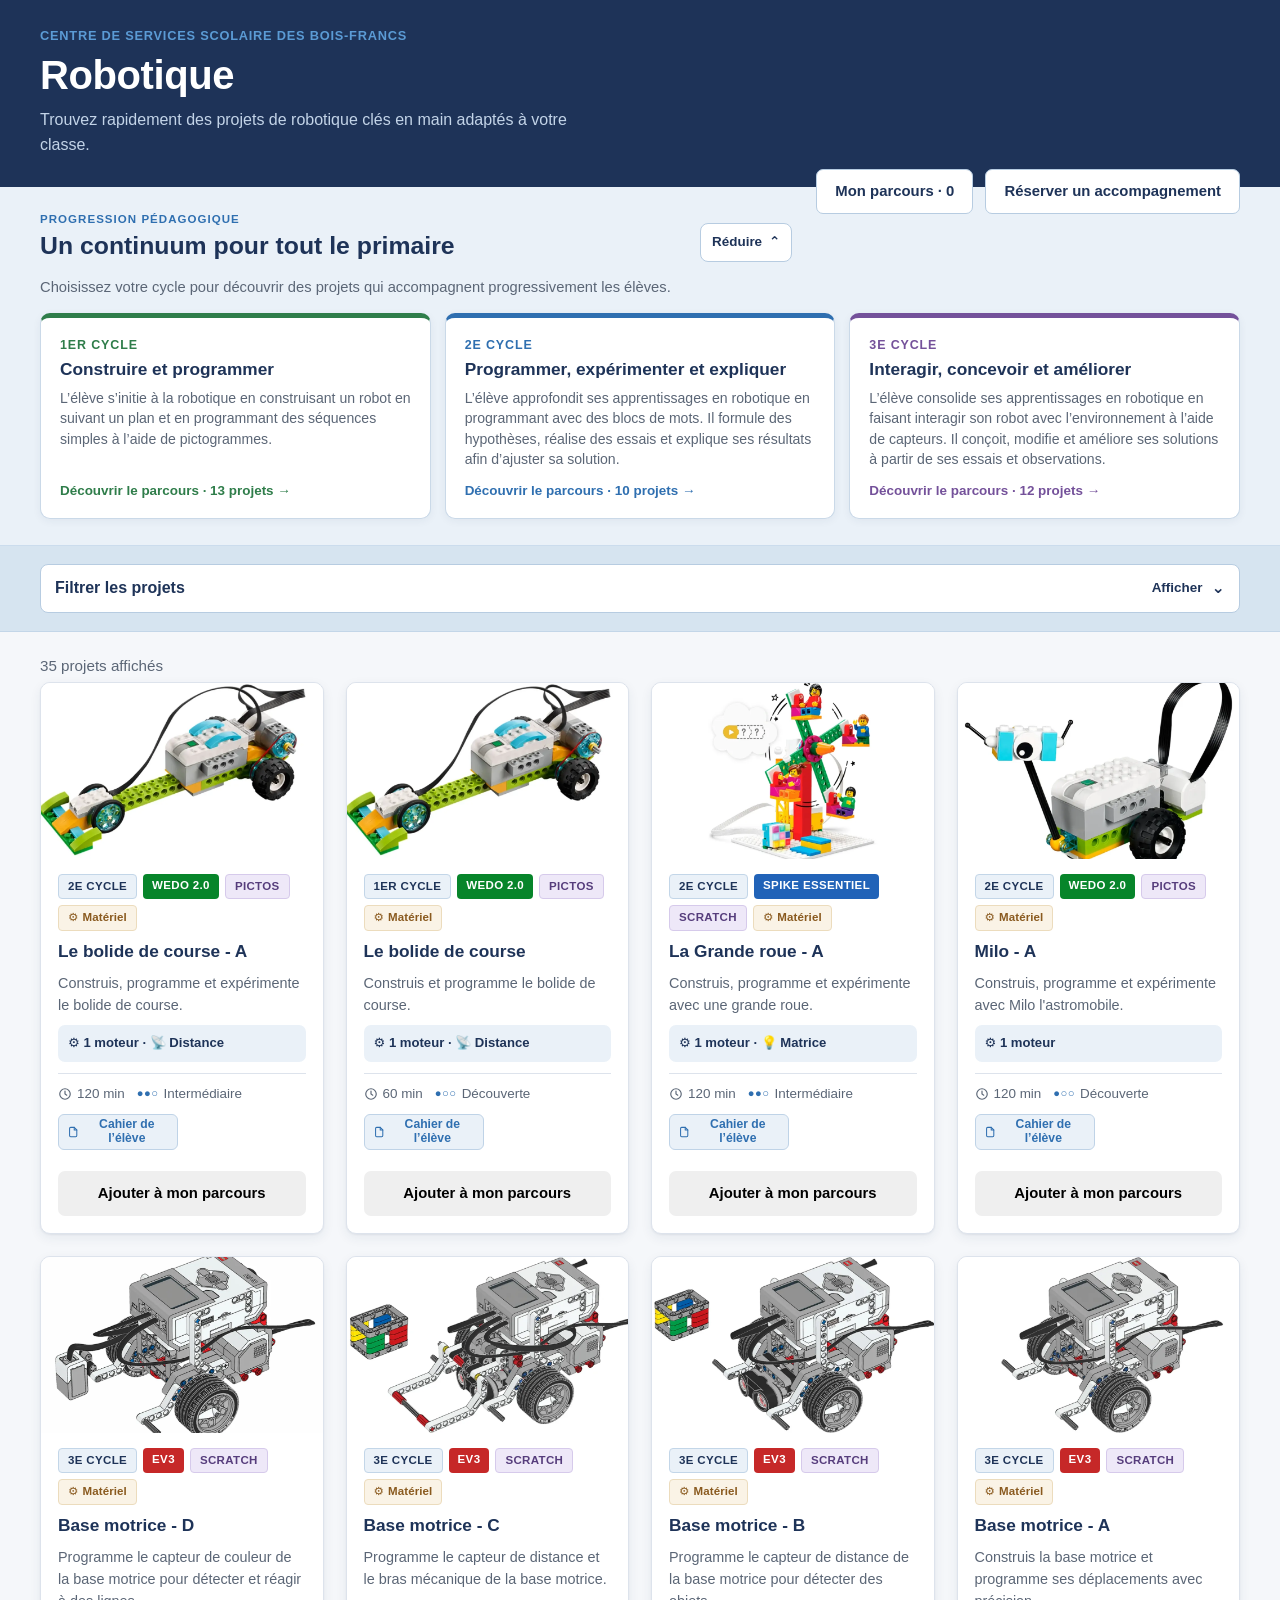
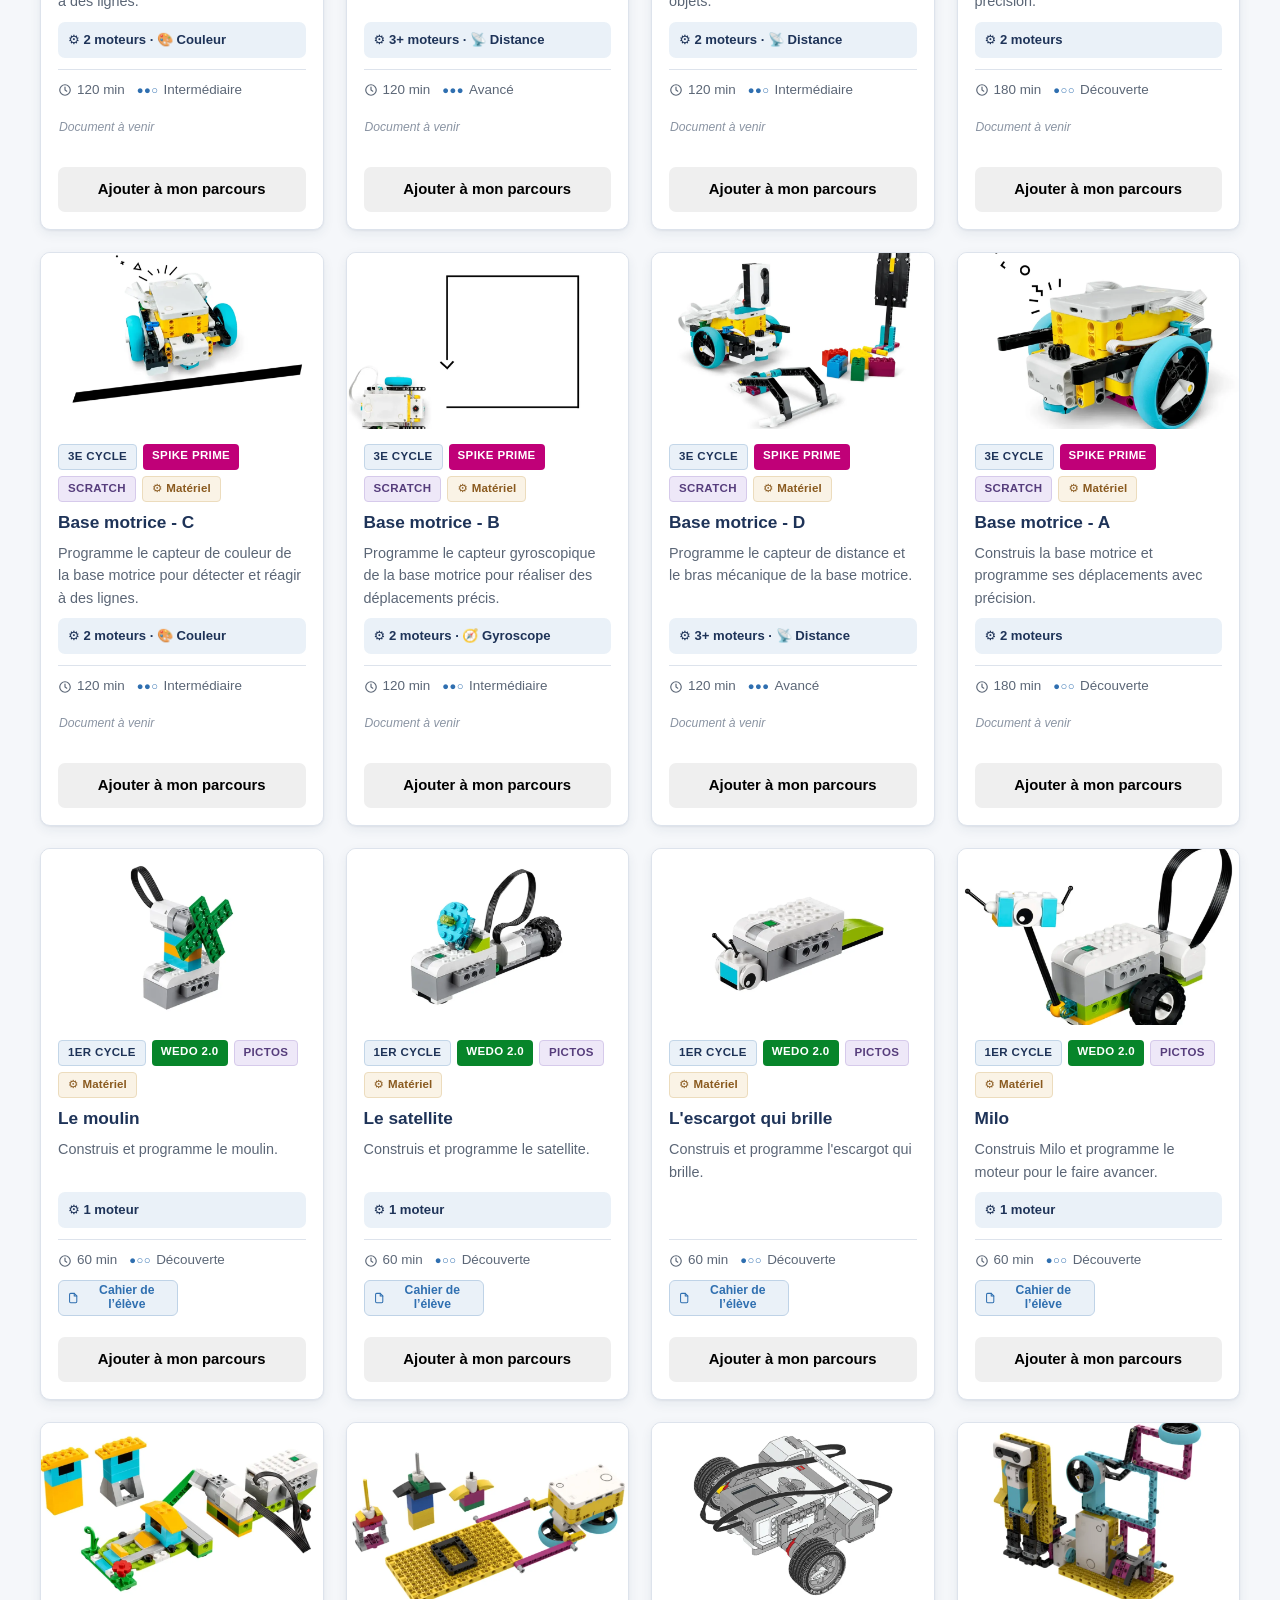
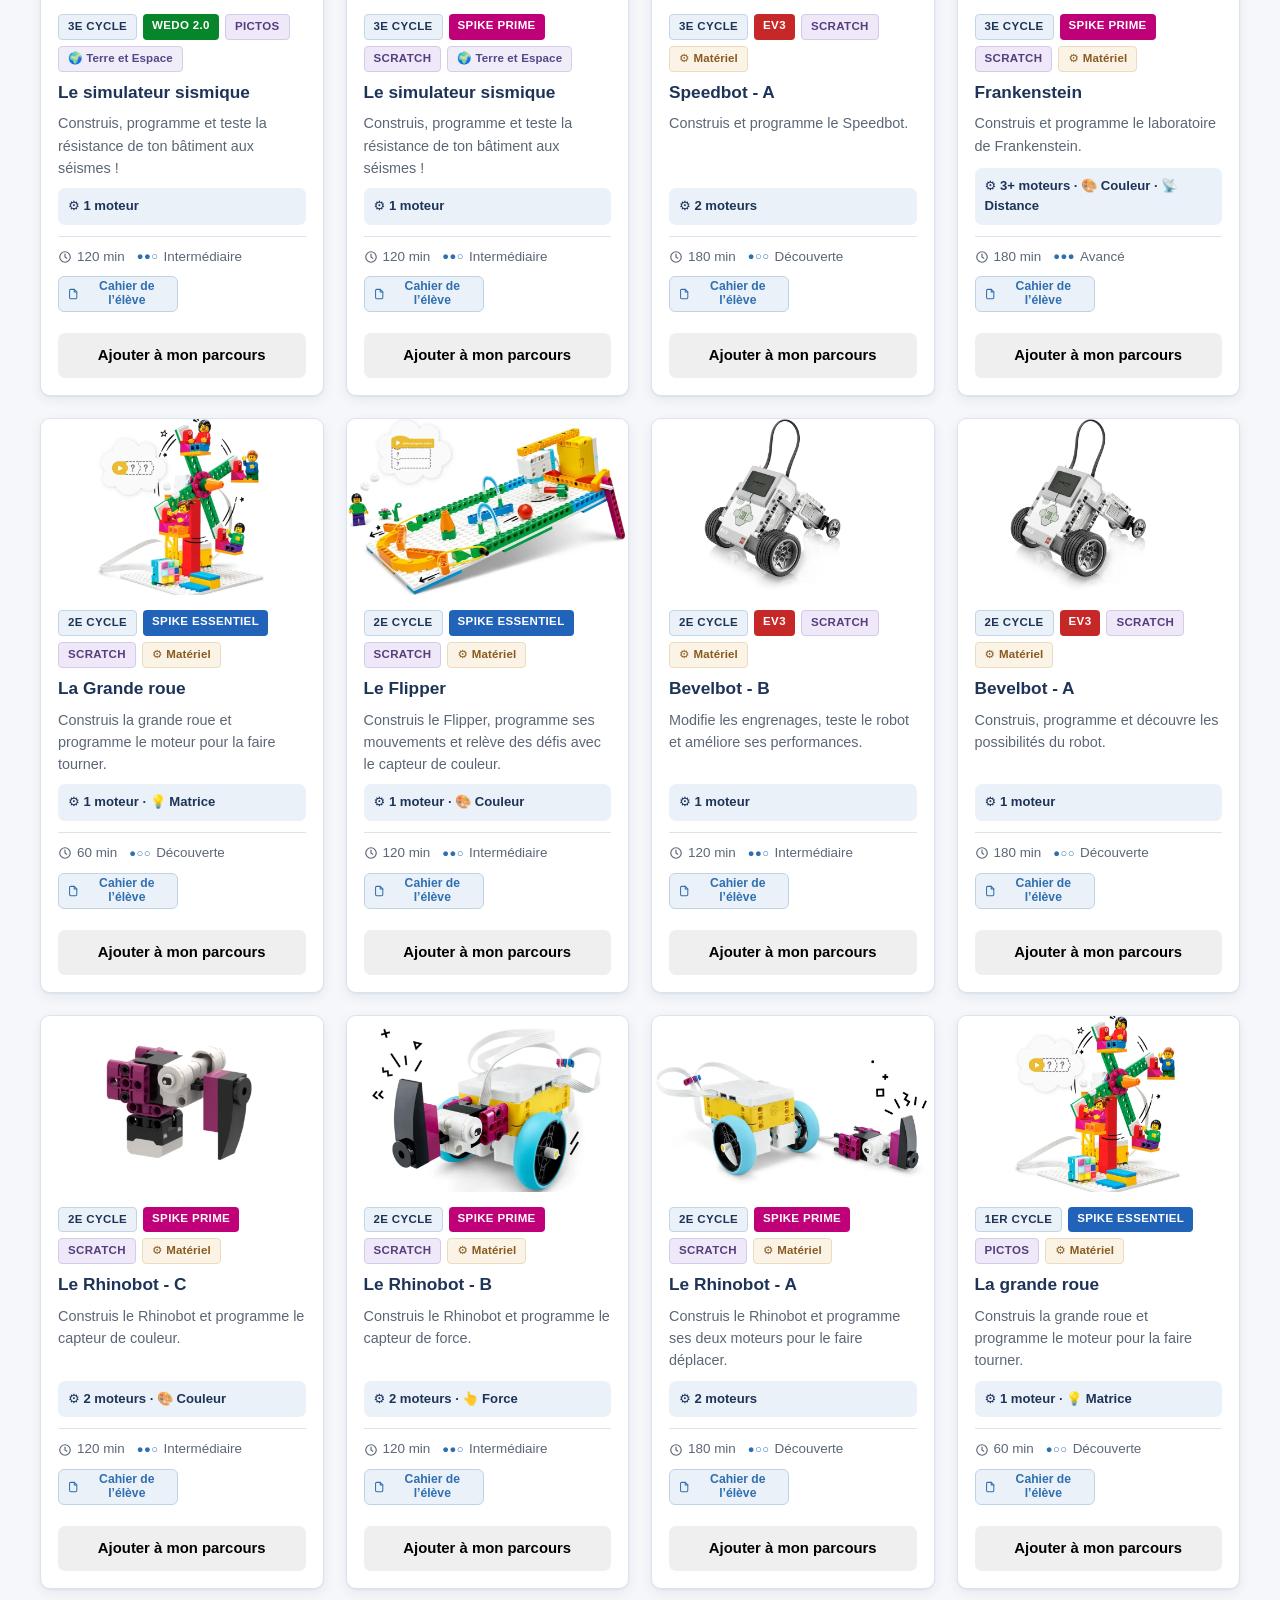
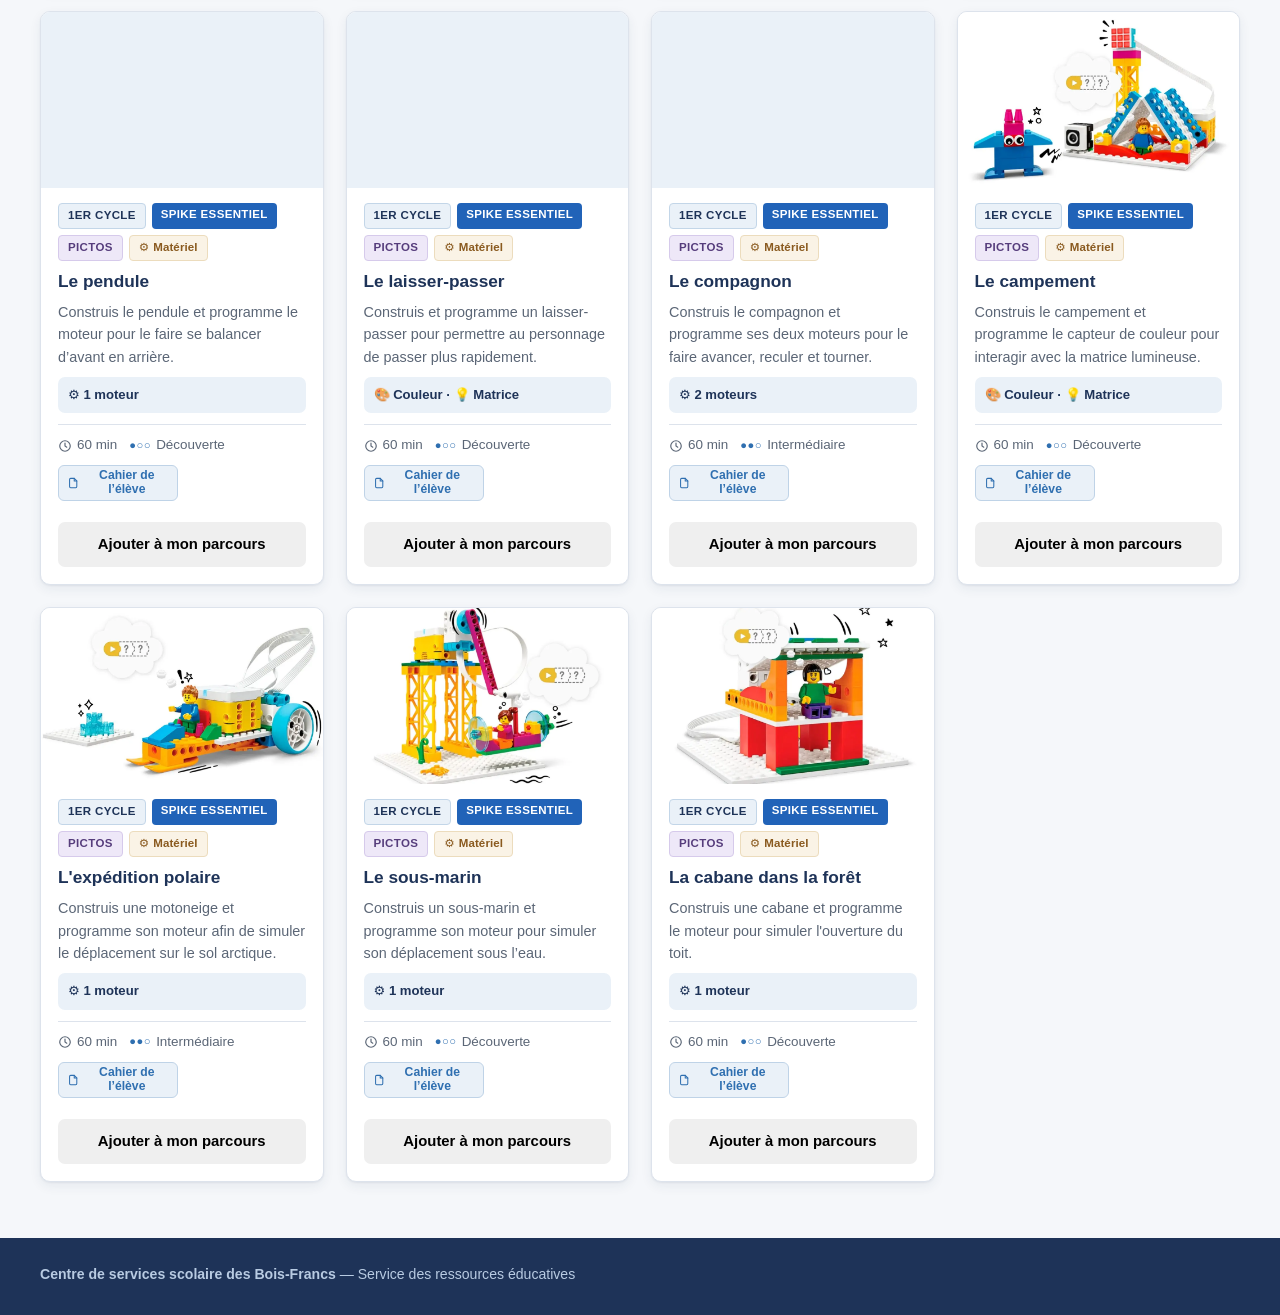
==== index.html @ cd8b4316 "Alléger les fiches et clarifier les actions des parcours proposés" ====
<!DOCTYPE html>
<html lang="fr-CA">
<head>
<meta charset="utf-8">
<meta name="viewport" content="width=device-width, initial-scale=1">
<title>Robotique — CSS des Bois-Francs</title>
<meta name="description" content="Répertoire de projets de robotique pour le primaire : EV3, Spike Prime, Spike Essentiel et WeDo 2.0, classés par cycle, univers et difficulté.">
<link rel="stylesheet" href="assets/style.css?v=20261013b">
<script>
  (() => {
    const versionLocale = "20261013b";
    fetch(`assets/version.json?t=${Date.now()}`, { cache: "no-store" })
      .then((reponse) => reponse.ok ? reponse.json() : null)
      .then((info) => {
        if (!info?.version || info.version === versionLocale) return;
        const adresse = new URL(window.location.href);
        if (adresse.searchParams.get("_v") === info.version) return;
        adresse.searchParams.set("_v", info.version);
        window.location.replace(adresse.href);
      })
      .catch(() => {});
  })();
</script>
<link rel="icon" href="data:image/svg+xml,<svg xmlns='http://www.w3.org/2000/svg' viewBox='0 0 100 100'><text y='.9em' font-size='90'>🤖</text></svg>">
<!-- PostHog : statistiques d'utilisation anonymes, sans enregistrement de sessions -->
<script>
!function(t,e){var o,n,p,r;e.__SV||(window.posthog&&window.posthog.__loaded)||(window.posthog=e,e._i=[],e.init=function(i,s,a){function g(t,e){var o=e.split(".");2==o.length&&(t=t[o[0]],e=o[1]),t[e]=function(){t.push([e].concat(Array.prototype.slice.call(arguments,0)))}}p||((p=t.createElement("script")).type="text/javascript",p.crossOrigin="anonymous",p.async=!0,p.src=s.api_host.replace(".i.posthog.com","-assets.i.posthog.com")+"/static/array.js",p.onerror=function(){p=null},(r=t.getElementsByTagName("script")[0]).parentNode.insertBefore(p,r));var u=e;for(void 0!==a?u=e[a]=[]:a="posthog",u.people=u.people||[],Object.defineProperty(u,"toString",{configurable:!0,enumerable:!0,writable:!0,value:function(t){var e="posthog";return"posthog"!==a&&(e+="."+a),t||(e+=" (stub)"),e}}),Object.defineProperty(u.people,"toString",{configurable:!0,enumerable:!0,writable:!0,value:function(){return u.toString(1)+".people (stub)"}}),o="init capture register register_once for_session unregister unregister_for_session getFeatureFlag getFeatureFlagResult isFeatureEnabled reloadFeatureFlags updateEarlyAccessFeatureEnrollment getEarlyAccessFeatures on onFeatureFlags onSessionId getSurveys getActiveMatchingSurveys renderSurvey canRenderSurvey getNextSurveyStep identify setPersonProperties group resetGroups setPersonPropertiesForFlags resetPersonPropertiesForFlags setGroupPropertiesForFlags reset get_distinct_id getGroups get_session_id get_session_replay_url alias set_config startSessionRecording stopSessionRecording sessionRecordingStarted captureException loadToolbar get_property getSessionProperty createPersonProfile opt_in_capturing opt_out_capturing has_opted_in_capturing has_opted_out_capturing clear_opt_in_out_capturing debug".split(" "),n=0;n<o.length;n++)g(u,o[n]);e._i.push([i,s,a])},e.__SV=1)}(document,window.posthog||[]);
posthog.init("phc_uAGEECfde4E5EoHMVWRrLFvAFDUbyccgM3nds8Ttdtcc", {
  api_host: "https://us.i.posthog.com",
  defaults: "2026-05-30",
  person_profiles: "identified_only",
  autocapture: false,
  disable_session_recording: true,
  capture_pageview: true
});
</script>
<!-- Fin PostHog -->

<style>
.entete .contenant { position: relative; }
.reservation-ouvrir { float: right; margin: 12px 0 12px 24px; background: var(--blanc); color: var(--marine); border-color: #b7cce1; }
.reservation-ouvrir:hover { background: var(--bleu-pale); }
.reservation-dialogue { width: min(460px, calc(100% - 32px)); max-height: calc(100dvh - 40px); overflow: auto; padding: 28px; border: 1px solid var(--bordure); border-radius: 14px; color: var(--texte); background: var(--blanc); box-shadow: var(--ombre-forte); }
.reservation-dialogue::backdrop { background: rgba(22,39,74,.55); }
.reservation-dialogue h2 { margin: 0 36px 10px 0; color: var(--marine); font-size: 1.35rem; line-height: 1.3; }
.reservation-dialogue p { color: var(--gris); font-size: .92rem; }
.reservation-fermer { position: absolute; top: 12px; right: 12px; padding: 6px 12px; font-size: 1.4rem; }
.reservation-choix { display: grid; gap: 10px; margin: 20px 0; }
.reservation-personne { display: flex; gap: 12px; align-items: center; padding: 12px 14px; border: 1px solid var(--bordure); border-radius: 8px; cursor: pointer; }
.reservation-personne:has(:checked) { border-color: var(--accent); background: var(--bleu-pale-2); }
.reservation-personne input { accent-color: var(--accent); width: 18px; height: 18px; }
.reservation-personne strong { color: var(--marine); }
.reservation-suite { width: 100%; justify-content: center; text-decoration: none; }
@media(max-width: 760px) { .reservation-ouvrir { float: none; margin: 0 0 18px; } }
</style>
<link rel="stylesheet" href="assets/parcours.css?v=20261013b">
<style>.mon-parcours-dialogue{width:min(800px,calc(100% - 32px))}#mon-parcours-liste{list-style:none;padding:0}.mon-parcours-ligne{display:grid;grid-template-columns:32px 1fr auto;gap:12px;align-items:center;border:1px solid var(--bordure);border-radius:8px;padding:12px;margin:10px 0}.mon-parcours-ligne p{margin:5px 0 0}.mon-parcours-poignee{touch-action:none;cursor:grab;border:0;background:transparent;font-size:24px;color:var(--gris);min-height:40px}.mon-parcours-actions{display:flex;gap:6px}.mon-parcours-actions button{padding:6px 10px}.mon-parcours-glisse{opacity:.5}.mon-parcours-cible{outline:2px solid var(--accent)}.mon-parcours-ajouter{margin-top:12px;width:100%;justify-content:center}@media(max-width:600px){.mon-parcours-ligne{grid-template-columns:28px 1fr}.mon-parcours-actions{grid-column:2}}</style><link rel="stylesheet" href="assets/mobile.css?v=20261013b">
</head>
<body>

<a class="saut-contenu" href="#resultats">Aller aux projets</a>

<header class="entete">
  <div class="contenant">

    <p class="entete__organisme">Centre de services scolaire des Bois-Francs</p>
    <h1 class="entete__titre">Robotique</h1>
    <p class="entete__sous-titre">
      Trouvez rapidement des projets de robotique clés en main adaptés à votre classe.
    </p>
<div class="entete-actions">    <button type="button" class="bouton reservation-ouvrir" id="mon-parcours-ouvrir" aria-haspopup="dialog" aria-controls="mon-parcours-dialogue">Mon parcours · 0</button>
    <button type="button" class="bouton reservation-ouvrir" id="reservation-ouvrir" aria-haspopup="dialog" aria-controls="reservation-dialogue">Réserver un accompagnement</button></div>
  </div>
</header>

<section class="continuum" aria-label="Continuum pédagogique">
  <div class="contenant">
    <details class="continuum__details" open>
      <summary class="continuum__resume">
        <div>
          <p class="continuum__sur-titre">Progression pédagogique</p>
          <h2 class="continuum__titre">Un continuum pour tout le primaire</h2>
        </div>
        <span class="continuum__etat" aria-hidden="true">
          <span class="continuum__etat--ouvert">Réduire</span>
          <span class="continuum__etat--ferme">Afficher</span>
          <span class="continuum__resume-chevron">⌃</span>
        </span>
      </summary>

      <div class="continuum__contenu">
        <p class="continuum__introduction">Choisissez votre cycle pour découvrir des projets qui accompagnent progressivement les élèves.</p>

        <div class="continuum__grille">
      <button type="button" class="continuum__carte continuum__carte--1" data-cycle="1" aria-pressed="false" aria-expanded="false" aria-controls="parcours">
        <span class="continuum__cycle">1er cycle</span>
        <strong class="continuum__intention">Construire et programmer</strong>
        <span class="continuum__description">L’élève s’initie à la robotique en construisant un robot en suivant un plan et en programmant des séquences simples à l’aide de pictogrammes.</span>
        <span class="continuum__action" data-compte-cycle="1">Voir les projets <span aria-hidden="true">→</span></span>
      </button>

      <button type="button" class="continuum__carte continuum__carte--2" data-cycle="2" aria-pressed="false" aria-expanded="false" aria-controls="parcours">
        <span class="continuum__cycle">2e cycle</span>
        <strong class="continuum__intention">Programmer, expérimenter et expliquer</strong>
        <span class="continuum__description">L’élève approfondit ses apprentissages en robotique en programmant avec des blocs de mots. Il formule des hypothèses, réalise des essais et explique ses résultats afin d’ajuster sa solution.</span>
        <span class="continuum__action" data-compte-cycle="2">Voir les projets <span aria-hidden="true">→</span></span>
      </button>

      <button type="button" class="continuum__carte continuum__carte--3" data-cycle="3" aria-pressed="false" aria-expanded="false" aria-controls="parcours">
        <span class="continuum__cycle">3e cycle</span>
        <strong class="continuum__intention">Interagir, concevoir et améliorer</strong>
        <span class="continuum__description">L’élève consolide ses apprentissages en robotique en faisant interagir son robot avec l’environnement à l’aide de capteurs. Il conçoit, modifie et améliore ses solutions à partir de ses essais et observations.</span>
        <span class="continuum__action" data-compte-cycle="3">Voir les projets <span aria-hidden="true">→</span></span>
      </button>
    </div>
<section id="parcours" class="parcours" hidden aria-labelledby="parcours-titre"></section>
      </div>
    </details>
  </div>
</section>

<nav class="filtres" id="zone-filtres" aria-label="Filtrer les projets">
  <div class="contenant">
    <button type="button" class="filtres__bascule" id="bascule-filtres"
            aria-expanded="false" aria-controls="filtres-grille">
      <span id="libelle-filtres">Filtrer les projets</span>
      <span class="filtres__droite">
        <span class="filtres__nombre" id="nombre-filtres" hidden></span>
        <span class="filtres__etat" aria-hidden="true">
          <span class="filtres__etat--ferme">Afficher</span>
          <span class="filtres__etat--ouvert">Réduire</span>
        </span>
        <span class="filtres__chevron" aria-hidden="true">⌄</span>
      </span>
    </button>
  </div>
  <div class="contenant filtres__grille" id="filtres-grille">

    <div class="groupe-filtre champ-recherche">
      <label class="groupe-filtre__titre" for="recherche">Rechercher</label>
      <div class="champ-recherche__boite">
        <svg class="champ-recherche__icone" width="17" height="17" viewBox="0 0 24 24" fill="none"
             stroke="currentColor" stroke-width="2" stroke-linecap="round" aria-hidden="true">
          <circle cx="11" cy="11" r="7"/><path d="m20 20-3.5-3.5"/>
        </svg>
        <input type="search" id="recherche" autocomplete="off"
               placeholder="Ex. : capteur de couleur, labyrinthe…">
      </div>
    </div>

    <p class="filtres__aide">Vous pouvez sélectionner plusieurs choix dans une même catégorie.</p>

    <div class="groupe-filtre">
      <span class="groupe-filtre__titre" id="titre-cycle">Cycle</span>
      <div class="jetons" id="filtres-cycle" role="group" aria-labelledby="titre-cycle"></div>
    </div>

    <div class="groupe-filtre">
      <span class="groupe-filtre__titre" id="titre-ensemble">Ensemble de robotique</span>
      <div class="jetons" id="filtres-ensemble" role="group" aria-labelledby="titre-ensemble"></div>
    </div>

    <div class="groupe-filtre">
      <span class="groupe-filtre__titre" id="titre-programmation">Programmation</span>
      <div class="jetons" id="filtres-programmation" role="group" aria-labelledby="titre-programmation"></div>
    </div>

    <div class="groupe-filtre">
      <span class="groupe-filtre__titre" id="titre-univers">Univers</span>
      <div class="jetons" id="filtres-univers" role="group" aria-labelledby="titre-univers"></div>
    </div>

    <div class="groupe-filtre">
      <span class="groupe-filtre__titre" id="titre-difficulte">Difficulté</span>
      <div class="jetons" id="filtres-difficulte" role="group" aria-labelledby="titre-difficulte"></div>
    </div>

    <div class="groupe-filtre">
      <span class="groupe-filtre__titre" id="titre-duree">Durée</span>
      <div class="jetons" id="filtres-duree" role="group" aria-labelledby="titre-duree"></div>
    </div>

    <div class="groupe-filtre">
      <span class="groupe-filtre__titre" id="titre-materiel">Matériel utilisé</span>
      <div class="jetons" id="filtres-materiel" role="group" aria-labelledby="titre-materiel"></div>
    </div>

  </div>
</nav>

<main class="contenant" id="resultats">
  <div class="resultats">
    <p class="resultats__compte" id="compte" role="status" aria-live="polite"></p>
    <button type="button" class="lien-bouton" id="reinitialiser" hidden>Réinitialiser les filtres</button>
  </div>

  <ul class="grille" id="grille"></ul>

  <div class="etat-vide" id="etat-vide" hidden>
    <div class="etat-vide__icone" aria-hidden="true">🔍</div>
    <h2 id="etat-vide-titre">Aucun projet ne correspond</h2>
    <p id="etat-vide-texte">Essayez d’élargir votre recherche ou de retirer un filtre.</p>
    <button type="button" class="lien-bouton" id="reinitialiser-2">Réinitialiser les filtres</button>
  </div>
</main>

<footer class="pied">
  <div class="contenant">
    <p><strong>Centre de services scolaire des Bois-Francs</strong> — Service des ressources éducatives</p>
  </div>
</footer>

<dialog class="reservation-dialogue" id="reservation-dialogue" aria-labelledby="reservation-titre" aria-describedby="reservation-description">
  <button type="button" class="bouton bouton--secondaire reservation-fermer" id="reservation-fermer" aria-label="Fermer la fenêtre">×</button>
  <h2 id="reservation-titre">Réserver un accompagnement</h2>
  <p id="reservation-description">Choisissez un animateur pour un accompagnement en classe.</p>
  <div class="reservation-choix" id="reservation-choix" role="group" aria-label="Animateur"></div>
  <a class="bouton bouton--primaire reservation-suite" id="reservation-suite" target="_blank" rel="noopener noreferrer" hidden>Réserver</a>
  <p>Les disponibilités s’affichent dans Microsoft Bookings, dans un nouvel onglet.</p>
  <p id="reservation-erreur" role="status" hidden>Les réservations sont temporairement indisponibles. Réessayez plus tard.</p>
</dialog>
<script>
(() => {
  const dialogue = document.getElementById("reservation-dialogue");
  const ouvrir = document.getElementById("reservation-ouvrir");
  const suite = document.getElementById("reservation-suite");
  const choix = document.getElementById("reservation-choix");
  ouvrir.addEventListener("click", () => dialogue.showModal());
  document.getElementById("reservation-fermer").addEventListener("click", () => dialogue.close());
  dialogue.addEventListener("click", (event) => {
    const rect = dialogue.getBoundingClientRect();
    if (event.target === dialogue && (event.clientX < rect.left || event.clientX > rect.right || event.clientY < rect.top || event.clientY > rect.bottom)) dialogue.close();
  });
  dialogue.addEventListener("close", () => ouvrir.focus());
  fetch("data/animateurs.json?t=" + Date.now(), {cache:"no-store"})
    .then(r => { if (!r.ok) throw new Error(); return r.json(); })
    .then(liste => {
      if (!Array.isArray(liste) || !liste.length) throw new Error();
      liste.forEach((personne, index) => {
        const url = new URL(personne.url);
        if (url.protocol !== "https:" || url.hostname !== "bookings.cloud.microsoft" || !personne.nom) throw new Error();
        const label = document.createElement("label");
        label.className = "reservation-personne";
        const input = document.createElement("input");
        input.type = "radio"; input.name = "animateur"; input.value = String(index);
        const nom = document.createElement("strong"); nom.textContent = personne.nom;
        label.append(input, nom); choix.append(label);
        input.addEventListener("change", () => { suite.href = url.href; suite.hidden = false; suite.textContent = "Réserver avec " + personne.nom; });
      });
    }).catch(() => { choix.replaceChildren(); suite.hidden = true; document.getElementById("reservation-erreur").hidden = false; });
})();
</script>
<dialog class="reservation-dialogue" id="parcours-dialogue" aria-labelledby="parcours-dialogue-titre" aria-describedby="parcours-dialogue-description">
  <button type="button" class="bouton bouton--secondaire reservation-fermer" id="parcours-dialogue-fermer" aria-label="Fermer la fenêtre">×</button>
  <p class="continuum__sur-titre" id="parcours-dialogue-cycle"></p>
  <h2 id="parcours-dialogue-titre">Choisir votre ensemble de robotique</h2>
  <p id="parcours-dialogue-description">Quel ensemble utilisez-vous en classe ? Votre parcours sera adapté à ce matériel.</p>
  <div class="reservation-choix" id="parcours-choix" role="group" aria-label="Ensemble de robotique"></div>
  <button type="button" class="bouton bouton--primaire reservation-suite" id="parcours-confirmer" disabled>Afficher mon parcours</button>
</dialog>
<dialog class="reservation-dialogue mon-parcours-dialogue" id="mon-parcours-dialogue" aria-labelledby="mon-parcours-titre">
<button type="button" class="bouton reservation-fermer" id="mon-parcours-fermer" aria-label="Fermer la fenêtre">×</button>
<h2 id="mon-parcours-titre">Mon parcours</h2><p>Glissez les projets dans l’ordre souhaité. Votre sélection est conservée dans ce navigateur, sans compte.</p>
<p id="mon-parcours-vide">Ajoutez des projets depuis le catalogue ou un parcours proposé.</p>
<ol id="mon-parcours-liste"></ol><button type="button" class="bouton bouton--primaire" id="mon-parcours-pdf" disabled>Télécharger mon parcours</button><button type="button" class="bouton" id="mon-parcours-vider" disabled>Vider mon parcours</button><p id="mon-parcours-etat" role="status"></p>
</dialog>
<script src="assets/commun.js?v=20261013b"></script>
<script src="assets/parcours-pdf.js?v=20261013b"></script>
<script src="assets/mon-parcours.js?v=20261013b"></script>
<script src="assets/app.js?v=20261013b"></script>
<!-- Cloudflare Web Analytics -->
<script defer src="https://static.cloudflareinsights.com/beacon.min.js" data-cf-beacon='{"token":"cddf0e13b4ca4887b4f29ca86d311882"}'></script>
<!-- End Cloudflare Web Analytics -->

</body>
</html>
---- assets/style.css ----
/* ==========================================================================
   Robotique — CSS des Bois-Francs
   Palette reprise du site institutionnel : marine, bleu pâle, bleu accent.
   ========================================================================== */

:root {
  --marine:        #1e3358;
  --marine-clair:  #2c4675;
  --marine-fonce:  #16274a;
  --bleu-pale:     #d6e4f0;
  --bleu-pale-2:   #eaf1f8;
  --accent:        #2f6fb0;
  --accent-clair:  #5b9bd5;

  --blanc:  #ffffff;
  --fond:   #f5f7fa;
  --texte:  #1f2937;
  --gris:   #5b6676;
  --gris-clair: #8a94a3;
  --bordure: #dde3ec;

  --ev3:        #c62828;
  --prime:      #c00078;
  --essentiel:  #2163b8;
  --wedo:       #07852a;

  --rayon: 10px;
  --ombre: 0 1px 2px rgba(30, 51, 88, .06), 0 4px 12px rgba(30, 51, 88, .07);
  --ombre-forte: 0 4px 10px rgba(30, 51, 88, .10), 0 12px 28px rgba(30, 51, 88, .14);
  --police: "Segoe UI", Roboto, "Helvetica Neue", Arial, system-ui, sans-serif;
}

* { box-sizing: border-box; }

/* Doit venir avant les règles display des composants, sinon un bouton
   porteur de l'attribut hidden reste affiché. */
[hidden] { display: none !important; }

html { -webkit-text-size-adjust: 100%; }

body {
  margin: 0;
  font-family: var(--police);
  font-size: 16px;
  line-height: 1.55;
  color: var(--texte);
  background: var(--fond);
}

a { color: var(--accent); }

.saut-contenu {
  position: absolute;
  left: -9999px;
  top: 0;
  background: var(--blanc);
  color: var(--marine);
  padding: 12px 18px;
  z-index: 100;
  border-radius: 0 0 var(--rayon) 0;
  font-weight: 600;
}
.saut-contenu:focus { left: 0; }

.contenant {
  width: 100%;
  max-width: 1240px;
  margin: 0 auto;
  padding-inline: 20px;
}

/* ---------- En-tête ---------- */

.entete {
  background: var(--marine);
  color: var(--blanc);
  padding-block: 26px 30px;
}

.entete__organisme {
  font-size: .8rem;
  letter-spacing: .06em;
  text-transform: uppercase;
  color: var(--accent-clair);
  font-weight: 600;
  margin: 0 0 6px;
}

.entete__titre {
  margin: 0;
  font-size: clamp(1.7rem, 4.5vw, 2.5rem);
  line-height: 1.15;
  font-weight: 700;
  letter-spacing: -.01em;
}

.entete__sous-titre {
  margin: 10px 0 0;
  color: #c3d4e8;
  font-size: 1rem;
  max-width: 62ch;
}

.entete__lien-admin {
  display: inline-block;
  color: #c3d4e8;
  font-size: .85rem;
  text-decoration: none;
  border-bottom: 1px solid rgba(195, 212, 232, .4);
}
.entete__lien-admin:hover { color: var(--blanc); border-bottom-color: var(--blanc); }

/* ---------- Continuum pédagogique ---------- */

.continuum {
  padding-block: 24px 26px;
  background: var(--bleu-pale-2);
  border-bottom: 1px solid #cbdced;
}

.continuum__entete {
  display: flex;
  justify-content: space-between;
  align-items: end;
  gap: 24px;
  margin-bottom: 16px;
}

.continuum__sur-titre {
  margin: 0 0 2px;
  color: var(--accent);
  font-size: .72rem;
  font-weight: 800;
  letter-spacing: .09em;
  text-transform: uppercase;
}

.continuum__titre {
  margin: 0;
  color: var(--marine);
  font-size: clamp(1.2rem, 2.5vw, 1.55rem);
  line-height: 1.25;
}

.continuum__introduction {
  max-width: 53ch;
  margin: 0;
  color: var(--gris);
  font-size: .92rem;
}

.continuum__grille {
  display: grid;
  grid-template-columns: repeat(3, minmax(0, 1fr));
  gap: 14px;
}

.continuum__carte {
  --continuum-accent: var(--accent);
  display: flex;
  min-width: 0;
  min-height: 174px;
  flex-direction: column;
  align-items: flex-start;
  padding: 18px 19px 16px;
  overflow: hidden;
  border: 1px solid #cad9e8;
  border-top: 5px solid var(--continuum-accent);
  border-radius: var(--rayon);
  background: var(--blanc);
  color: var(--texte);
  font: inherit;
  text-align: left;
  cursor: pointer;
  box-shadow: 0 2px 8px rgba(30, 51, 88, .06);
  transition: transform .15s ease, box-shadow .15s ease, border-color .15s ease;
}

.continuum__carte--1 { --continuum-accent: #2f7d4a; }
.continuum__carte--2 { --continuum-accent: #2f6fb0; }
.continuum__carte--3 { --continuum-accent: #74519a; }

.continuum__carte:hover:not(:disabled) {
  transform: translateY(-2px);
  border-color: var(--continuum-accent);
  box-shadow: 0 6px 18px rgba(30, 51, 88, .13);
}

.continuum__carte:focus-visible {
  outline: 3px solid var(--accent-clair);
  outline-offset: 3px;
}

.continuum__carte[aria-pressed="true"] {
  border-color: var(--continuum-accent);
  box-shadow: 0 0 0 2px var(--continuum-accent), 0 6px 18px rgba(30, 51, 88, .13);
}

.continuum__carte:disabled { opacity: .55; cursor: not-allowed; }

.continuum__cycle {
  color: var(--continuum-accent);
  font-size: .78rem;
  font-weight: 800;
  letter-spacing: .07em;
  text-transform: uppercase;
}

.continuum__intention {
  margin-top: 3px;
  color: var(--marine);
  font-size: 1.08rem;
  line-height: 1.3;
}

.continuum__description {
  margin-top: 7px;
  color: var(--gris);
  font-size: .88rem;
  line-height: 1.45;
}

.continuum__action {
  margin-top: auto;
  padding-top: 12px;
  color: var(--continuum-accent);
  font-size: .84rem;
  font-weight: 750;
}


.continuum__droite {
  display: flex;
  align-items: center;
  justify-content: flex-end;
  gap: 14px;
  min-width: 0;
}

.continuum__bascule {
  display: inline-flex;
  flex: 0 0 auto;
  align-items: center;
  gap: 7px;
  padding: 8px 11px;
  border: 1px solid #b7cce1;
  border-radius: 8px;
  background: var(--blanc);
  color: var(--marine);
  font: inherit;
  font-size: .84rem;
  font-weight: 700;
  cursor: pointer;
}

.continuum__bascule:hover {
  border-color: var(--accent);
}

.continuum__bascule:focus-visible {
  outline: 3px solid var(--accent-clair);
  outline-offset: 2px;
}

.continuum__chevron {
  display: inline-block;
  transition: transform .15s ease;
}

.continuum--reduit {
  padding-block: 11px;
}

.continuum--reduit .continuum__entete {
  align-items: center;
  margin-bottom: 0;
}

.continuum--reduit .continuum__sur-titre,
.continuum--reduit .continuum__introduction,
.continuum--reduit .continuum__grille {
  display: none;
}

.continuum--reduit .continuum__titre {
  font-size: 1rem;
}

.continuum--reduit .continuum__chevron {
  transform: rotate(180deg);
}

@media (max-width: 760px) {
  .continuum__entete {
    align-items: flex-start;
  }

  .continuum__droite {
    align-items: flex-end;
    flex-direction: column;
    gap: 8px;
  }

  .continuum--reduit .continuum__entete {
    flex-direction: row;
    align-items: center;
  }
}

/* ---------- Barre de filtres ---------- */

.filtres {
  background: var(--bleu-pale);
  border-bottom: 1px solid #c3d6e8;
  padding-block: 18px;
  position: sticky;
  top: 0;
  z-index: 20;
}

.filtres__bascule {
  display: flex;
  width: 100%;
  align-items: center;
  justify-content: space-between;
  gap: 10px;
  padding: 11px 14px;
  border: 1px solid #b7cce1;
  border-radius: 8px;
  background: var(--blanc);
  color: var(--marine);
  font: inherit;
  font-weight: 700;
  cursor: pointer;
}
.filtres__droite {
  display: inline-flex;
  margin-left: auto;
  align-items: center;
  justify-content: flex-end;
  gap: 9px;
  white-space: nowrap;
}

.filtres__nombre {
  min-width: 1.55rem;
  padding: 1px 7px;
  border-radius: 999px;
  background: var(--marine);
  color: var(--blanc);
  font-size: .78rem;
  text-align: center;
}

.filtres__etat {
  min-width: 3.65rem;
  color: var(--marine);
  font-size: .84rem;
  font-weight: 700;
  text-align: right;
}

.filtres__etat--ouvert { display: none; }
.filtres--ouvert .filtres__etat--ferme { display: none; }
.filtres--ouvert .filtres__etat--ouvert { display: inline; }

.filtres__chevron {
  display: inline-block;
  width: .85rem;
  text-align: center;
  transition: transform .15s ease;
}
.filtres--ouvert .filtres__chevron { transform: rotate(180deg); }

.filtres__grille {
  display: none;
  padding-top: 16px;
  flex-wrap: wrap;
  gap: 18px 28px;
  align-items: flex-start;
}
.filtres--ouvert .filtres__grille { display: flex; }

.filtres__aide {
  flex: 1 1 100%;
  margin: -8px 0 -4px;
  color: var(--gris);
  font-size: .82rem;
}

.groupe-filtre { min-width: 0; }

.groupe-filtre__titre {
  display: block;
  font-size: .72rem;
  text-transform: uppercase;
  letter-spacing: .07em;
  font-weight: 700;
  color: var(--marine);
  margin-bottom: 7px;
}

.jetons {
  display: flex;
  flex-wrap: wrap;
  gap: 7px;
}

.jeton {
  font: inherit;
  font-size: .9rem;
  font-weight: 500;
  padding: 7px 14px;
  border-radius: 999px;
  border: 1px solid #b7cce1;
  background: var(--blanc);
  color: var(--marine);
  cursor: pointer;
  transition: background .12s, color .12s, border-color .12s;
}
.jeton:hover:not(:disabled) { border-color: var(--accent); }
.jeton:disabled {
  cursor: not-allowed;
  opacity: .48;
  background: #f4f6f9;
}
.jeton__compte {
  margin-left: 5px;
  font-size: .78em;
  font-variant-numeric: tabular-nums;
  opacity: .75;
}
.jeton .pastilles, .choix .pastilles { color: var(--accent); }
.jeton[aria-pressed="true"] .pastilles { color: var(--accent-clair); }

.jeton[aria-pressed="true"] {
  background: var(--marine);
  border-color: var(--marine);
  color: var(--blanc);
}
.jeton:focus-visible,
.champ-recherche input:focus-visible,
.bouton:focus-visible {
  outline: 3px solid var(--accent-clair);
  outline-offset: 2px;
}

.champ-recherche { flex: 1 1 100%; max-width: 440px; min-width: 220px; }

.champ-recherche__boite { position: relative; }

.champ-recherche input {
  font: inherit;
  width: 100%;
  padding: 9px 14px 9px 38px;
  border-radius: 999px;
  border: 1px solid #b7cce1;
  background: var(--blanc);
  color: var(--texte);
}
.champ-recherche input::placeholder { color: var(--gris-clair); }

.champ-recherche__icone {
  position: absolute;
  left: 13px;
  top: 50%;
  transform: translateY(-50%);
  color: var(--gris);
  pointer-events: none;
}

/* ---------- Barre de résultats ---------- */

.resultats {
  display: flex;
  flex-wrap: wrap;
  align-items: baseline;
  justify-content: space-between;
  gap: 10px;
  padding-block: 22px 4px;
}

#resultats { scroll-margin-top: 92px; }

.resultats__compte {
  margin: 0;
  font-size: .95rem;
  color: var(--gris);
}
.resultats__compte strong { color: var(--marine); font-size: 1.05rem; }

.lien-bouton {
  font: inherit;
  font-size: .9rem;
  background: none;
  border: none;
  padding: 4px 2px;
  color: var(--accent);
  cursor: pointer;
  text-decoration: underline;
}
.lien-bouton[hidden] { display: none !important; }

/* ---------- Grille de tuiles ---------- */

.grille {
  list-style: none;
  margin: 0;
  padding: 0 0 56px;
  display: grid;
  grid-template-columns: repeat(auto-fill, minmax(268px, 1fr));
  gap: 22px;
}

.tuile {
  display: flex;
  flex-direction: column;
  background: var(--blanc);
  border: 1px solid var(--bordure);
  border-radius: var(--rayon);
  box-shadow: var(--ombre);
  overflow: hidden;
  height: 100%;
  text-decoration: none;
  color: inherit;
  transition: transform .14s ease, box-shadow .14s ease, border-color .14s ease;
}

a.tuile:hover,
a.tuile:focus-visible {
  transform: translateY(-3px);
  box-shadow: var(--ombre-forte);
  border-color: var(--accent-clair);
}
a.tuile:focus-visible { outline: 3px solid var(--accent); outline-offset: 2px; }

.tuile__visuel {
  aspect-ratio: 16 / 10;
  max-width: 100%;
  background: var(--bleu-pale-2);
  display: block;
  position: relative;
  overflow: hidden;
}
.tuile__visuel img {
  width: 100%;
  height: 100%;
  object-fit: cover;
  display: block;
}
.tuile__visuel--vide {
  display: flex;
  align-items: center;
  justify-content: center;
  font-size: 2.6rem;
  color: #a9c2da;
  background: linear-gradient(150deg, var(--bleu-pale-2), var(--bleu-pale));
}

.tuile__corps {
  padding: 15px 17px 17px;
  display: flex;
  flex-direction: column;
  flex: 1;
  gap: 9px;
}

.tuile__etiquettes {
  display: flex;
  flex-wrap: wrap;
  gap: 6px;
}

.etiquette {
  font-size: .72rem;
  font-weight: 700;
  letter-spacing: .03em;
  text-transform: uppercase;
  padding: 3px 9px;
  border-radius: 4px;
  white-space: nowrap;
}

.etiquette--cycle {
  background: var(--bleu-pale-2);
  color: var(--marine);
  border: 1px solid #c3d6e8;
}

.etiquette--ensemble { color: var(--blanc); }
.etiquette--ev3       { background: var(--ev3); }
.etiquette--prime     { background: var(--prime); }
.etiquette--essentiel { background: var(--essentiel); }
.etiquette--wedo      { background: var(--wedo); }
.etiquette--programmation { background: #eee8f8; color: #563d7c; border: 1px solid #d6caeb; }

.tuile__titre {
  margin: 0;
  font-size: 1.08rem;
  line-height: 1.3;
  font-weight: 700;
  color: var(--marine);
}

.tuile__description {
  margin: 0;
  font-size: .9rem;
  color: var(--gris);
  flex: 1;
}

.tuile__materiel {
  margin: 0;
  padding: 8px 10px;
  border-radius: 7px;
  background: var(--bleu-pale-2);
  color: var(--marine);
  font-size: .82rem;
  font-weight: 600;
}

.tuile__pied {
  display: flex;
  flex-direction: column;
  align-items: stretch;
  gap: 9px;
  padding-top: 10px;
  border-top: 1px solid var(--bordure);
  margin-top: 2px;
}

.tuile__meta {
  display: flex;
  flex-wrap: wrap;
  gap: 4px 12px;
}

.tuile__duree,
.tuile__niveau {
  display: inline-flex;
  align-items: center;
  gap: 5px;
  font-size: .84rem;
  color: var(--gris);
  white-space: nowrap;
}

.pastilles {
  letter-spacing: .5px;
  font-size: .7rem;
  color: var(--accent);
}

.tuile__documents {
  display: grid;
  grid-template-columns: repeat(2, minmax(0, 1fr));
  gap: 7px;
  height: 36px;
}

.tuile__action,
.tuile__action-reserve {
  min-width: 0;
  height: 36px;
  border-radius: 6px;
}

.tuile__action {
  display: inline-flex;
  align-items: center;
  justify-content: center;
  gap: 5px;
  padding: 0 8px;
  border: 1px solid #bfd3e7;
  background: var(--bleu-pale-2);
  color: var(--accent);
  font-size: .76rem;
  font-weight: 700;
  line-height: 1.15;
  text-align: center;
  text-decoration: none;
}

a.tuile__action:hover,
a.tuile__action:focus-visible {
  background: #dcebf7;
  border-color: var(--accent-clair);
  text-decoration: underline;
}

a.tuile__action:focus-visible {
  outline: 3px solid var(--accent);
  outline-offset: 2px;
}

.tuile__action--guide {
  background: var(--blanc);
}

.tuile__action--absent {
  justify-content: flex-start;
  padding: 0;
  border-color: transparent;
  background: transparent;
  color: var(--gris-clair);
  font-weight: 500;
  font-style: italic;
}

.etiquette--univers {
  display: inline-flex;
  align-items: center;
  gap: 4px;
  text-transform: none;
  letter-spacing: .01em;
  font-weight: 600;
  border: 1px solid;
}
.etiquette--u-materiel { background: #faf3e6; color: #8a5a1f; border-color: #ecdcbd; }
.etiquette--u-vivant   { background: #edf6ef; color: #2c5c3c; border-color: #c9e0ce; }
.etiquette--u-terre    { background: #f0edf8; color: #55458a; border-color: #d6cdea; }

/* ---------- États ---------- */

.etat-vide {
  text-align: center;
  padding: 56px 20px 72px;
  color: var(--gris);
}
.etat-vide__icone { font-size: 2.6rem; }
.etat-vide h2 {
  margin: 14px 0 8px;
  color: var(--marine);
  font-size: 1.25rem;
}
.etat-vide p { margin: 0 auto; max-width: 46ch; }
.etat-vide .lien-bouton { margin-top: 14px; font-size: 1rem; }

/* ---------- Pied de page ---------- */

.pied {
  background: var(--marine);
  color: #b8cbe2;
  padding-block: 26px;
  font-size: .88rem;
  margin-top: auto;
}
.pied a { color: var(--blanc); }
.pied p { margin: 0 0 4px; }

/* ==========================================================================
   Interface d'administration
   ========================================================================== */

.admin-corps { background: var(--fond); }

.panneau {
  background: var(--blanc);
  border: 1px solid var(--bordure);
  border-radius: var(--rayon);
  box-shadow: var(--ombre);
  padding: 22px;
  margin-bottom: 22px;
}

/* Panneau repliable (connexion au dépôt) */

.panneau--repliable { padding: 0; }

.panneau__resume {
  display: flex;
  flex-wrap: wrap;
  align-items: center;
  gap: 6px 11px;
  padding: 17px 22px;
  cursor: pointer;
  list-style: none;
  border-radius: var(--rayon);
}
.panneau__resume::-webkit-details-marker { display: none; }

.panneau__resume::before {
  content: "▸";
  color: var(--accent);
  font-size: .9em;
  flex: none;
}
.panneau--repliable[open] > .panneau__resume::before { content: "▾"; }

.panneau__resume:hover { background: var(--bleu-pale-2); }
.panneau__resume:focus-visible { outline: 3px solid var(--accent-clair); outline-offset: -3px; }

.panneau__resume-titre {
  font-size: 1.15rem;
  font-weight: 700;
  color: var(--marine);
}

.panneau__resume-detail {
  font-size: .85rem;
  color: var(--gris);
}

.panneau__resume-actions {
  margin-left: auto;
  display: flex;
  gap: 8px;
}
/* Le bouton vit dans le résumé : son clic ne doit pas replier le panneau
   (arrêté côté JavaScript) et il doit rester cliquable au survol. */
.panneau__resume-actions .bouton { cursor: pointer; }

@media (max-width: 560px) {
  .panneau__resume-actions { margin-left: 0; width: 100%; }
  .panneau__resume-actions .bouton { width: 100%; justify-content: center; }
}

.panneau__contenu { padding: 0 22px 22px; }

.panneau > h2 {
  margin: 0 0 4px;
  font-size: 1.15rem;
  color: var(--marine);
}
.panneau__aide {
  margin: 0 0 18px;
  font-size: .88rem;
  color: var(--gris);
}

.disposition-admin { padding-block: 26px 60px; }

/* Le formulaire garde une largeur de lecture ; l'aperçu suit le défilement. */
.formulaire-grille {
  display: grid;
  grid-template-columns: minmax(0, 1.25fr) minmax(0, 1fr);
  gap: 4px 30px;
  align-items: start;
}
@media (max-width: 820px) {
  .formulaire-grille { grid-template-columns: 1fr; }
  .formulaire-apercu { position: static !important; }
}

.formulaire-apercu { position: sticky; top: 20px; }

.grille-champs {
  display: grid;
  grid-template-columns: repeat(auto-fit, minmax(190px, 1fr));
  gap: 0 16px;
}

.champ { margin-bottom: 16px; }

.champ > label,
.champ__legende {
  display: block;
  font-size: .82rem;
  font-weight: 700;
  color: var(--marine);
  margin-bottom: 6px;
}
.champ__note {
  font-weight: 400;
  color: var(--gris-clair);
  text-transform: none;
  letter-spacing: 0;
}

.champ input[type="text"],
.champ input[type="url"],
.champ input[type="password"],
.champ textarea,
.champ select {
  font: inherit;
  width: 100%;
  padding: 9px 12px;
  border: 1px solid #c6d2e0;
  border-radius: 7px;
  background: var(--blanc);
  color: var(--texte);
}
.champ textarea { resize: vertical; min-height: 76px; }
.champ input:focus, .champ textarea:focus, .champ select:focus {
  outline: none;
  border-color: var(--accent);
  box-shadow: 0 0 0 3px rgba(91, 155, 213, .28);
}

fieldset.champ {
  border: none;
  padding: 0;
  margin-inline: 0;
}

.choix { display: flex; flex-wrap: wrap; gap: 8px; }

.choix label {
  display: inline-flex;
  align-items: center;
  gap: 7px;
  font-size: .9rem;
  padding: 8px 13px;
  border: 1px solid #c6d2e0;
  border-radius: 999px;
  background: var(--blanc);
  cursor: pointer;
}
.choix input { accent-color: var(--accent); margin: 0; }
.choix label:has(input:checked) {
  border-color: var(--marine);
  background: var(--bleu-pale-2);
  font-weight: 600;
  color: var(--marine);
}
.choix label:focus-within { outline: 2px solid var(--accent-clair); outline-offset: 2px; }

.compteur-car {
  display: block;
  text-align: right;
  font-size: .78rem;
  color: var(--gris-clair);
  margin-top: 3px;
}
.compteur-car--limite { color: var(--ev3); font-weight: 600; }
.compteur-car--gauche { text-align: left; }

.bouton {
  font: inherit;
  font-size: .93rem;
  font-weight: 600;
  padding: 10px 18px;
  border-radius: 7px;
  border: 1px solid transparent;
  cursor: pointer;
  display: inline-flex;
  align-items: center;
  gap: 7px;
}
.bouton:disabled { opacity: .5; cursor: not-allowed; }

.bouton--primaire { background: var(--marine); color: var(--blanc); }
.bouton--primaire:hover:not(:disabled) { background: var(--marine-clair); }

.bouton--publier { background: var(--accent); color: var(--blanc); }
.bouton--publier:hover:not(:disabled) { background: #265d96; }

.bouton--secondaire {
  background: var(--blanc);
  color: var(--marine);
  border-color: #c6d2e0;
}
.bouton--secondaire:hover:not(:disabled) { border-color: var(--marine); }

.bouton--danger { background: var(--blanc); color: var(--ev3); border-color: #e0c3b7; }
.bouton--danger:hover:not(:disabled) { background: #fcf3f0; border-color: var(--ev3); }

.bouton--petit { padding: 6px 11px; font-size: .84rem; }

.barre-boutons {
  display: flex;
  flex-wrap: wrap;
  gap: 10px;
  align-items: center;
  margin-top: 20px;
}

/* Bandeau d'état de connexion / publication */

.bandeau {
  border-radius: 7px;
  padding: 11px 14px;
  font-size: .89rem;
  margin-bottom: 16px;
  border: 1px solid;
  display: flex;
  gap: 9px;
  align-items: flex-start;
}
.bandeau[hidden] { display: none !important; }
.bandeau--info    { background: var(--bleu-pale-2); border-color: #c3d6e8; color: var(--marine); }
.bandeau--succes  { background: #eef7f1; border-color: #bcdcc7; color: #2c5c3c; }
.bandeau--erreur  { background: #fcf1ee; border-color: #e8c5b8; color: #8c3c1c; }
.bandeau--attente { background: #fdf6e8; border-color: #e8d8ae; color: #7a5c1a; }
.bandeau p { margin: 0; }
.bandeau strong { display: block; }

/* Liste des projets dans l'admin */

.outils-projets {
  display: flex;
  flex-wrap: wrap;
  align-items: end;
  justify-content: space-between;
  gap: 12px 18px;
  margin-bottom: 16px;
}
.champ-recherche--admin { flex: 1 1 340px; max-width: 560px; }
.barre-boutons--outils { margin: 0; }

.liste-projets { list-style: none; margin: 0; padding: 0; }

.ligne-projet {
  display: flex;
  gap: 12px;
  align-items: center;
  padding: 11px 0;
  border-bottom: 1px solid var(--bordure);
}
.ligne-projet:last-child { border-bottom: none; }

.ligne-projet__vignette {
  width: 62px;
  height: 42px;
  flex: none;
  border-radius: 5px;
  object-fit: cover;
  background: var(--bleu-pale-2);
  display: flex;
  align-items: center;
  justify-content: center;
  font-size: 1.2rem;
  color: #a9c2da;
  overflow: hidden;
}
.ligne-projet__vignette img { width: 100%; height: 100%; object-fit: cover; }

.ligne-projet__infos { flex: 1; min-width: 0; }
.ligne-projet__titre {
  font-weight: 600;
  color: var(--marine);
  font-size: .95rem;
  overflow: hidden;
  text-overflow: ellipsis;
  white-space: nowrap;
}
.ligne-projet__meta { font-size: .8rem; color: var(--gris); }
.ligne-projet__actions { display: flex; flex-wrap: wrap; gap: 6px; flex: none; }

.ligne-projet--edition { background: var(--bleu-pale-2); border-radius: 7px; padding-inline: 10px; }

.apercu-tuile {
  max-width: 300px;
  margin-top: 6px;
}

.journal {
  font-family: ui-monospace, "SF Mono", Menlo, Consolas, monospace;
  font-size: .78rem;
  background: var(--marine-fonce);
  color: #cfe0f2;
  border-radius: 7px;
  padding: 12px 14px;
  max-height: 200px;
  overflow: auto;
  white-space: pre-wrap;
  word-break: break-word;
}
.journal[hidden] { display: none !important; }

.etiquette-etat {
  font-size: .75rem;
  font-weight: 700;
  padding: 3px 9px;
  border-radius: 999px;
  background: #fdf6e8;
  color: #7a5c1a;
  border: 1px solid #e8d8ae;
}
.etiquette-etat--publie { background: #eef7f1; color: #2c5c3c; border-color: #bcdcc7; }

.table-tableau { overflow-x: auto; }

@media (max-width: 520px) {
  .ligne-projet { flex-wrap: wrap; }
  .ligne-projet__actions { width: 100%; justify-content: flex-end; }
}

/* Sur téléphone, une barre de filtres collante occuperait le tiers de l'écran :
   on la laisse défiler avec la page. */
@media (max-width: 760px) {
  .filtres { position: static; padding-block: 12px; }
  #resultats { scroll-margin-top: 12px; }
}

@media (max-width: 780px) {
  .continuum__entete { display: block; }
  .continuum__introduction { margin-top: 7px; }
  .continuum__grille { grid-template-columns: 1fr; }
  .continuum__carte { min-height: 0; }
}

/* ---------- Vérification du lien SharePoint ---------- */
.barre-boutons--compacte { margin-top: 8px; }
.verification-lien { margin: 8px 0 0; padding: 9px 11px; border-radius: 7px; font-size: .84rem; border: 1px solid; }
.verification-lien--succes { color: #2c5c3c; background: #eef7f1; border-color: #bcdcc7; }
.verification-lien--erreur { color: #8c3c1c; background: #fcf1ee; border-color: #e8c5b8; }


/* Les deux emplacements documentaires ont une hauteur fixe : la présence
   facultative d’un guide ne modifie jamais les dimensions de la tuile. */
.groupe-documents {
  display: grid;
  grid-template-columns: repeat(2, minmax(0, 1fr));
  gap: 18px;
}
.groupe-documents > .champ { margin: 0; }
.groupe-documents > legend { grid-column: 1 / -1; }
@media (max-width: 700px) {
  .groupe-documents { grid-template-columns: 1fr; }
}


.option-memoire {
  display: inline-flex;
  align-items: center;
  gap: 8px;
  margin-top: 10px;
  color: var(--marine);
  font-size: .9rem;
  font-weight: 600;
  cursor: pointer;
}
.option-memoire input {
  width: 18px;
  height: 18px;
  margin: 0;
  accent-color: var(--accent);
}


/* ---------- Continuum repliable natif ---------- */

.continuum__details {
  display: block;
}

.continuum__resume {
  display: flex;
  align-items: flex-end;
  justify-content: space-between;
  gap: 20px;
  cursor: pointer;
  list-style: none;
  user-select: none;
}

.continuum__resume::-webkit-details-marker {
  display: none;
}

.continuum__resume::marker {
  content: "";
}

.continuum__etat {
  display: inline-flex;
  flex: 0 0 auto;
  align-items: center;
  gap: 7px;
  padding: 8px 11px;
  border: 1px solid #b7cce1;
  border-radius: 8px;
  background: var(--blanc);
  color: var(--marine);
  font-size: .84rem;
  font-weight: 700;
}

.continuum__etat--ferme {
  display: none;
}

.continuum__resume-chevron {
  display: inline-block;
  transition: transform .15s ease;
}

.continuum__contenu {
  padding-top: 14px;
}

.continuum__contenu .continuum__introduction {
  max-width: none;
  margin: 0 0 14px;
}

.continuum__details:not([open]) .continuum__etat--ouvert {
  display: none;
}

.continuum__details:not([open]) .continuum__etat--ferme {
  display: inline;
}

.continuum__details:not([open]) .continuum__resume-chevron {
  transform: rotate(180deg);
}

.continuum:has(.continuum__details:not([open])) {
  padding-block: 11px;
}

.continuum__details:not([open]) .continuum__sur-titre {
  display: none;
}

.continuum__details:not([open]) .continuum__titre {
  font-size: 1rem;
}

@media (max-width: 760px) {
  .continuum__resume {
    align-items: center;
  }

  .continuum__etat {
    padding: 7px 9px;
  }
}
---- assets/parcours.css ----
[hidden]{display:none!important}.parcours{margin-top:24px;padding:28px;border:1px solid var(--bordure);border-radius:14px;background:var(--blanc)}.parcours-entete,.parcours-bas{display:flex;justify-content:space-between;align-items:flex-start;gap:20px}.parcours h3{font-size:1.6rem;color:var(--marine);margin:8px 0}.parcours p{line-height:1.6}.parcours-etapes{list-style:none;padding:0;display:grid;gap:16px;margin:24px 0}.parcours-etapes li{display:grid;grid-template-columns:36px 150px 1fr;align-items:center;gap:20px;border:1px solid var(--bordure);padding:20px;border-radius:12px}.parcours-numero{display:grid;place-items:center;width:36px;height:36px;border-radius:50%;background:#e4f3ee;color:#17664e;font-weight:700}.parcours-etapes img{width:150px;height:115px;object-fit:contain}.parcours-repere{color:#17664e;font-weight:600;margin:0}.parcours h4{font-size:1.2rem;margin:5px 0;color:var(--marine)}.parcours-docs{display:flex;flex-wrap:wrap;gap:10px;margin-top:14px}.parcours-docs a{text-decoration:none;font-size:.9rem}.parcours-bas{border-top:1px solid var(--bordure);padding-top:20px;align-items:center}@media(max-width:650px){.parcours{padding:18px}.parcours-entete,.parcours-bas{flex-direction:column}.parcours-etapes li{grid-template-columns:32px 1fr;gap:12px}.parcours-etapes img{width:100%;height:130px}.parcours-etapes li>div{grid-column:1/-1}}
.parcours-ensembles{border:0;padding:0;margin:22px 0}.parcours-ensembles legend{font-weight:700;color:var(--marine)}.parcours-ensembles [aria-pressed="true"]{background:var(--marine);color:white;border-color:var(--marine)}

.parcours-commandes{display:flex;gap:12px;align-items:center;flex-wrap:wrap}
@media print {
  @page {size:A4;margin:15mm}
  body.impression-parcours{background:white;color:#000}
  body.impression-parcours > :not(.continuum){display:none!important}
  body.impression-parcours .continuum{padding:0;background:white}
  body.impression-parcours .continuum__resume,body.impression-parcours .continuum__introduction,body.impression-parcours .continuum__grille{display:none!important}
  body.impression-parcours .continuum__details:not([open]) > .continuum__contenu{display:block!important}
  body.impression-parcours #parcours{display:block!important;border:0;margin:0;padding:0;box-shadow:none}
  body.impression-parcours #parcours-contenu[hidden]{display:block!important}
  body.impression-parcours .parcours-commandes,body.impression-parcours #parcours-changer-ensemble,body.impression-parcours #explorer-cycle{display:none!important}
  body.impression-parcours .contenant{max-width:none;width:100%;padding:0}
  body.impression-parcours .parcours-etapes li{break-inside:avoid;padding:10px;grid-template-columns:28px 85px 1fr;gap:12px}
  body.impression-parcours .parcours-etapes img{width:85px;height:75px}
  body.impression-parcours .parcours-docs a{color:#000;border:0;padding:0;display:block;overflow-wrap:anywhere}
  body.impression-parcours .parcours-docs a:after{content:" — " attr(href);font-size:8pt;font-weight:normal}
  body.impression-parcours .parcours-docs{display:block}
}

/* Fiches de parcours : une seule ligne d’actions, une seule numérotation. */
.parcours-etapes li{padding:18px;gap:18px}
.parcours-etapes h4{margin:0 0 8px}
.parcours-repere{font-size:.85rem;font-weight:500;color:var(--gris);margin:0 0 5px}
.parcours-docs{align-items:center;gap:8px;margin-top:12px}
.parcours-docs .bouton{padding:8px 12px;font-size:.85rem;min-height:40px}
.parcours .mon-parcours-ajouter{width:auto;margin:0;justify-content:center;white-space:normal}
.parcours-docs a{background:transparent;color:var(--accent);border-color:var(--bordure)}
.parcours .mon-parcours-ajouter{background:var(--bleu-pale-2);color:var(--marine);border:1px solid var(--bordure)}
.parcours .mon-parcours-ajouter:disabled{opacity:.7}
.parcours-etapes img{height:100px}
.parcours-etapes li>div>p:not(.parcours-repere){margin:8px 0}
---- assets/mobile.css ----
/* Téléphones et tablettes : lecture et commandes tactiles. */
@media screen and (max-width:760px){
  .contenant{width:100%;padding-inline:16px}
  .entete{padding-block:24px}
  .entete__titre{font-size:2.2rem}
  .entete__sous-titre{font-size:1rem}
  .entete-actions{display:grid;grid-template-columns:minmax(0,1fr);gap:10px;margin-top:18px}
  .entete-actions .reservation-ouvrir{float:none;margin:0;width:100%;justify-content:center;min-height:48px}
  .bouton,.lien-bouton,.jeton{min-height:44px}
  input,select,textarea{font-size:16px!important}
  .continuum__resume{gap:12px;align-items:flex-start}
  .continuum__titre{font-size:1.3rem}
  .continuum__etat{flex-shrink:0}
  .continuum__carte{padding:18px}
  .grille{grid-template-columns:repeat(auto-fit,minmax(min(100%,268px),1fr));gap:16px}
  .tuile__corps,.tuile__pied,.parcours-entete>div,.mon-parcours-ligne>div{min-width:0}
  .tuile__titre,.parcours h4,.mon-parcours-ligne strong{overflow-wrap:anywhere}
  .reservation-dialogue,.reservation-dialogue.mon-parcours-dialogue{width:calc(100% - 20px);max-width:none;max-height:calc(100dvh - 24px);padding:20px 16px;margin:auto;border-radius:14px}
  .reservation-dialogue h2{font-size:1.2rem;margin-right:48px}
  .reservation-fermer{min-width:44px;min-height:44px;top:8px;right:8px;padding:4px}
  .reservation-personne{min-height:56px;padding:14px 12px}
  .reservation-suite,#mon-parcours-pdf{width:100%;min-height:48px;justify-content:center;white-space:normal}
  .mon-parcours-ligne{grid-template-columns:44px minmax(0,1fr);gap:10px;padding:12px}
  .mon-parcours-poignee{min-width:44px;min-height:48px}
  .mon-parcours-actions{grid-column:2;display:flex;gap:8px}
  .mon-parcours-actions button{min-width:44px;min-height:44px}
  #mon-parcours-liste{margin:16px 0}
  .parcours{padding:16px;margin-top:18px}
  .parcours-entete,.parcours-bas{flex-direction:column;gap:12px;align-items:stretch}
  .parcours h3{font-size:1.35rem}
  .parcours-commandes{display:grid;grid-template-columns:1fr;gap:8px}
  .parcours-commandes button{width:100%;justify-content:center;white-space:normal}
  #parcours-changer-ensemble,#parcours-ajouter-personnel,#explorer-cycle{width:100%;justify-content:center;margin-top:10px;white-space:normal}
  .parcours-etapes li{grid-template-columns:32px minmax(0,1fr);gap:12px;padding:14px}
  .parcours-etapes img{width:100%;height:100px;object-fit:contain}
  .parcours-etapes li>div{grid-column:1/-1;min-width:0}
  .parcours-docs{display:grid;grid-template-columns:1fr}
  .parcours-docs a{justify-content:center;min-height:44px;white-space:normal}
  .panneau__contenu{padding:0 14px 18px}
  .panneau__resume{padding:16px;flex-wrap:wrap}
  .grille-champs{grid-template-columns:minmax(0,1fr)}
  .parcours-admin-ligne{grid-template-columns:44px minmax(0,1fr);gap:10px}
  .parcours-admin-ligne label,.parcours-admin-ligne .barre-boutons{grid-column:2;min-width:0}
  .parcours-admin-ligne .barre-boutons{flex-wrap:wrap;gap:8px}
  .parcours-admin-ligne .bouton,.parcours-poignee{min-width:44px;min-height:44px}
}
@media screen and (min-width:761px){
 .entete-actions{float:right;display:flex;gap:12px;margin-left:24px}
 .entete-actions .reservation-ouvrir{float:none;margin:12px 0}
}
@media screen and (max-width:380px){.contenant{padding-inline:12px}.reservation-dialogue,.reservation-dialogue.mon-parcours-dialogue{padding-inline:12px}.filtres__bascule{padding-inline:10px;font-size:.9rem}.filtres__droite{gap:5px}}

@media screen and (max-width:760px){
 .parcours-docs{display:flex;flex-wrap:wrap;gap:8px}
 .parcours-docs .bouton{min-height:44px;flex:0 1 auto}
 .parcours .mon-parcours-ajouter{width:auto;margin:0}
 .parcours-etapes li{padding:14px;gap:12px}
}
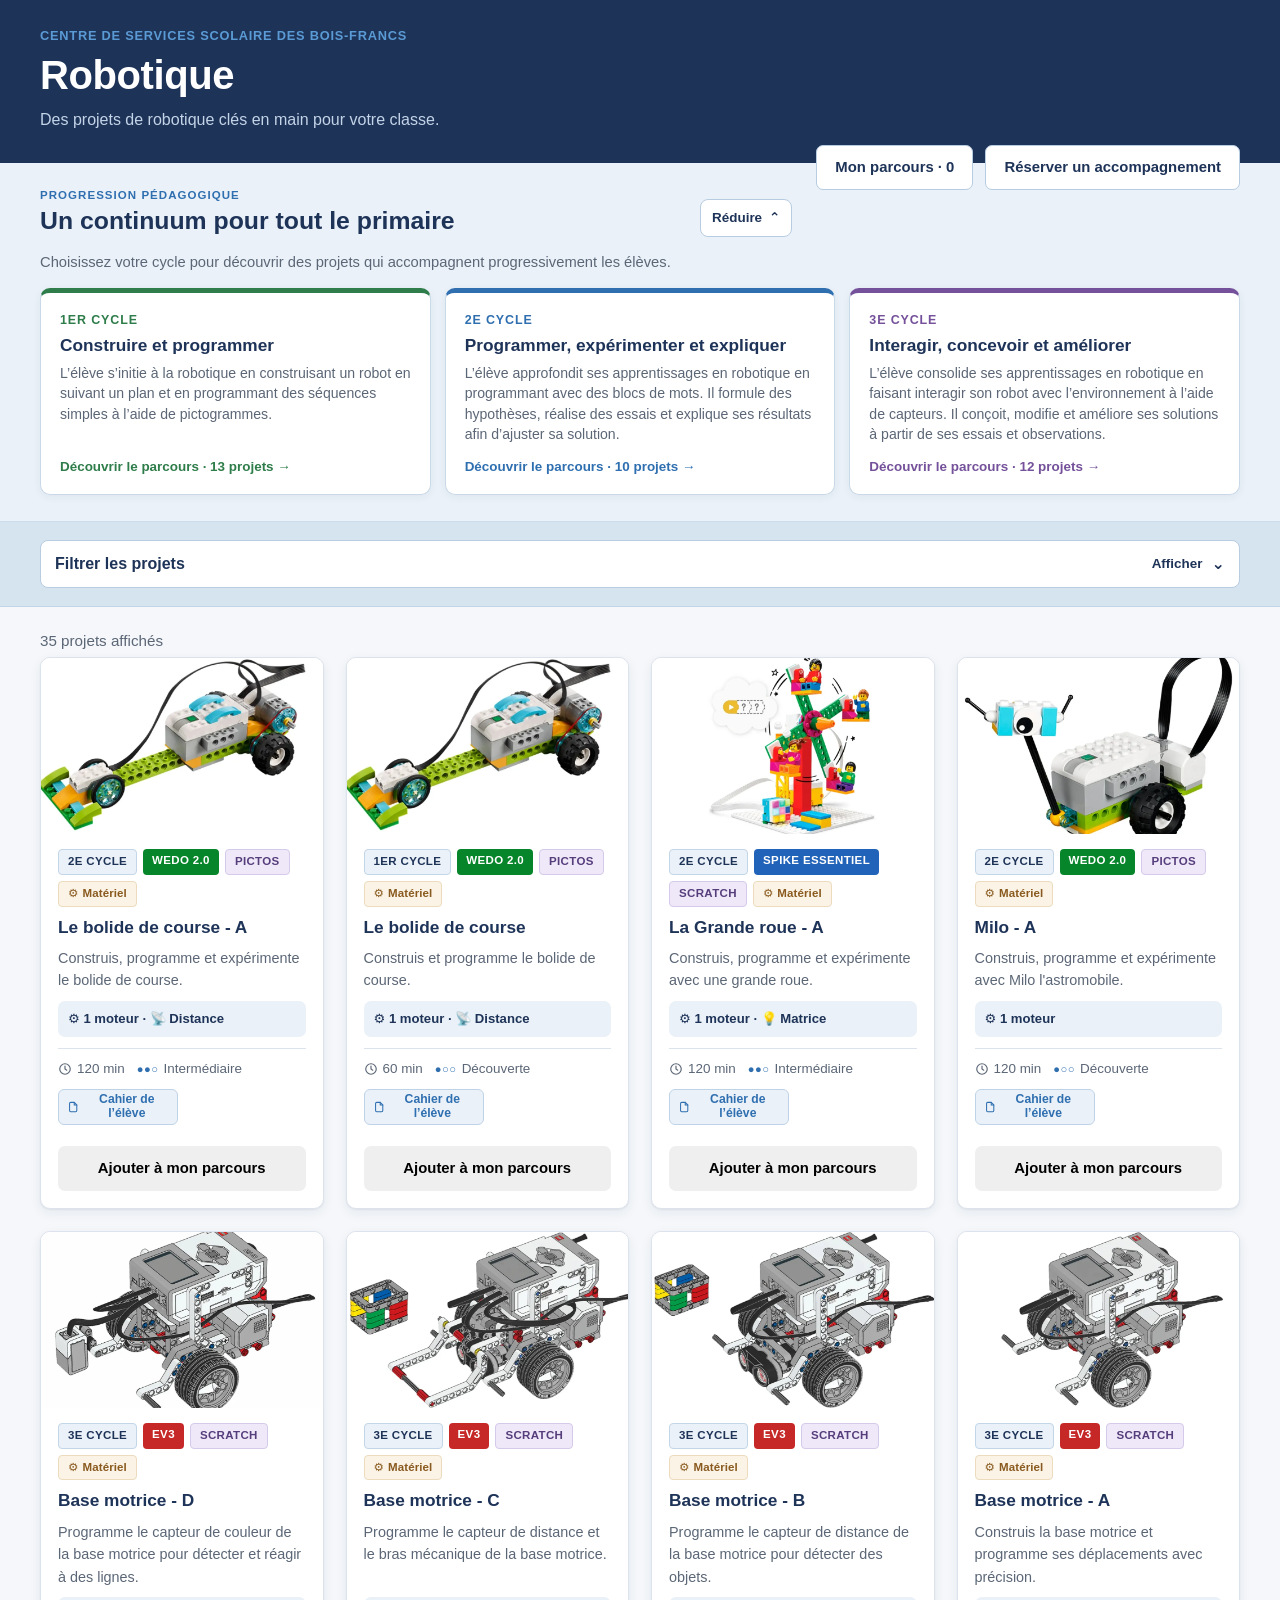
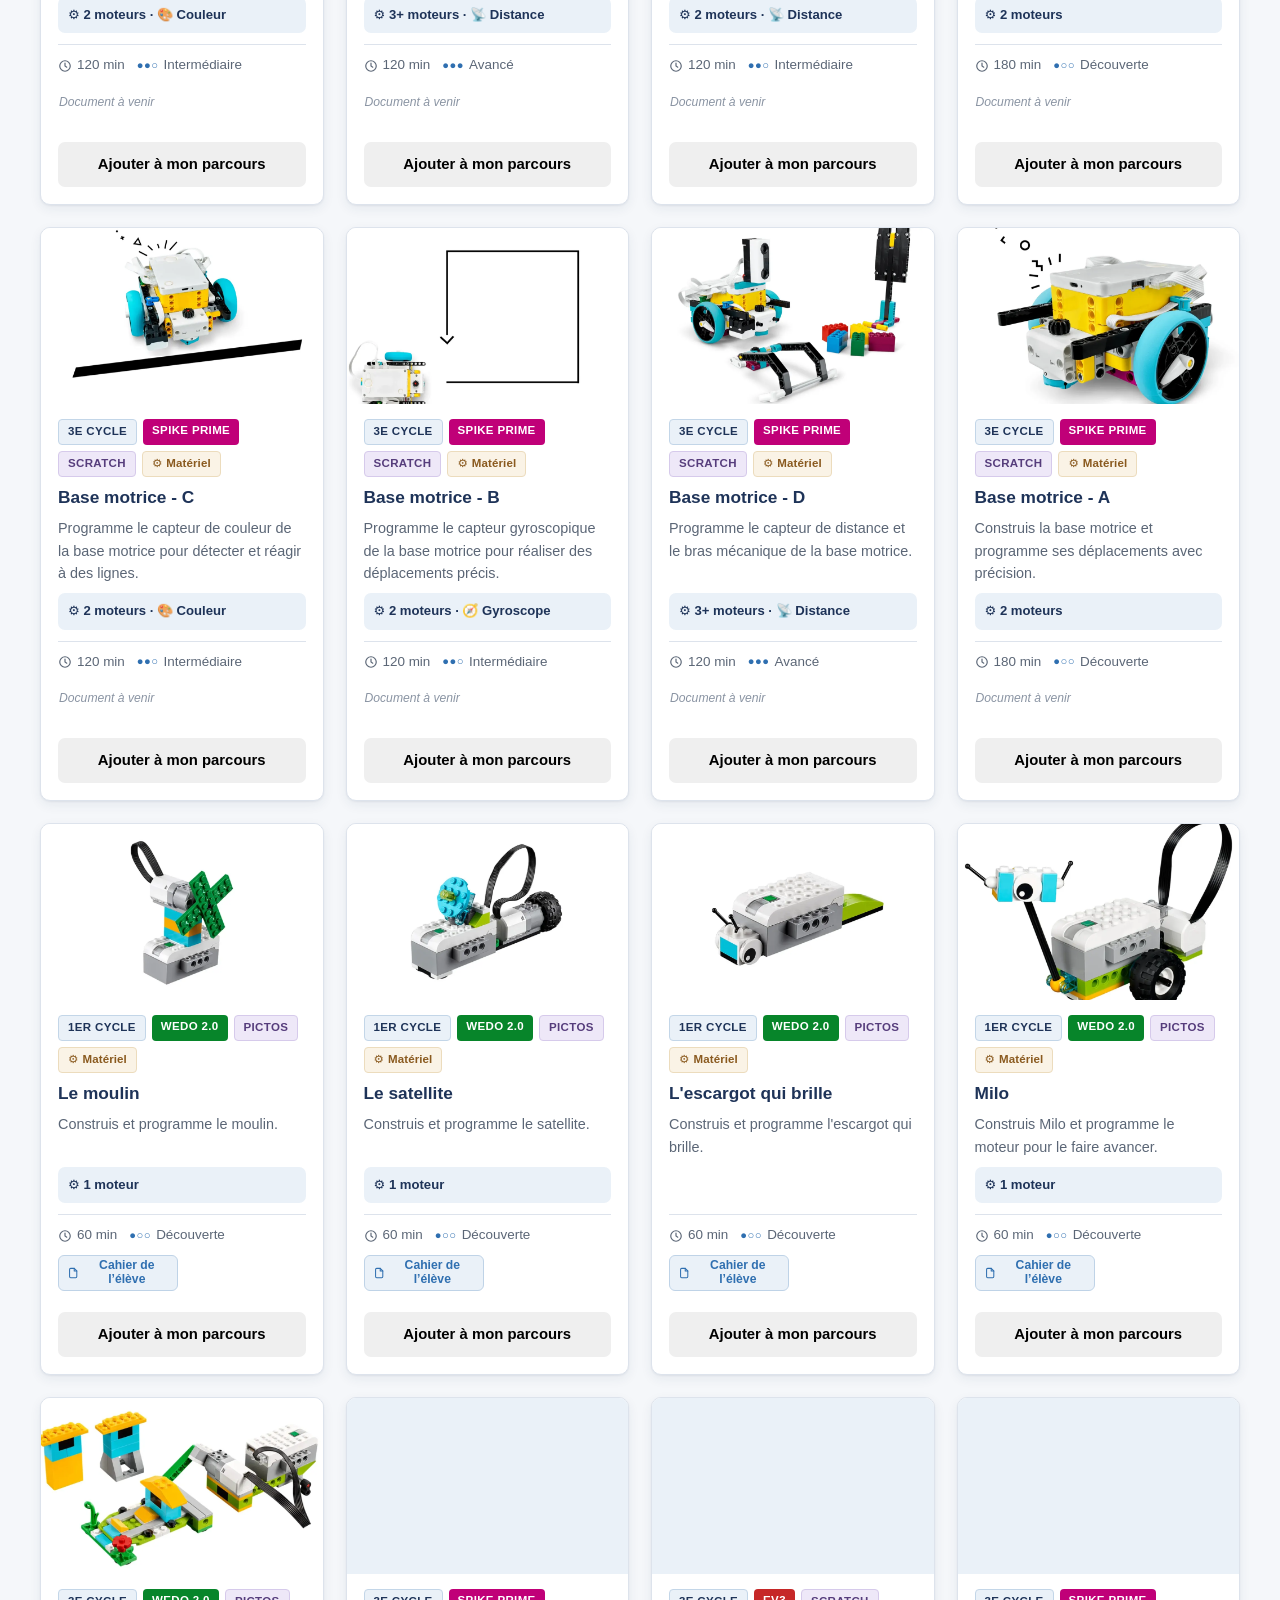
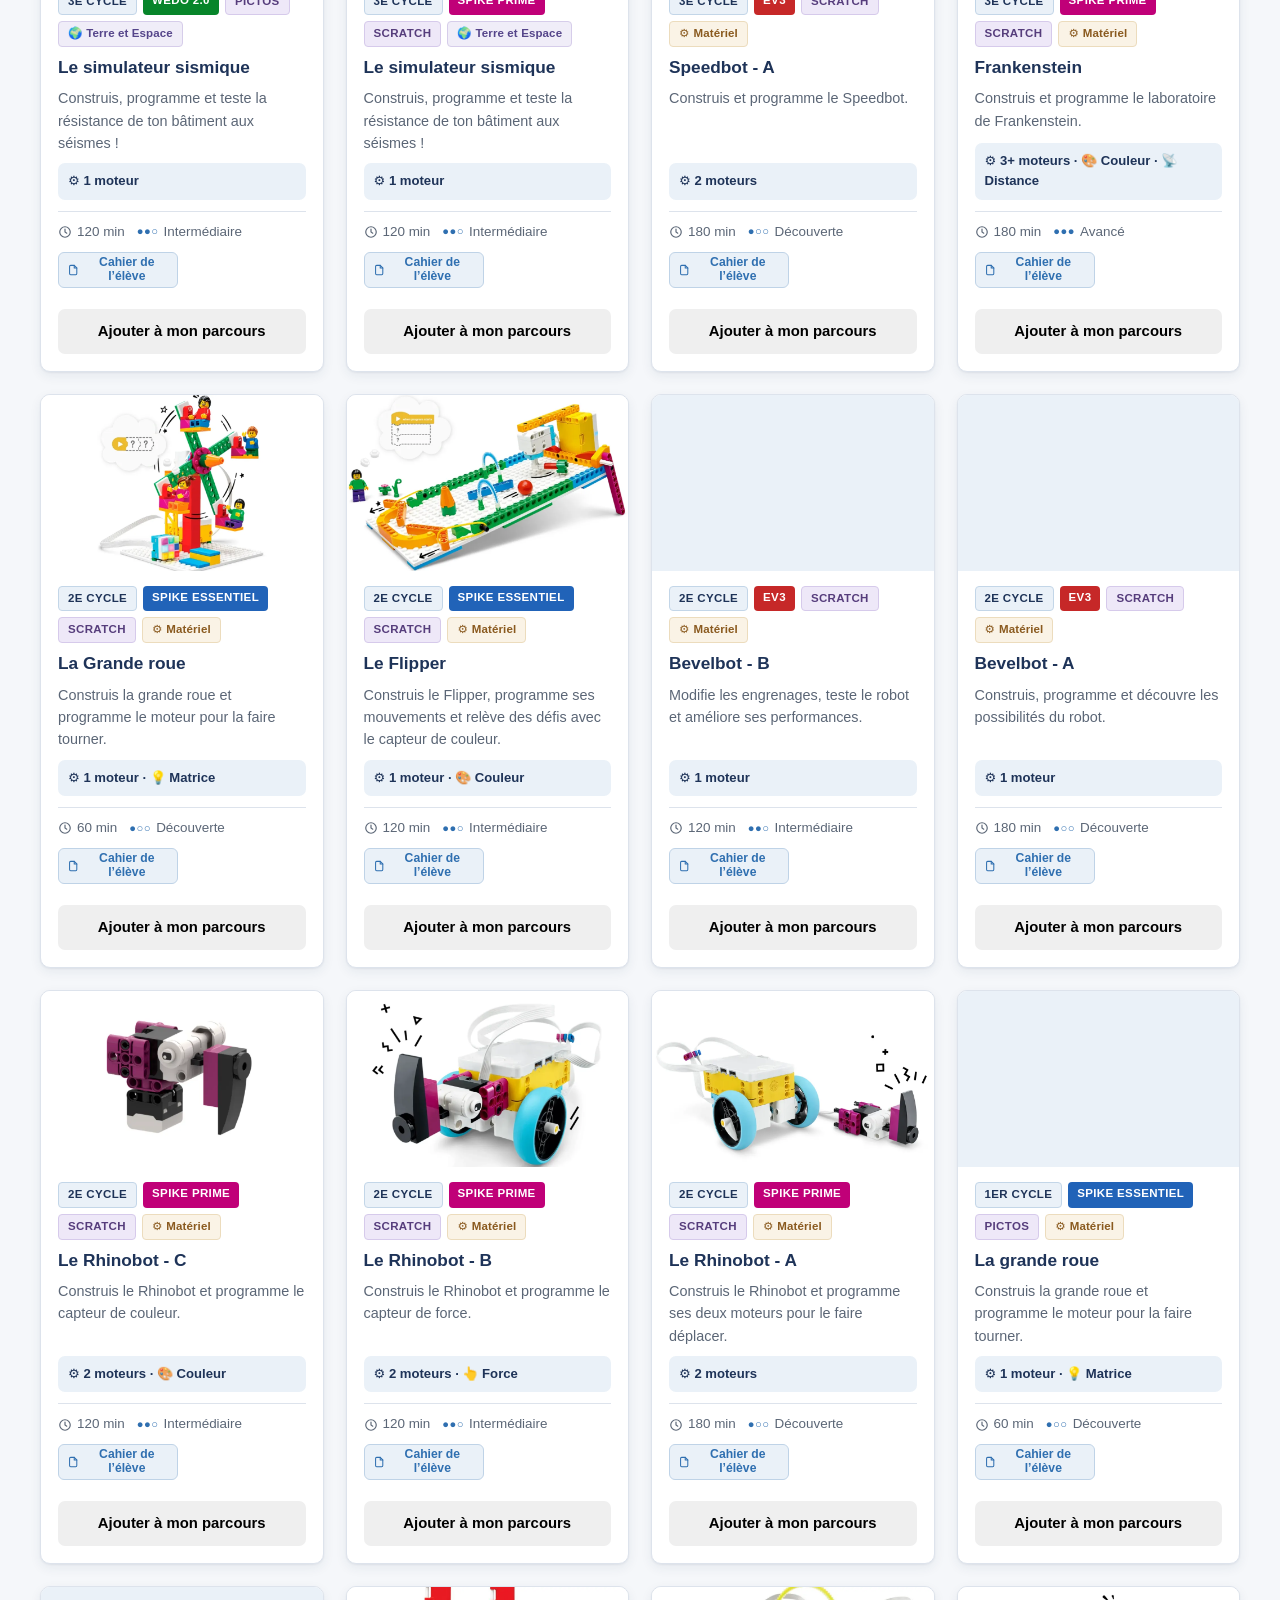
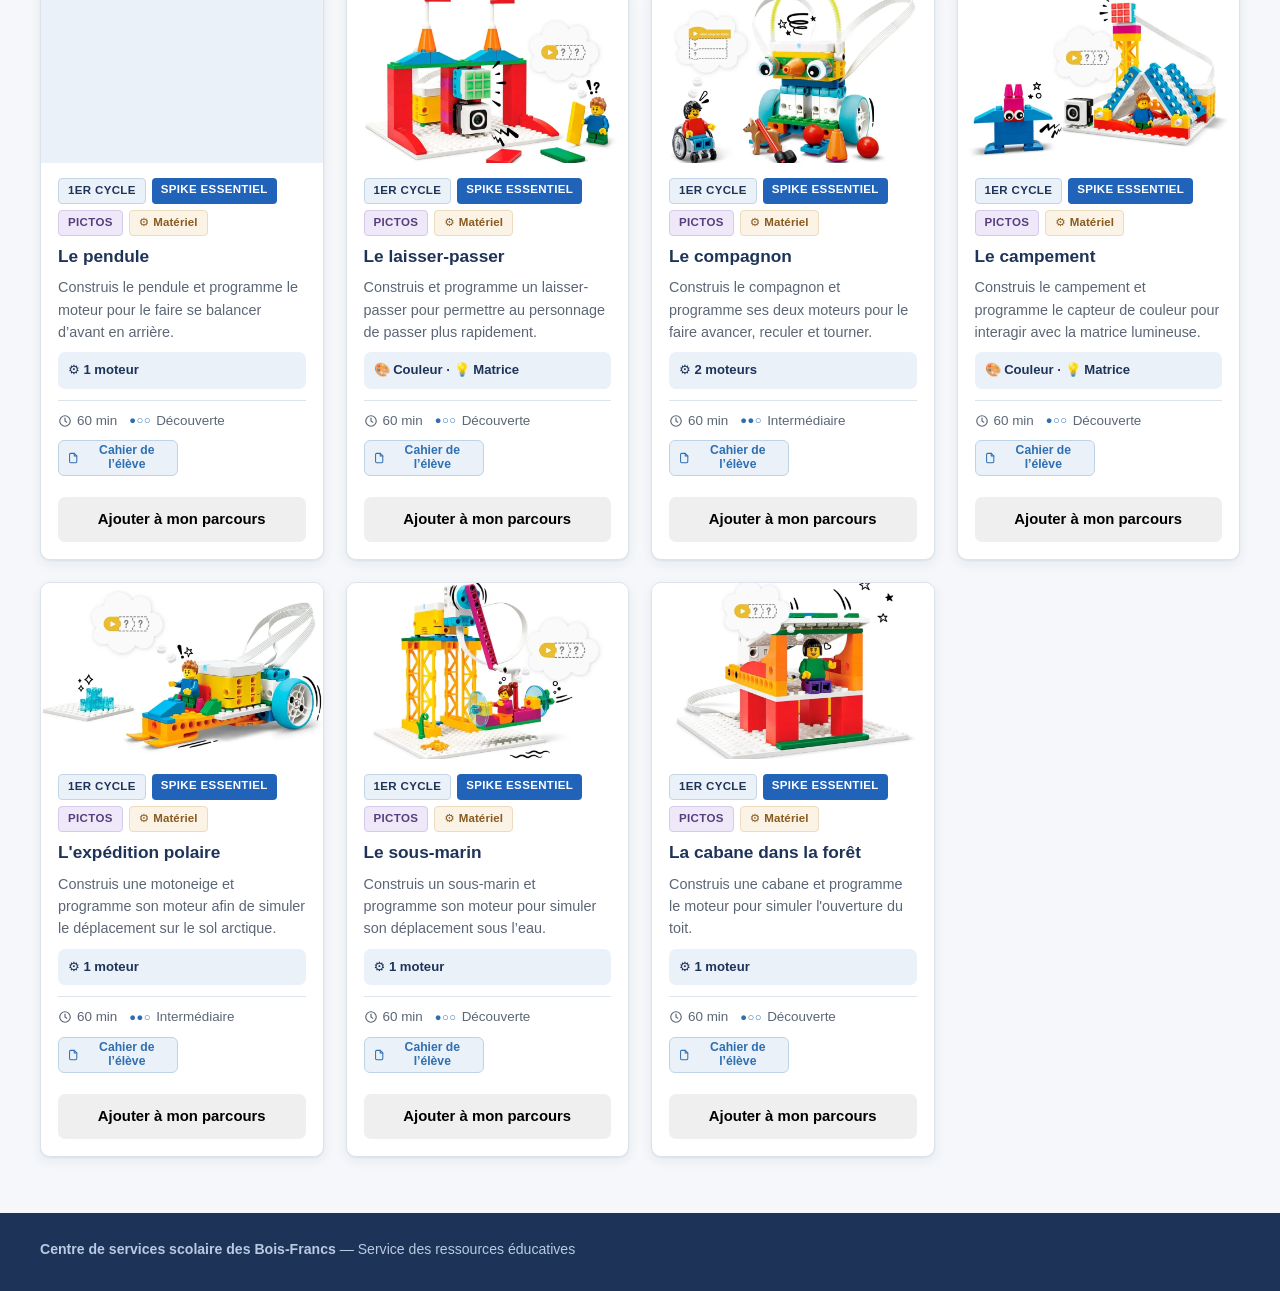
==== commit 86d2410d: "Raccourcir le sous-titre du bandeau Robotique" ====
--- a/index.html
+++ b/index.html
@@ -5,10 +5,10 @@
 <meta name="viewport" content="width=device-width, initial-scale=1">
 <title>Robotique — CSS des Bois-Francs</title>
 <meta name="description" content="Répertoire de projets de robotique pour le primaire : EV3, Spike Prime, Spike Essentiel et WeDo 2.0, classés par cycle, univers et difficulté.">
-<link rel="stylesheet" href="assets/style.css?v=20261013b">
+<link rel="stylesheet" href="assets/style.css?v=20261013c">
 <script>
   (() => {
-    const versionLocale = "20261013b";
+    const versionLocale = "20261013c";
     fetch(`assets/version.json?t=${Date.now()}`, { cache: "no-store" })
       .then((reponse) => reponse.ok ? reponse.json() : null)
       .then((info) => {
@@ -53,8 +53,8 @@
 .reservation-suite { width: 100%; justify-content: center; text-decoration: none; }
 @media(max-width: 760px) { .reservation-ouvrir { float: none; margin: 0 0 18px; } }
 </style>
-<link rel="stylesheet" href="assets/parcours.css?v=20261013b">
-<style>.mon-parcours-dialogue{width:min(800px,calc(100% - 32px))}#mon-parcours-liste{list-style:none;padding:0}.mon-parcours-ligne{display:grid;grid-template-columns:32px 1fr auto;gap:12px;align-items:center;border:1px solid var(--bordure);border-radius:8px;padding:12px;margin:10px 0}.mon-parcours-ligne p{margin:5px 0 0}.mon-parcours-poignee{touch-action:none;cursor:grab;border:0;background:transparent;font-size:24px;color:var(--gris);min-height:40px}.mon-parcours-actions{display:flex;gap:6px}.mon-parcours-actions button{padding:6px 10px}.mon-parcours-glisse{opacity:.5}.mon-parcours-cible{outline:2px solid var(--accent)}.mon-parcours-ajouter{margin-top:12px;width:100%;justify-content:center}@media(max-width:600px){.mon-parcours-ligne{grid-template-columns:28px 1fr}.mon-parcours-actions{grid-column:2}}</style><link rel="stylesheet" href="assets/mobile.css?v=20261013b">
+<link rel="stylesheet" href="assets/parcours.css?v=20261013c">
+<style>.mon-parcours-dialogue{width:min(800px,calc(100% - 32px))}#mon-parcours-liste{list-style:none;padding:0}.mon-parcours-ligne{display:grid;grid-template-columns:32px 1fr auto;gap:12px;align-items:center;border:1px solid var(--bordure);border-radius:8px;padding:12px;margin:10px 0}.mon-parcours-ligne p{margin:5px 0 0}.mon-parcours-poignee{touch-action:none;cursor:grab;border:0;background:transparent;font-size:24px;color:var(--gris);min-height:40px}.mon-parcours-actions{display:flex;gap:6px}.mon-parcours-actions button{padding:6px 10px}.mon-parcours-glisse{opacity:.5}.mon-parcours-cible{outline:2px solid var(--accent)}.mon-parcours-ajouter{margin-top:12px;width:100%;justify-content:center}@media(max-width:600px){.mon-parcours-ligne{grid-template-columns:28px 1fr}.mon-parcours-actions{grid-column:2}}</style><link rel="stylesheet" href="assets/mobile.css?v=20261013c">
 </head>
 <body>
 
@@ -66,7 +66,7 @@
     <p class="entete__organisme">Centre de services scolaire des Bois-Francs</p>
     <h1 class="entete__titre">Robotique</h1>
     <p class="entete__sous-titre">
-      Trouvez rapidement des projets de robotique clés en main adaptés à votre classe.
+      Des projets de robotique clés en main pour votre classe.
     </p>
 <div class="entete-actions">    <button type="button" class="bouton reservation-ouvrir" id="mon-parcours-ouvrir" aria-haspopup="dialog" aria-controls="mon-parcours-dialogue">Mon parcours · 0</button>
     <button type="button" class="bouton reservation-ouvrir" id="reservation-ouvrir" aria-haspopup="dialog" aria-controls="reservation-dialogue">Réserver un accompagnement</button></div>
@@ -264,10 +264,10 @@
 <p id="mon-parcours-vide">Ajoutez des projets depuis le catalogue ou un parcours proposé.</p>
 <ol id="mon-parcours-liste"></ol><button type="button" class="bouton bouton--primaire" id="mon-parcours-pdf" disabled>Télécharger mon parcours</button><button type="button" class="bouton" id="mon-parcours-vider" disabled>Vider mon parcours</button><p id="mon-parcours-etat" role="status"></p>
 </dialog>
-<script src="assets/commun.js?v=20261013b"></script>
-<script src="assets/parcours-pdf.js?v=20261013b"></script>
-<script src="assets/mon-parcours.js?v=20261013b"></script>
-<script src="assets/app.js?v=20261013b"></script>
+<script src="assets/commun.js?v=20261013c"></script>
+<script src="assets/parcours-pdf.js?v=20261013c"></script>
+<script src="assets/mon-parcours.js?v=20261013c"></script>
+<script src="assets/app.js?v=20261013c"></script>
 <!-- Cloudflare Web Analytics -->
 <script defer src="https://static.cloudflareinsights.com/beacon.min.js" data-cf-beacon='{"token":"cddf0e13b4ca4887b4f29ca86d311882"}'></script>
 <!-- End Cloudflare Web Analytics -->
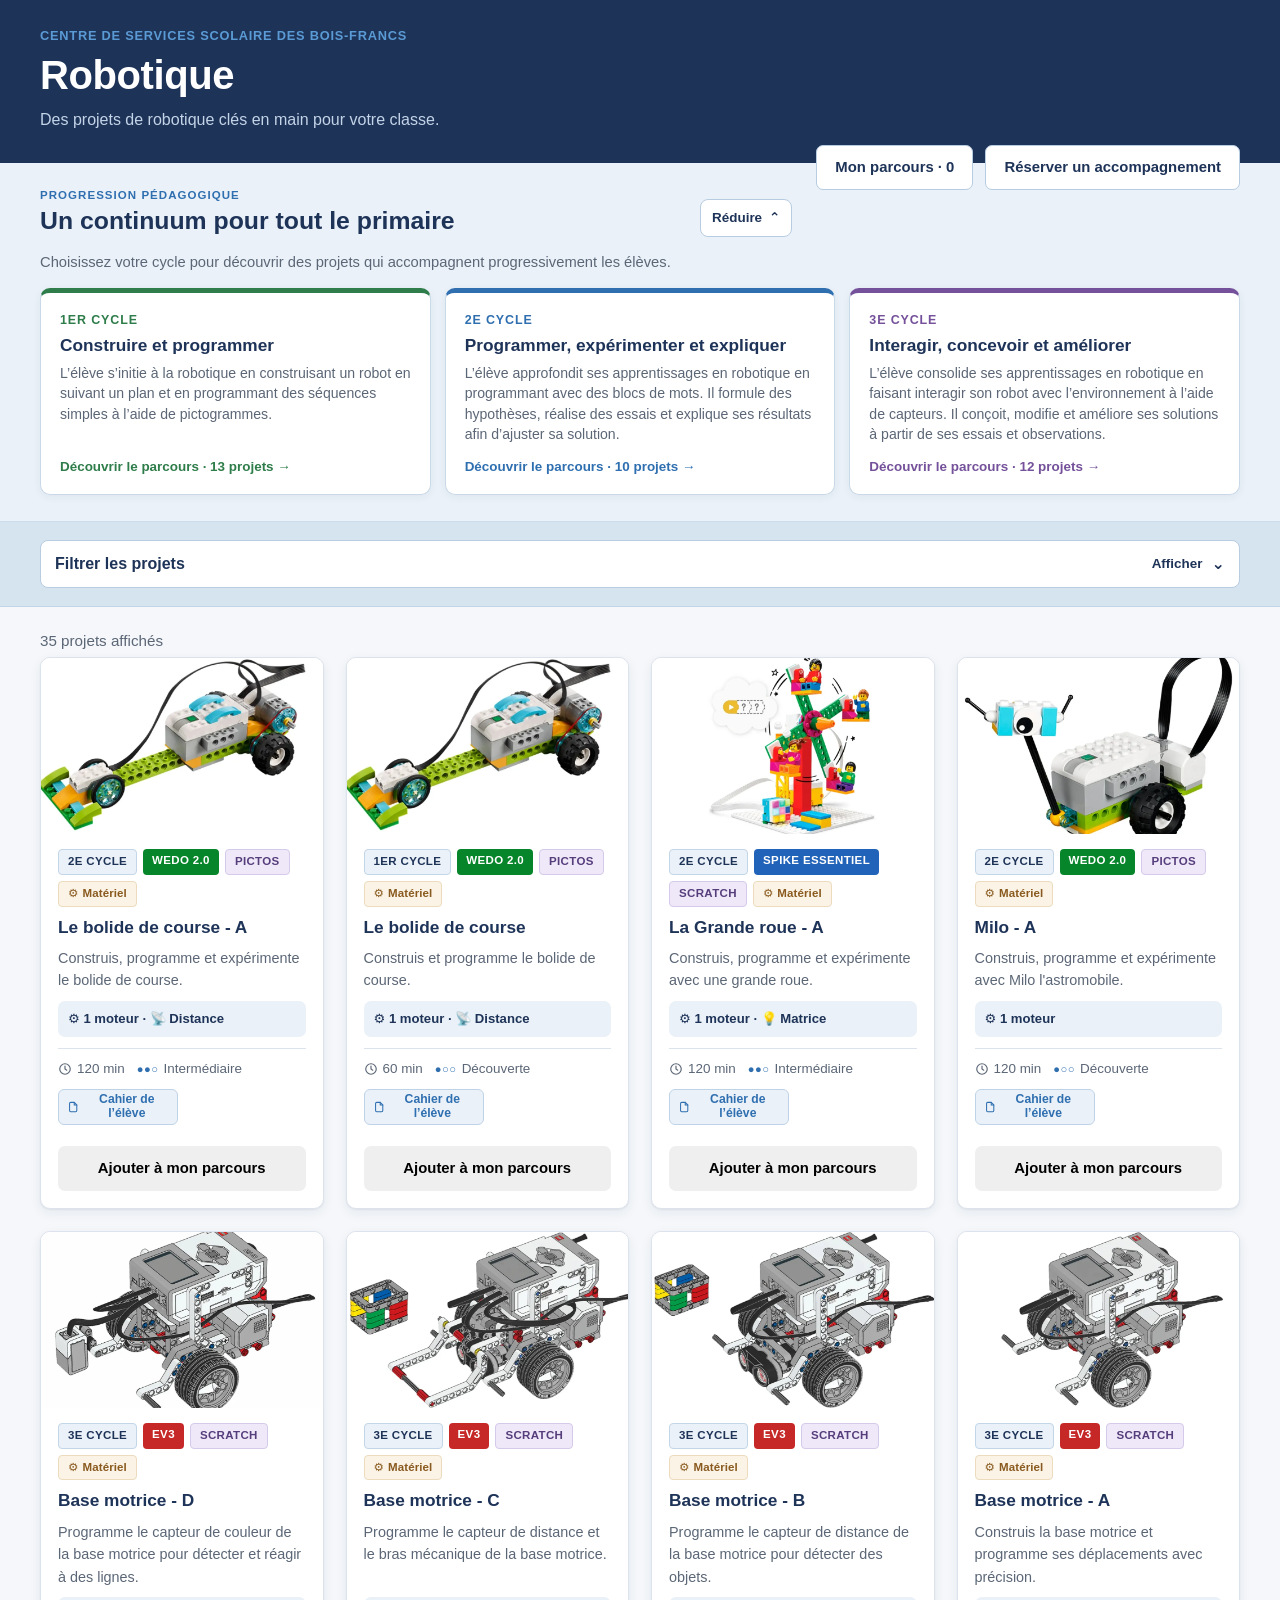
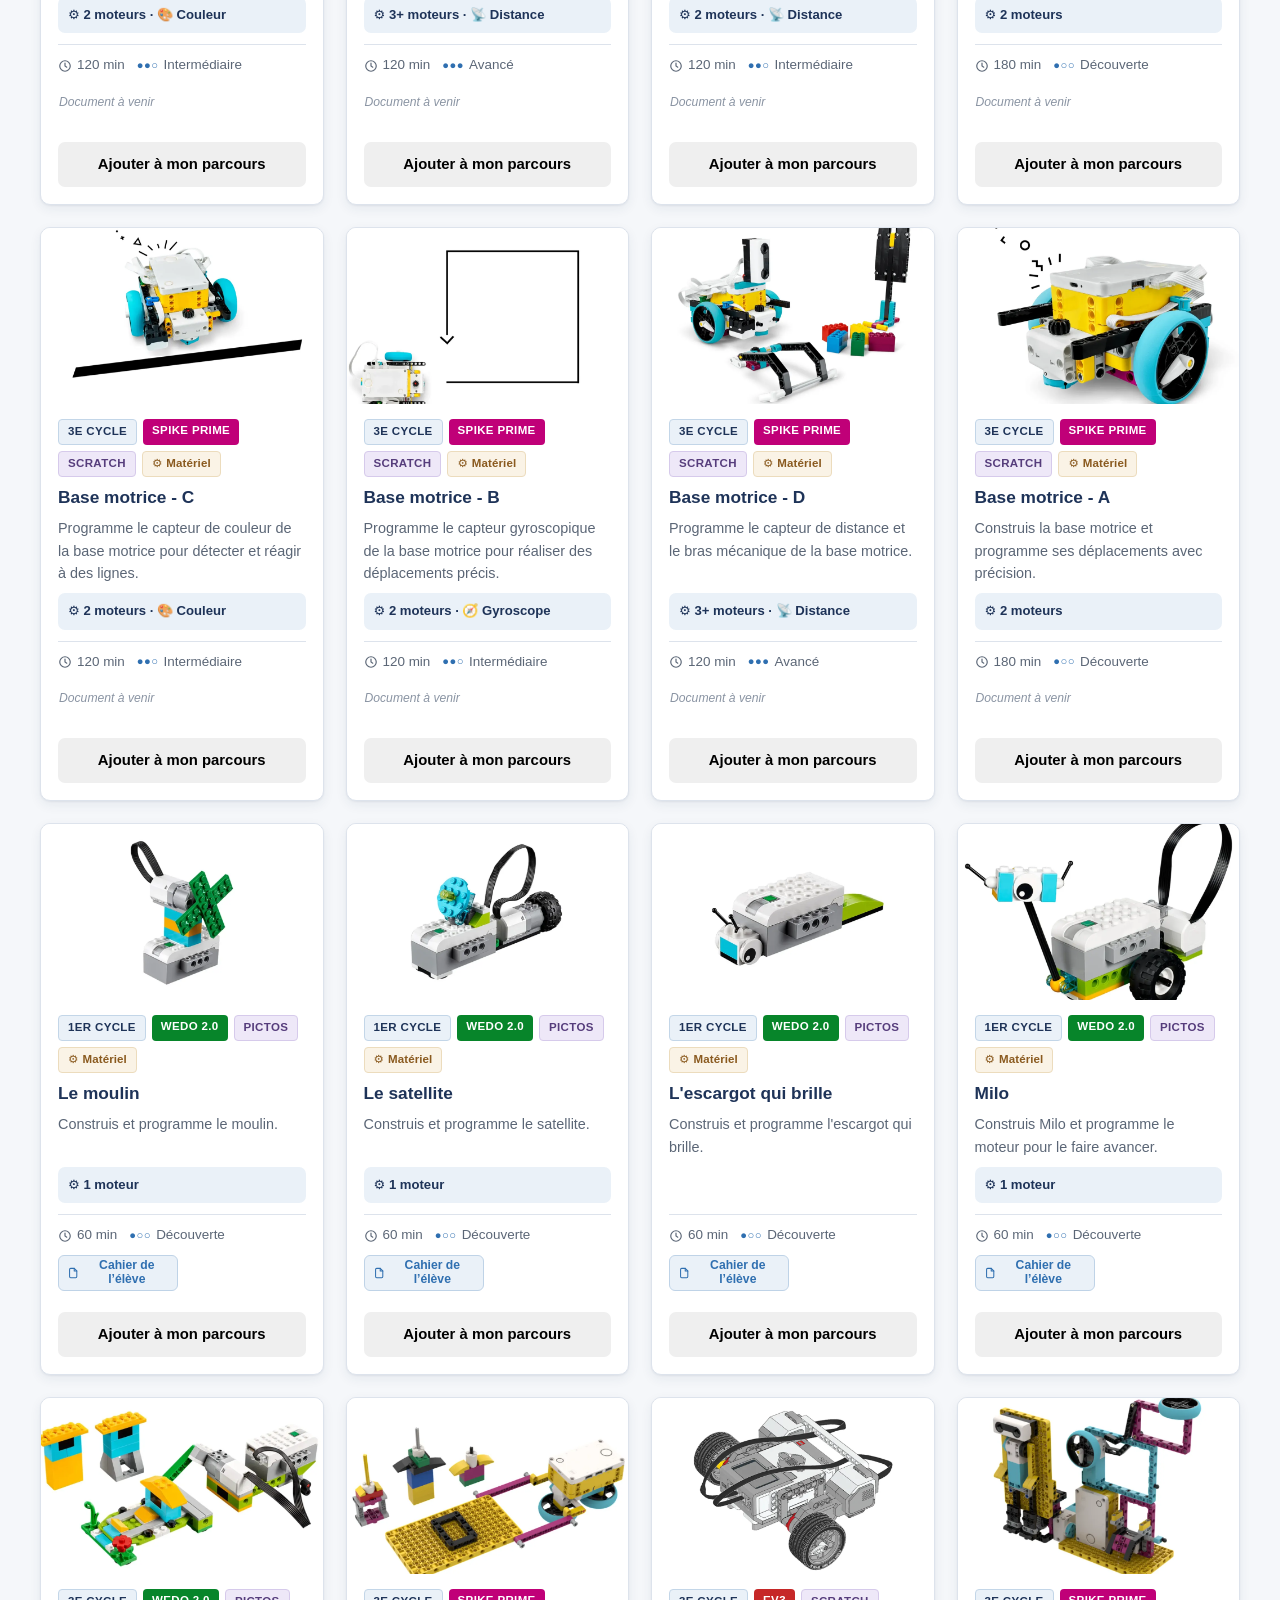
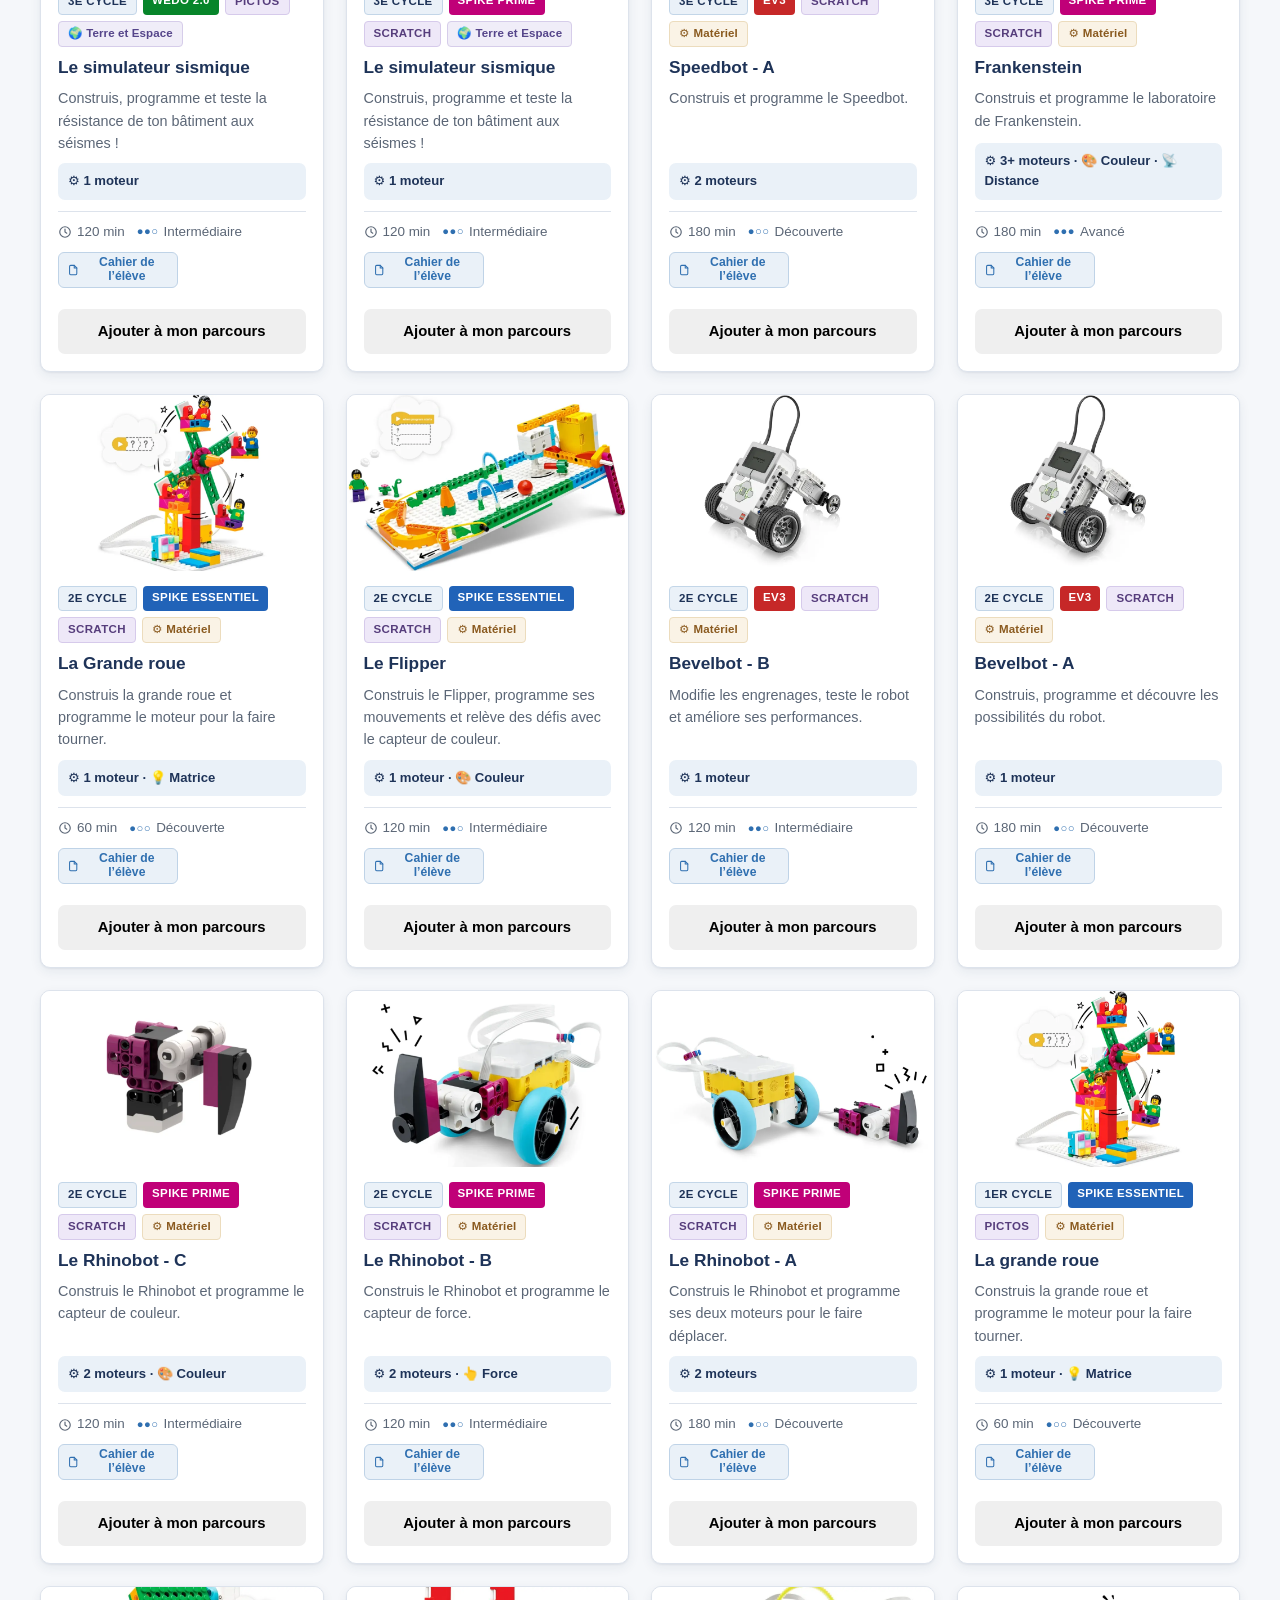
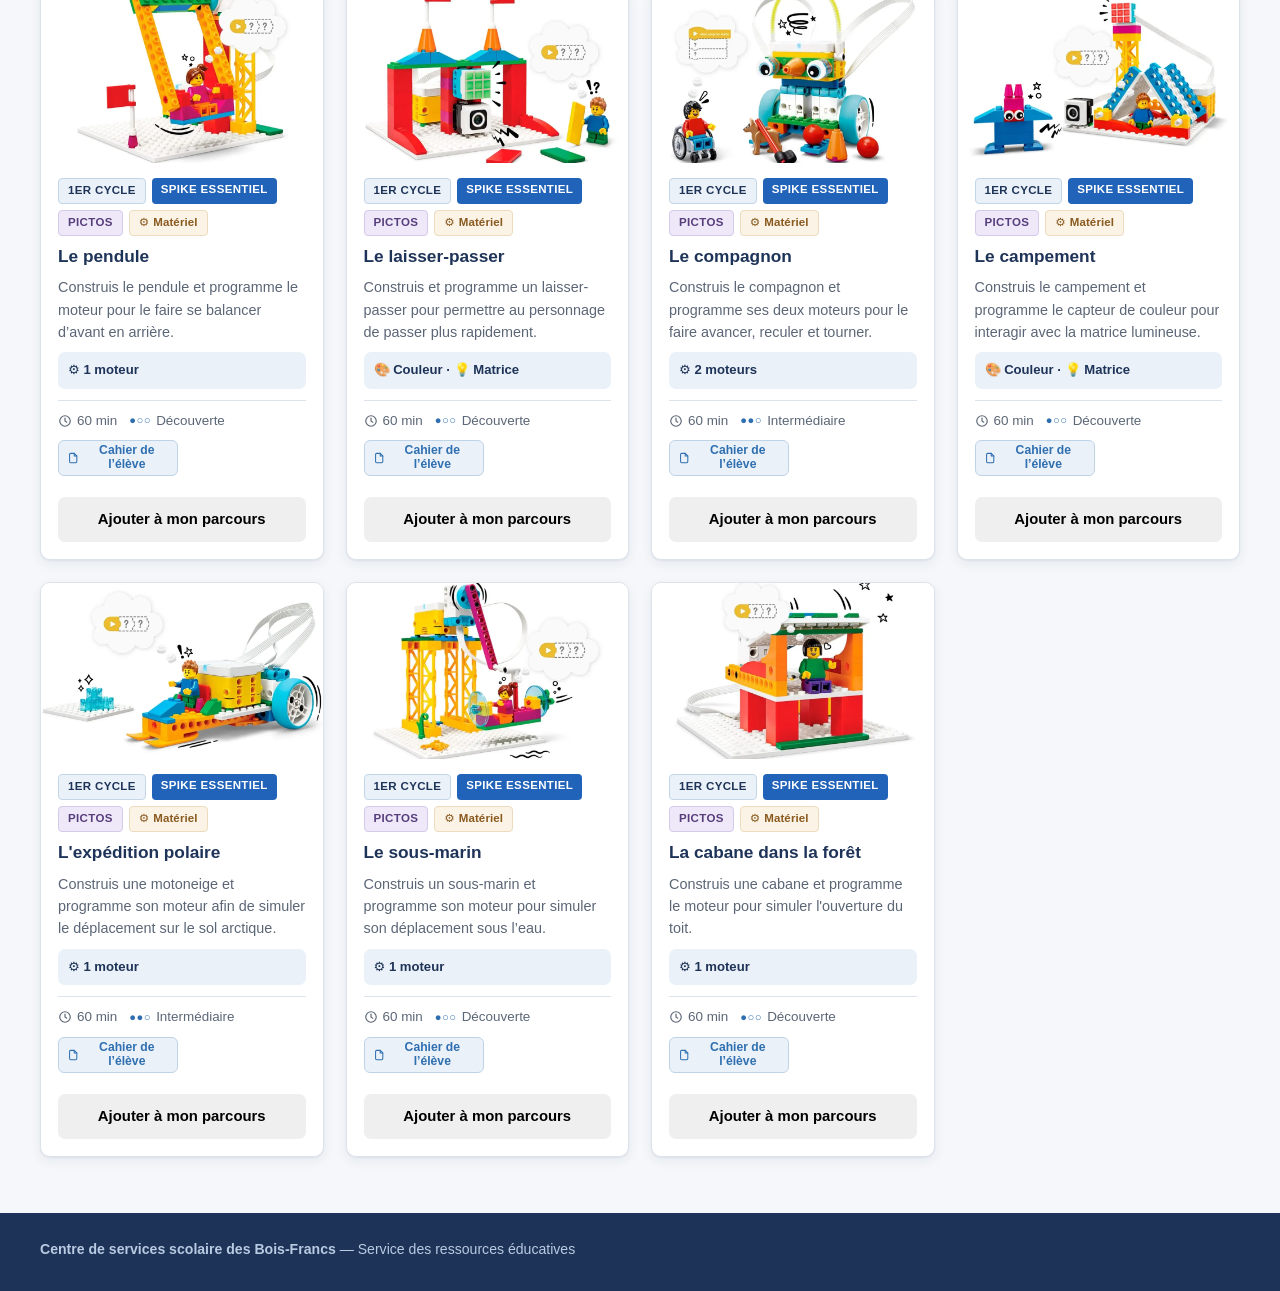
==== commit effc6cd7: "Afficher la durée totale de Mon parcours et des PDF" ====
--- a/index.html
+++ b/index.html
@@ -5,10 +5,10 @@
 <meta name="viewport" content="width=device-width, initial-scale=1">
 <title>Robotique — CSS des Bois-Francs</title>
 <meta name="description" content="Répertoire de projets de robotique pour le primaire : EV3, Spike Prime, Spike Essentiel et WeDo 2.0, classés par cycle, univers et difficulté.">
-<link rel="stylesheet" href="assets/style.css?v=20261013c">
+<link rel="stylesheet" href="assets/style.css?v=20261013d">
 <script>
   (() => {
-    const versionLocale = "20261013c";
+    const versionLocale = "20261013d";
     fetch(`assets/version.json?t=${Date.now()}`, { cache: "no-store" })
       .then((reponse) => reponse.ok ? reponse.json() : null)
       .then((info) => {
@@ -53,8 +53,8 @@
 .reservation-suite { width: 100%; justify-content: center; text-decoration: none; }
 @media(max-width: 760px) { .reservation-ouvrir { float: none; margin: 0 0 18px; } }
 </style>
-<link rel="stylesheet" href="assets/parcours.css?v=20261013c">
-<style>.mon-parcours-dialogue{width:min(800px,calc(100% - 32px))}#mon-parcours-liste{list-style:none;padding:0}.mon-parcours-ligne{display:grid;grid-template-columns:32px 1fr auto;gap:12px;align-items:center;border:1px solid var(--bordure);border-radius:8px;padding:12px;margin:10px 0}.mon-parcours-ligne p{margin:5px 0 0}.mon-parcours-poignee{touch-action:none;cursor:grab;border:0;background:transparent;font-size:24px;color:var(--gris);min-height:40px}.mon-parcours-actions{display:flex;gap:6px}.mon-parcours-actions button{padding:6px 10px}.mon-parcours-glisse{opacity:.5}.mon-parcours-cible{outline:2px solid var(--accent)}.mon-parcours-ajouter{margin-top:12px;width:100%;justify-content:center}@media(max-width:600px){.mon-parcours-ligne{grid-template-columns:28px 1fr}.mon-parcours-actions{grid-column:2}}</style><link rel="stylesheet" href="assets/mobile.css?v=20261013c">
+<link rel="stylesheet" href="assets/parcours.css?v=20261013d">
+<style>.mon-parcours-dialogue{width:min(800px,calc(100% - 32px))}#mon-parcours-liste{list-style:none;padding:0}.mon-parcours-ligne{display:grid;grid-template-columns:32px 1fr auto;gap:12px;align-items:center;border:1px solid var(--bordure);border-radius:8px;padding:12px;margin:10px 0}.mon-parcours-ligne p{margin:5px 0 0}.mon-parcours-poignee{touch-action:none;cursor:grab;border:0;background:transparent;font-size:24px;color:var(--gris);min-height:40px}.mon-parcours-actions{display:flex;gap:6px}.mon-parcours-actions button{padding:6px 10px}.mon-parcours-glisse{opacity:.5}.mon-parcours-cible{outline:2px solid var(--accent)}.mon-parcours-ajouter{margin-top:12px;width:100%;justify-content:center}@media(max-width:600px){.mon-parcours-ligne{grid-template-columns:28px 1fr}.mon-parcours-actions{grid-column:2}}</style><link rel="stylesheet" href="assets/mobile.css?v=20261013d">
 </head>
 <body>
 
@@ -262,12 +262,12 @@
 <button type="button" class="bouton reservation-fermer" id="mon-parcours-fermer" aria-label="Fermer la fenêtre">×</button>
 <h2 id="mon-parcours-titre">Mon parcours</h2><p>Glissez les projets dans l’ordre souhaité. Votre sélection est conservée dans ce navigateur, sans compte.</p>
 <p id="mon-parcours-vide">Ajoutez des projets depuis le catalogue ou un parcours proposé.</p>
-<ol id="mon-parcours-liste"></ol><button type="button" class="bouton bouton--primaire" id="mon-parcours-pdf" disabled>Télécharger mon parcours</button><button type="button" class="bouton" id="mon-parcours-vider" disabled>Vider mon parcours</button><p id="mon-parcours-etat" role="status"></p>
+<p id="mon-parcours-duree" role="status" hidden></p><ol id="mon-parcours-liste"></ol><button type="button" class="bouton bouton--primaire" id="mon-parcours-pdf" disabled>Télécharger mon parcours</button><button type="button" class="bouton" id="mon-parcours-vider" disabled>Vider mon parcours</button><p id="mon-parcours-etat" role="status"></p>
 </dialog>
-<script src="assets/commun.js?v=20261013c"></script>
-<script src="assets/parcours-pdf.js?v=20261013c"></script>
-<script src="assets/mon-parcours.js?v=20261013c"></script>
-<script src="assets/app.js?v=20261013c"></script>
+<script src="assets/commun.js?v=20261013d"></script>
+<script src="assets/parcours-pdf.js?v=20261013d"></script>
+<script src="assets/mon-parcours.js?v=20261013d"></script>
+<script src="assets/app.js?v=20261013d"></script>
 <!-- Cloudflare Web Analytics -->
 <script defer src="https://static.cloudflareinsights.com/beacon.min.js" data-cf-beacon='{"token":"cddf0e13b4ca4887b4f29ca86d311882"}'></script>
 <!-- End Cloudflare Web Analytics -->
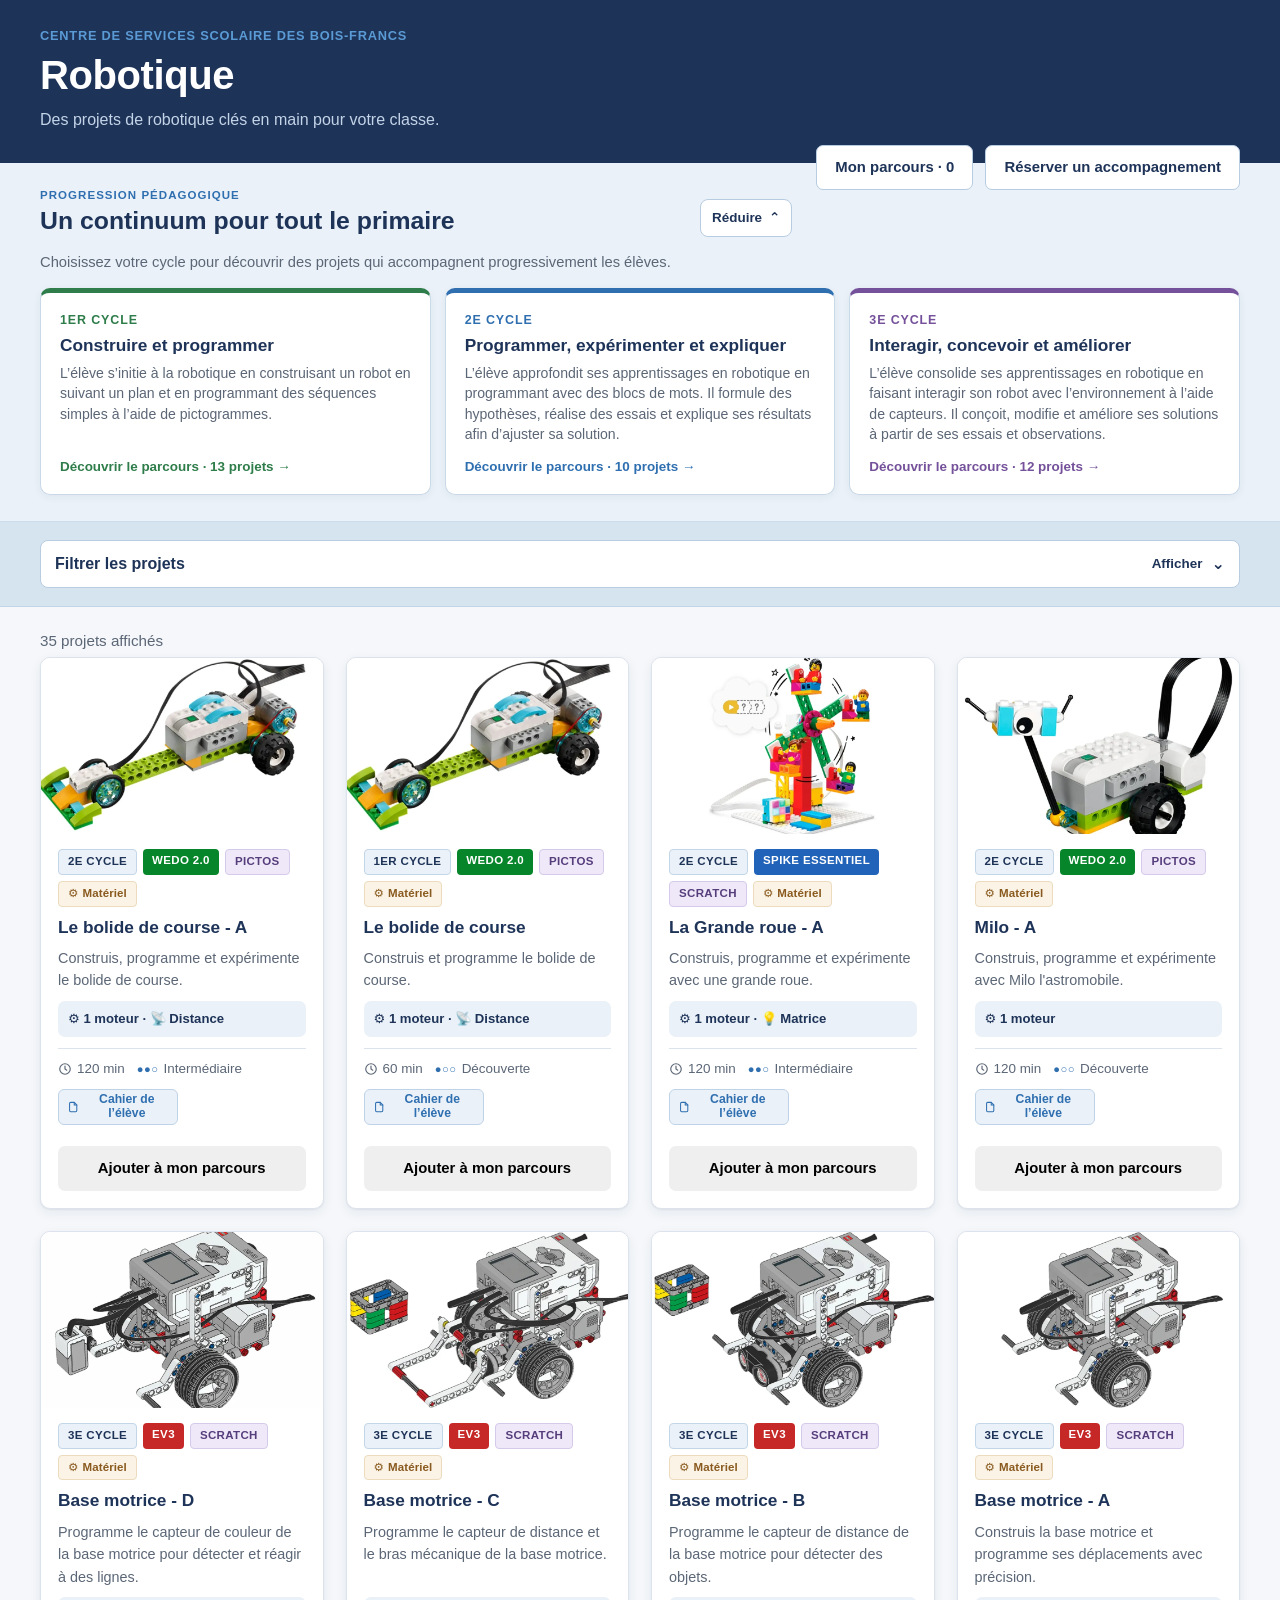
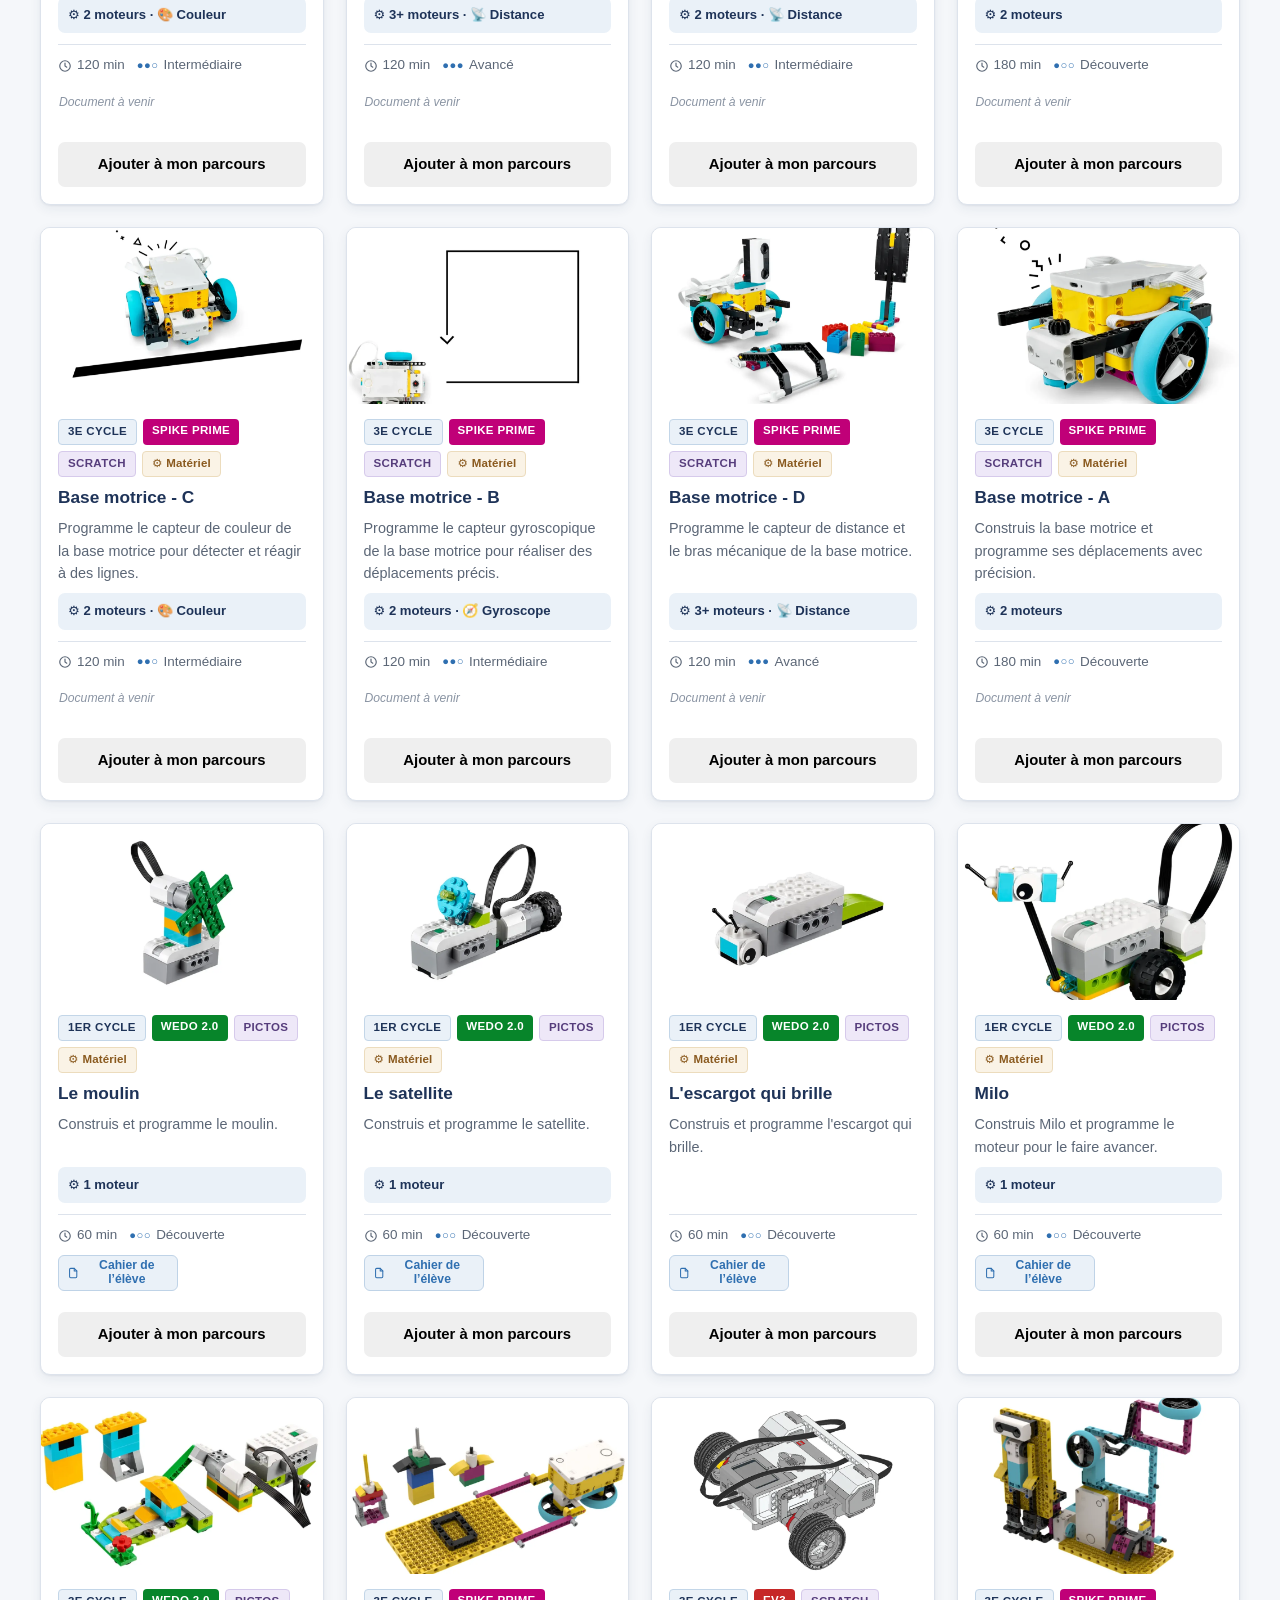
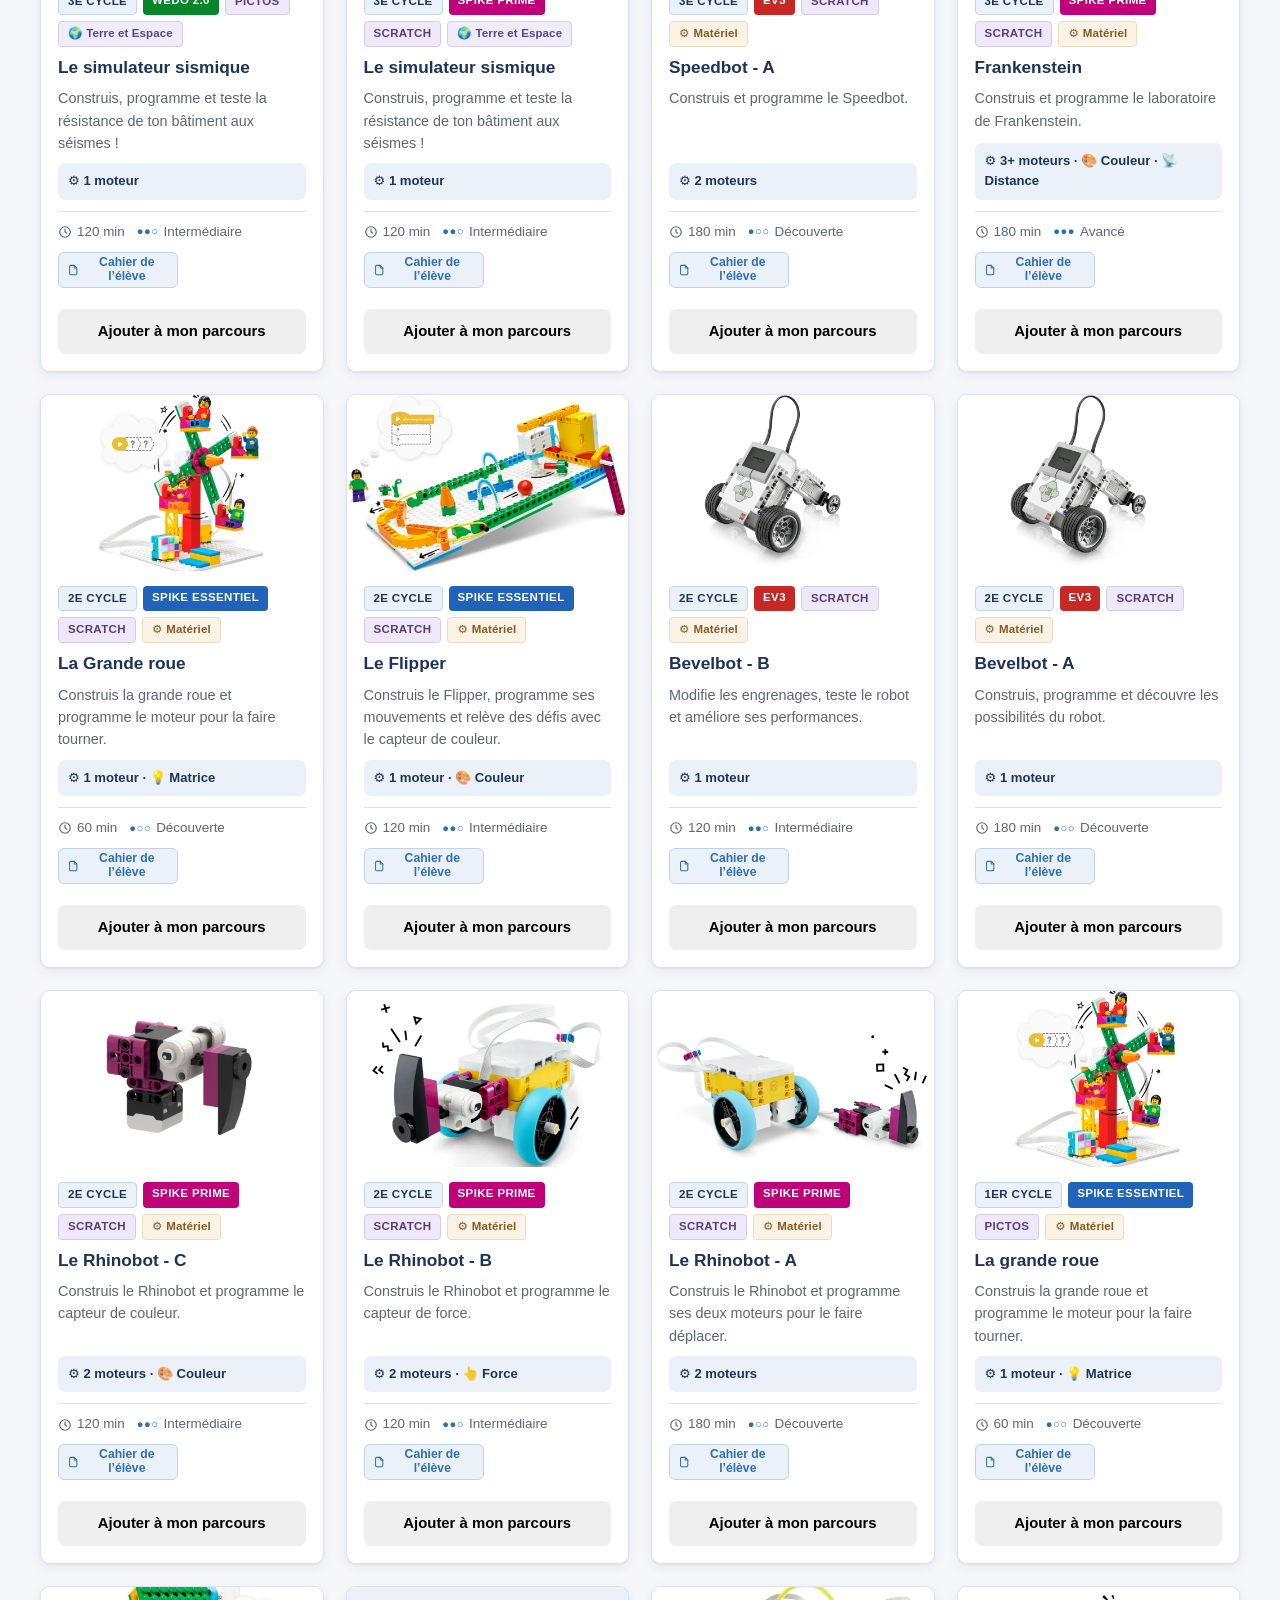
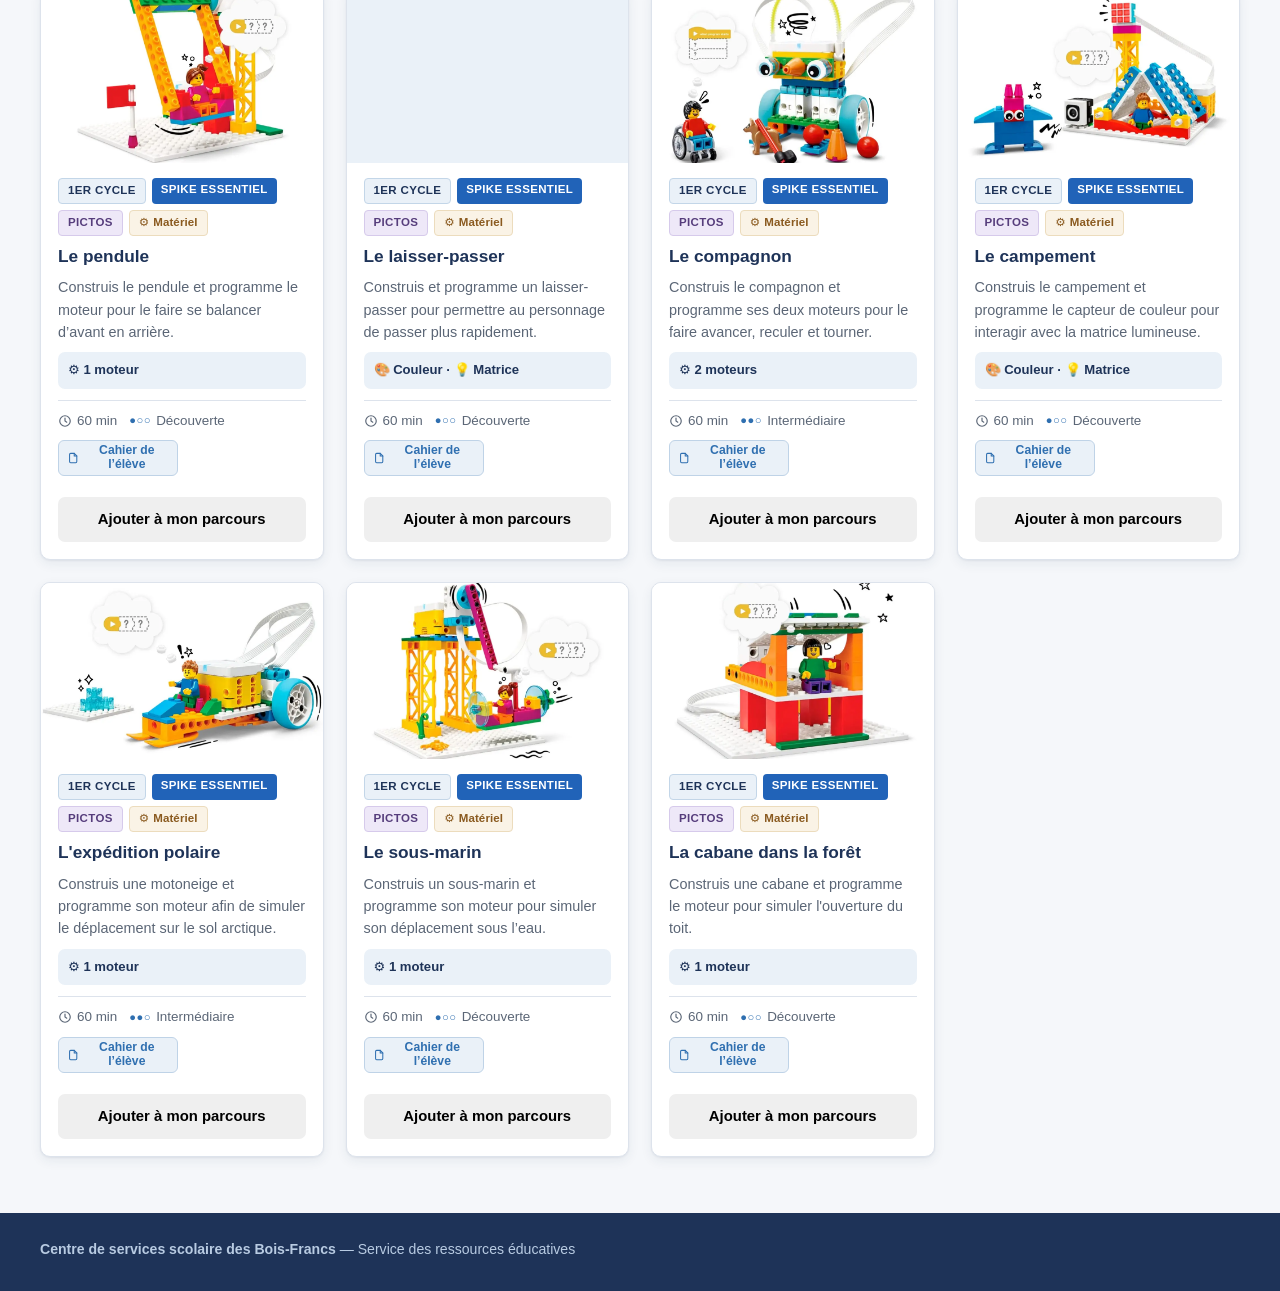
==== commit 78bc24da: "Deploy security fixes with refreshed JavaScript assets" ====
--- a/index.html
+++ b/index.html
@@ -5,10 +5,10 @@
 <meta name="viewport" content="width=device-width, initial-scale=1">
 <title>Robotique — CSS des Bois-Francs</title>
 <meta name="description" content="Répertoire de projets de robotique pour le primaire : EV3, Spike Prime, Spike Essentiel et WeDo 2.0, classés par cycle, univers et difficulté.">
-<link rel="stylesheet" href="assets/style.css?v=20261013d">
+<link rel="stylesheet" href="assets/style.css?v=20261014-security">
 <script>
   (() => {
-    const versionLocale = "20261013d";
+    const versionLocale = "20261014-security";
     fetch(`assets/version.json?t=${Date.now()}`, { cache: "no-store" })
       .then((reponse) => reponse.ok ? reponse.json() : null)
       .then((info) => {
@@ -53,8 +53,8 @@
 .reservation-suite { width: 100%; justify-content: center; text-decoration: none; }
 @media(max-width: 760px) { .reservation-ouvrir { float: none; margin: 0 0 18px; } }
 </style>
-<link rel="stylesheet" href="assets/parcours.css?v=20261013d">
-<style>.mon-parcours-dialogue{width:min(800px,calc(100% - 32px))}#mon-parcours-liste{list-style:none;padding:0}.mon-parcours-ligne{display:grid;grid-template-columns:32px 1fr auto;gap:12px;align-items:center;border:1px solid var(--bordure);border-radius:8px;padding:12px;margin:10px 0}.mon-parcours-ligne p{margin:5px 0 0}.mon-parcours-poignee{touch-action:none;cursor:grab;border:0;background:transparent;font-size:24px;color:var(--gris);min-height:40px}.mon-parcours-actions{display:flex;gap:6px}.mon-parcours-actions button{padding:6px 10px}.mon-parcours-glisse{opacity:.5}.mon-parcours-cible{outline:2px solid var(--accent)}.mon-parcours-ajouter{margin-top:12px;width:100%;justify-content:center}@media(max-width:600px){.mon-parcours-ligne{grid-template-columns:28px 1fr}.mon-parcours-actions{grid-column:2}}</style><link rel="stylesheet" href="assets/mobile.css?v=20261013d">
+<link rel="stylesheet" href="assets/parcours.css?v=20261014-security">
+<style>.mon-parcours-dialogue{width:min(800px,calc(100% - 32px))}#mon-parcours-liste{list-style:none;padding:0}.mon-parcours-ligne{display:grid;grid-template-columns:32px 1fr auto;gap:12px;align-items:center;border:1px solid var(--bordure);border-radius:8px;padding:12px;margin:10px 0}.mon-parcours-ligne p{margin:5px 0 0}.mon-parcours-poignee{touch-action:none;cursor:grab;border:0;background:transparent;font-size:24px;color:var(--gris);min-height:40px}.mon-parcours-actions{display:flex;gap:6px}.mon-parcours-actions button{padding:6px 10px}.mon-parcours-glisse{opacity:.5}.mon-parcours-cible{outline:2px solid var(--accent)}.mon-parcours-ajouter{margin-top:12px;width:100%;justify-content:center}@media(max-width:600px){.mon-parcours-ligne{grid-template-columns:28px 1fr}.mon-parcours-actions{grid-column:2}}</style><link rel="stylesheet" href="assets/mobile.css?v=20261014-security">
 </head>
 <body>
 
@@ -264,10 +264,10 @@
 <p id="mon-parcours-vide">Ajoutez des projets depuis le catalogue ou un parcours proposé.</p>
 <p id="mon-parcours-duree" role="status" hidden></p><ol id="mon-parcours-liste"></ol><button type="button" class="bouton bouton--primaire" id="mon-parcours-pdf" disabled>Télécharger mon parcours</button><button type="button" class="bouton" id="mon-parcours-vider" disabled>Vider mon parcours</button><p id="mon-parcours-etat" role="status"></p>
 </dialog>
-<script src="assets/commun.js?v=20261013d"></script>
-<script src="assets/parcours-pdf.js?v=20261013d"></script>
-<script src="assets/mon-parcours.js?v=20261013d"></script>
-<script src="assets/app.js?v=20261013d"></script>
+<script src="assets/commun.js?v=20261014-security"></script>
+<script src="assets/parcours-pdf.js?v=20261014-security"></script>
+<script src="assets/mon-parcours.js?v=20261014-security"></script>
+<script src="assets/app.js?v=20261014-security"></script>
 <!-- Cloudflare Web Analytics -->
 <script defer src="https://static.cloudflareinsights.com/beacon.min.js" data-cf-beacon='{"token":"cddf0e13b4ca4887b4f29ca86d311882"}'></script>
 <!-- End Cloudflare Web Analytics -->
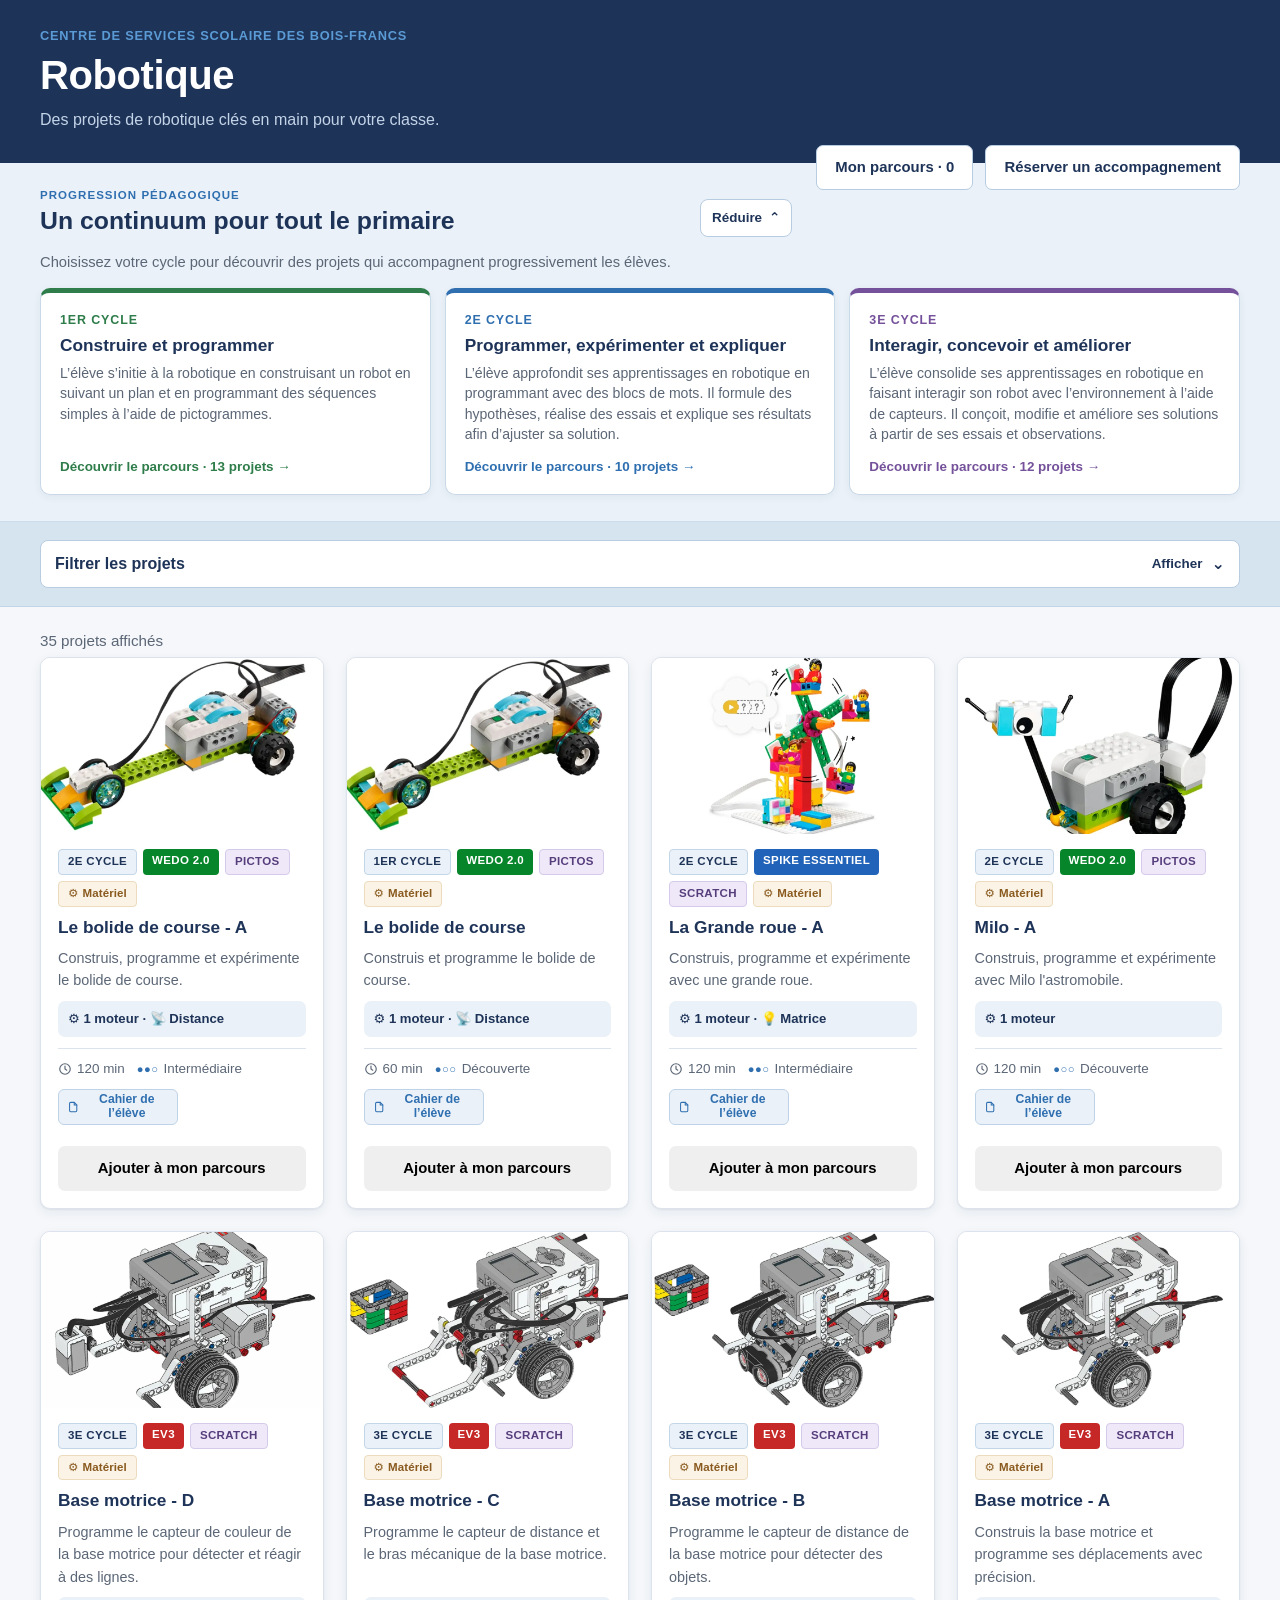
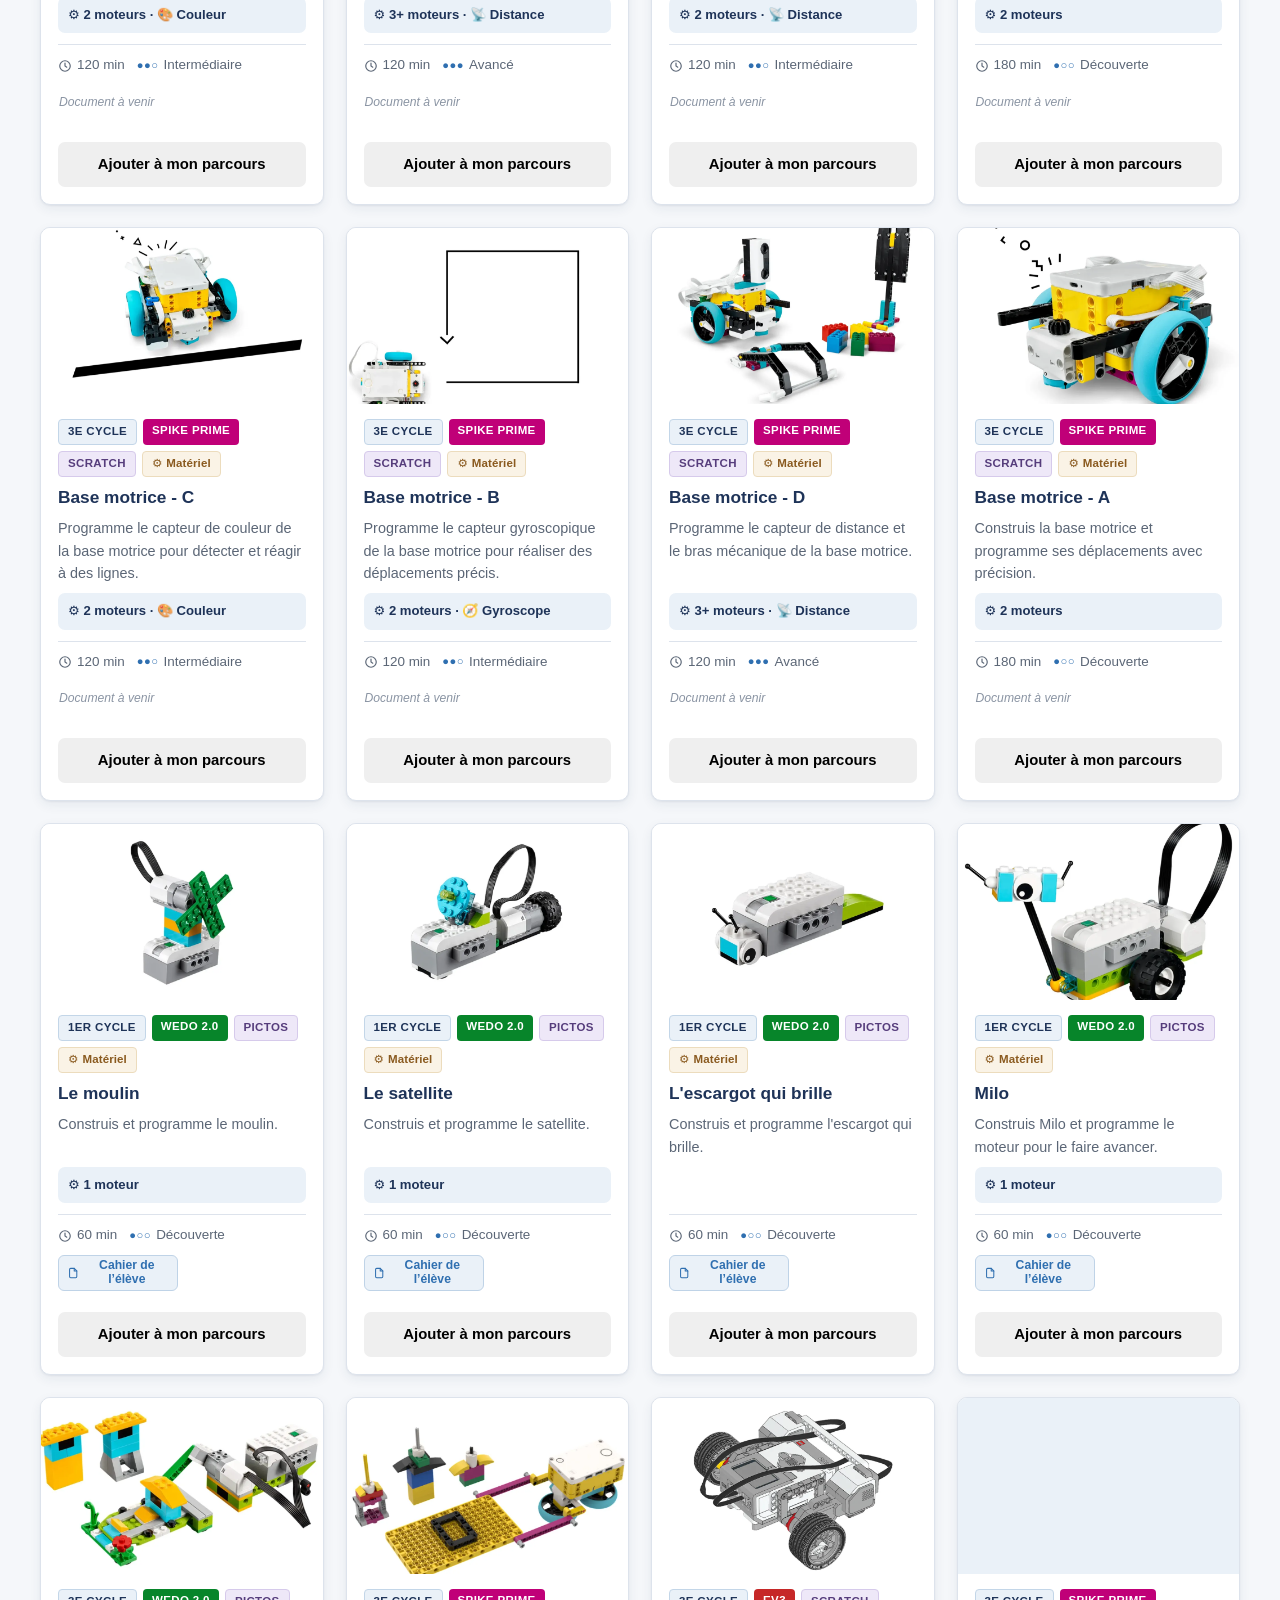
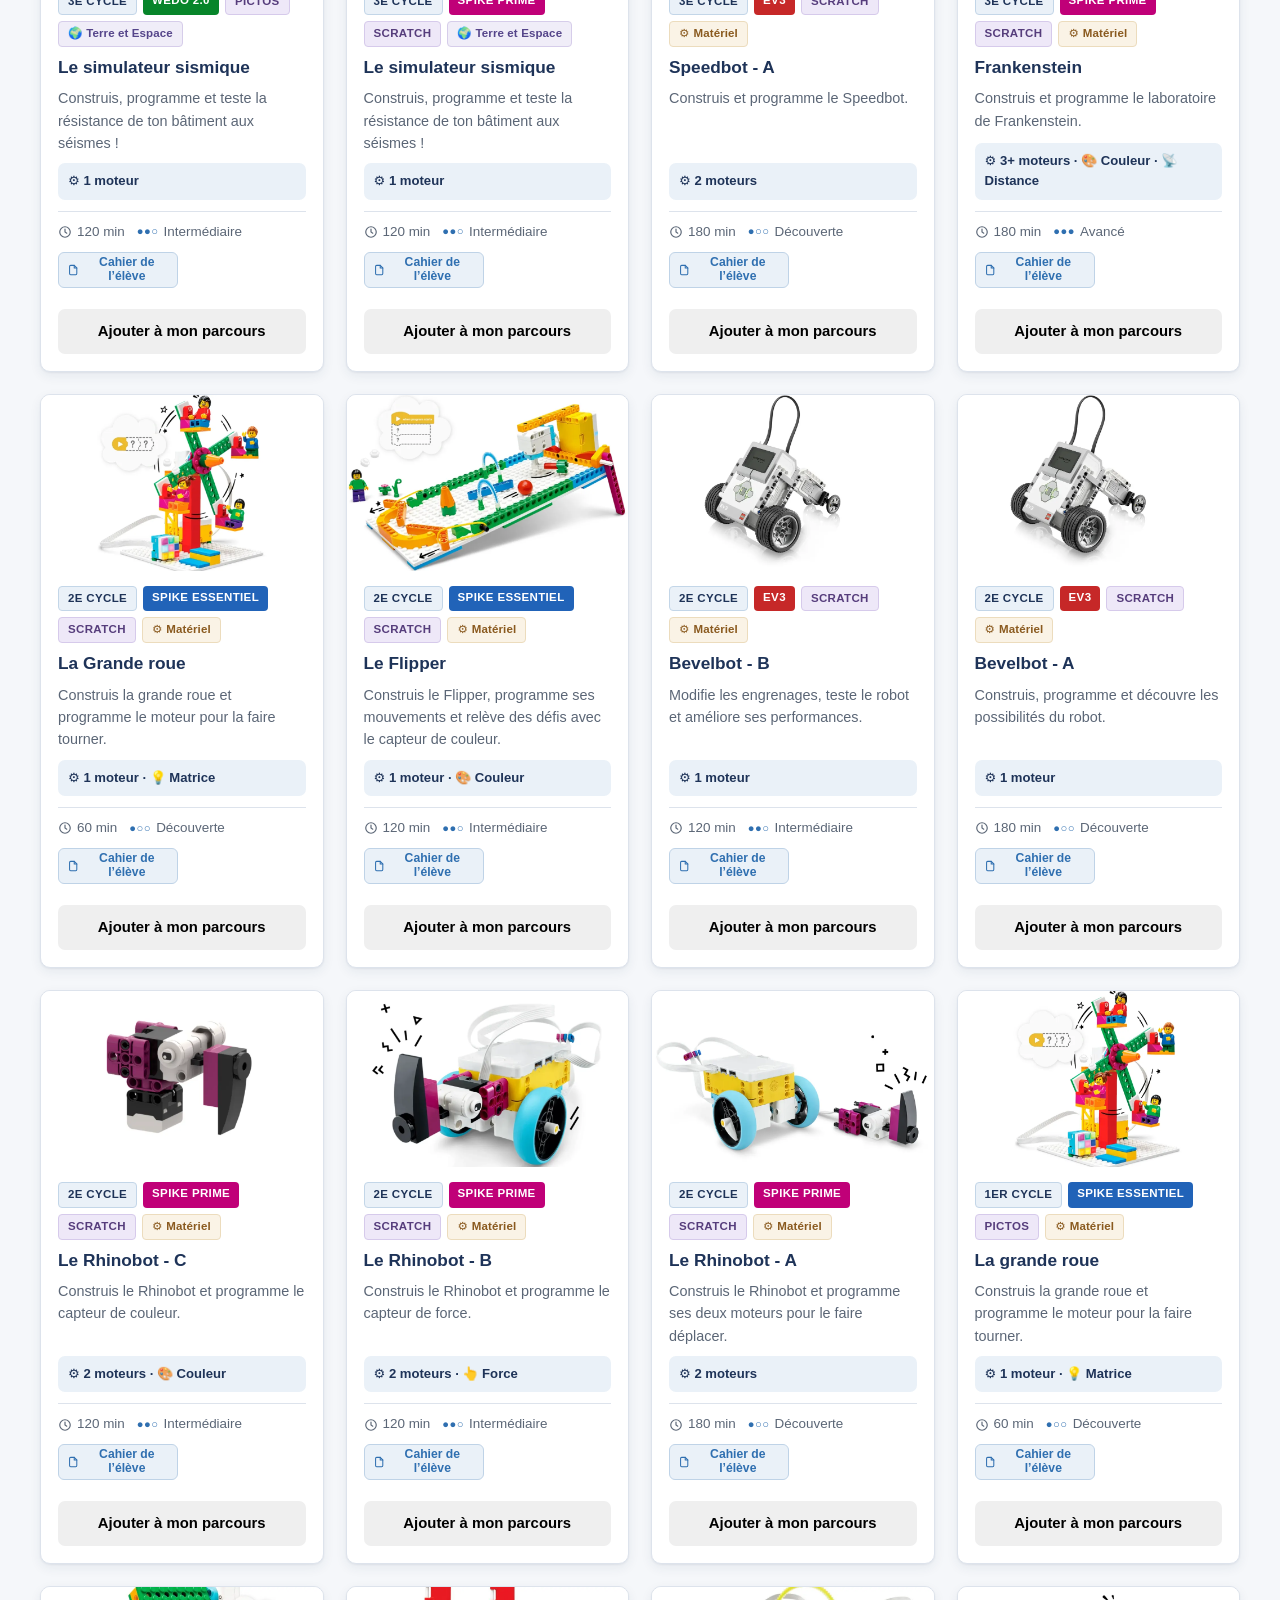
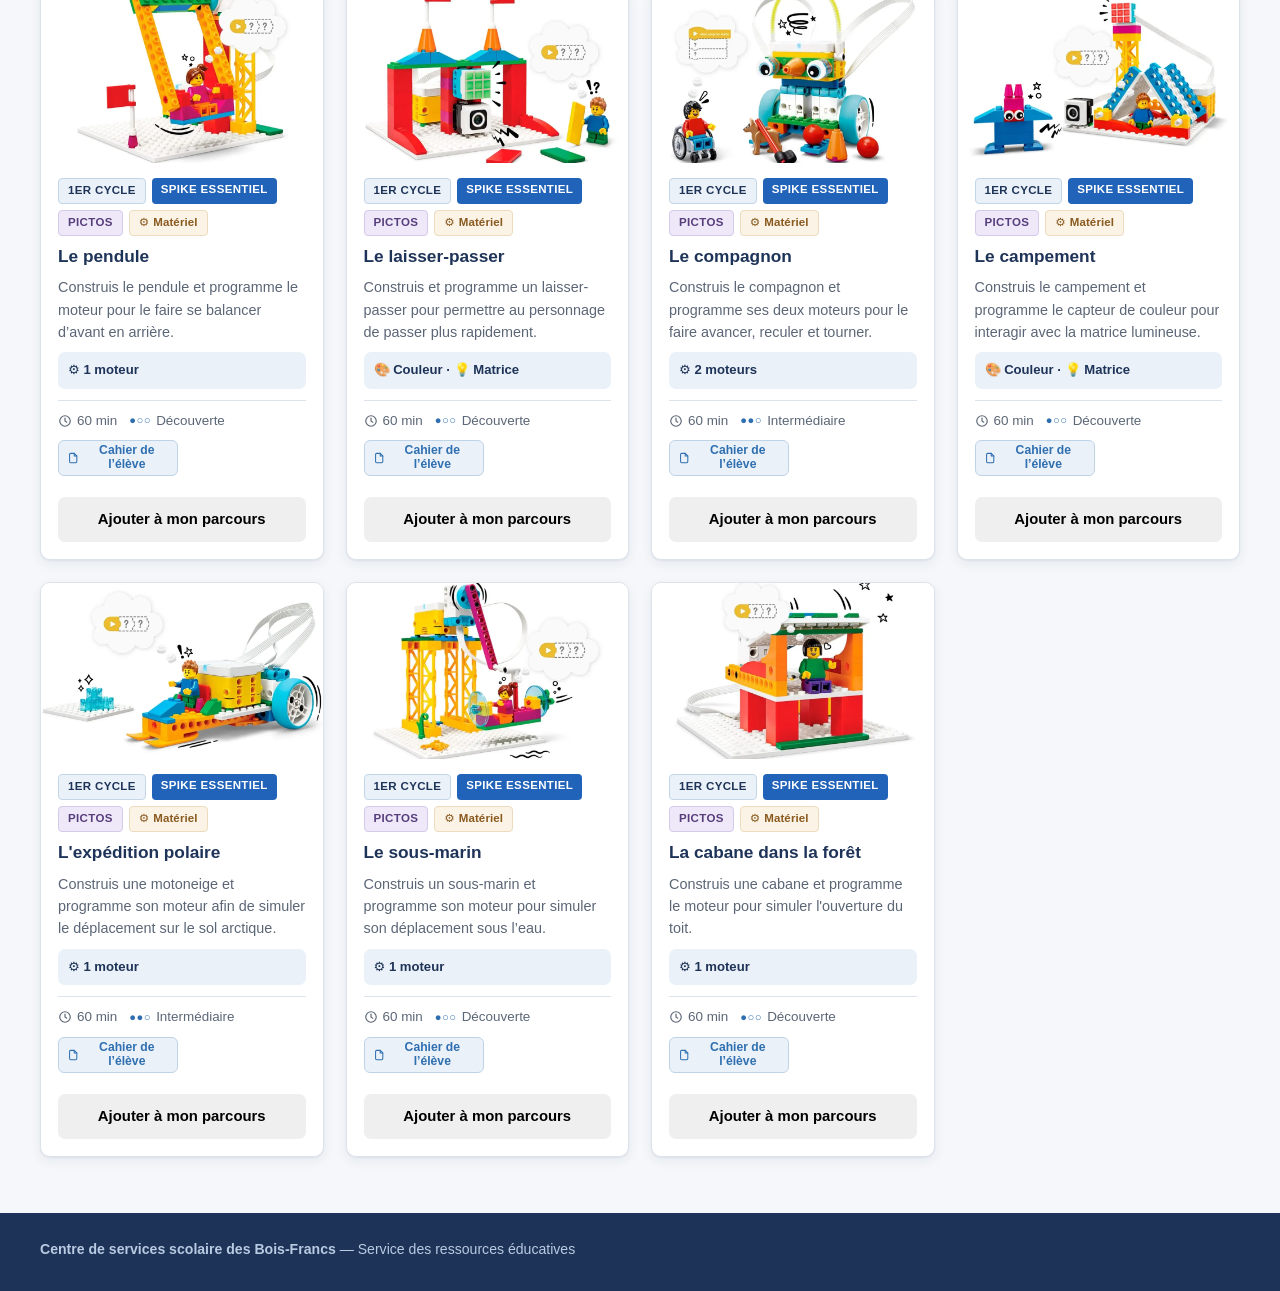
==== commit 32e2e3a4: "Release fixed personal parcours storage behavior" ====
--- a/index.html
+++ b/index.html
@@ -5,10 +5,10 @@
 <meta name="viewport" content="width=device-width, initial-scale=1">
 <title>Robotique — CSS des Bois-Francs</title>
 <meta name="description" content="Répertoire de projets de robotique pour le primaire : EV3, Spike Prime, Spike Essentiel et WeDo 2.0, classés par cycle, univers et difficulté.">
-<link rel="stylesheet" href="assets/style.css?v=20261014-security">
+<link rel="stylesheet" href="assets/style.css?v=20261014-parcoursfix">
 <script>
   (() => {
-    const versionLocale = "20261014-security";
+    const versionLocale = "20261014-parcoursfix";
     fetch(`assets/version.json?t=${Date.now()}`, { cache: "no-store" })
       .then((reponse) => reponse.ok ? reponse.json() : null)
       .then((info) => {
@@ -53,8 +53,8 @@
 .reservation-suite { width: 100%; justify-content: center; text-decoration: none; }
 @media(max-width: 760px) { .reservation-ouvrir { float: none; margin: 0 0 18px; } }
 </style>
-<link rel="stylesheet" href="assets/parcours.css?v=20261014-security">
-<style>.mon-parcours-dialogue{width:min(800px,calc(100% - 32px))}#mon-parcours-liste{list-style:none;padding:0}.mon-parcours-ligne{display:grid;grid-template-columns:32px 1fr auto;gap:12px;align-items:center;border:1px solid var(--bordure);border-radius:8px;padding:12px;margin:10px 0}.mon-parcours-ligne p{margin:5px 0 0}.mon-parcours-poignee{touch-action:none;cursor:grab;border:0;background:transparent;font-size:24px;color:var(--gris);min-height:40px}.mon-parcours-actions{display:flex;gap:6px}.mon-parcours-actions button{padding:6px 10px}.mon-parcours-glisse{opacity:.5}.mon-parcours-cible{outline:2px solid var(--accent)}.mon-parcours-ajouter{margin-top:12px;width:100%;justify-content:center}@media(max-width:600px){.mon-parcours-ligne{grid-template-columns:28px 1fr}.mon-parcours-actions{grid-column:2}}</style><link rel="stylesheet" href="assets/mobile.css?v=20261014-security">
+<link rel="stylesheet" href="assets/parcours.css?v=20261014-parcoursfix">
+<style>.mon-parcours-dialogue{width:min(800px,calc(100% - 32px))}#mon-parcours-liste{list-style:none;padding:0}.mon-parcours-ligne{display:grid;grid-template-columns:32px 1fr auto;gap:12px;align-items:center;border:1px solid var(--bordure);border-radius:8px;padding:12px;margin:10px 0}.mon-parcours-ligne p{margin:5px 0 0}.mon-parcours-poignee{touch-action:none;cursor:grab;border:0;background:transparent;font-size:24px;color:var(--gris);min-height:40px}.mon-parcours-actions{display:flex;gap:6px}.mon-parcours-actions button{padding:6px 10px}.mon-parcours-glisse{opacity:.5}.mon-parcours-cible{outline:2px solid var(--accent)}.mon-parcours-ajouter{margin-top:12px;width:100%;justify-content:center}@media(max-width:600px){.mon-parcours-ligne{grid-template-columns:28px 1fr}.mon-parcours-actions{grid-column:2}}</style><link rel="stylesheet" href="assets/mobile.css?v=20261014-parcoursfix">
 </head>
 <body>
 
@@ -264,10 +264,10 @@
 <p id="mon-parcours-vide">Ajoutez des projets depuis le catalogue ou un parcours proposé.</p>
 <p id="mon-parcours-duree" role="status" hidden></p><ol id="mon-parcours-liste"></ol><button type="button" class="bouton bouton--primaire" id="mon-parcours-pdf" disabled>Télécharger mon parcours</button><button type="button" class="bouton" id="mon-parcours-vider" disabled>Vider mon parcours</button><p id="mon-parcours-etat" role="status"></p>
 </dialog>
-<script src="assets/commun.js?v=20261014-security"></script>
-<script src="assets/parcours-pdf.js?v=20261014-security"></script>
-<script src="assets/mon-parcours.js?v=20261014-security"></script>
-<script src="assets/app.js?v=20261014-security"></script>
+<script src="assets/commun.js?v=20261014-parcoursfix"></script>
+<script src="assets/parcours-pdf.js?v=20261014-parcoursfix"></script>
+<script src="assets/mon-parcours.js?v=20261014-parcoursfix"></script>
+<script src="assets/app.js?v=20261014-parcoursfix"></script>
 <!-- Cloudflare Web Analytics -->
 <script defer src="https://static.cloudflareinsights.com/beacon.min.js" data-cf-beacon='{"token":"cddf0e13b4ca4887b4f29ca86d311882"}'></script>
 <!-- End Cloudflare Web Analytics -->
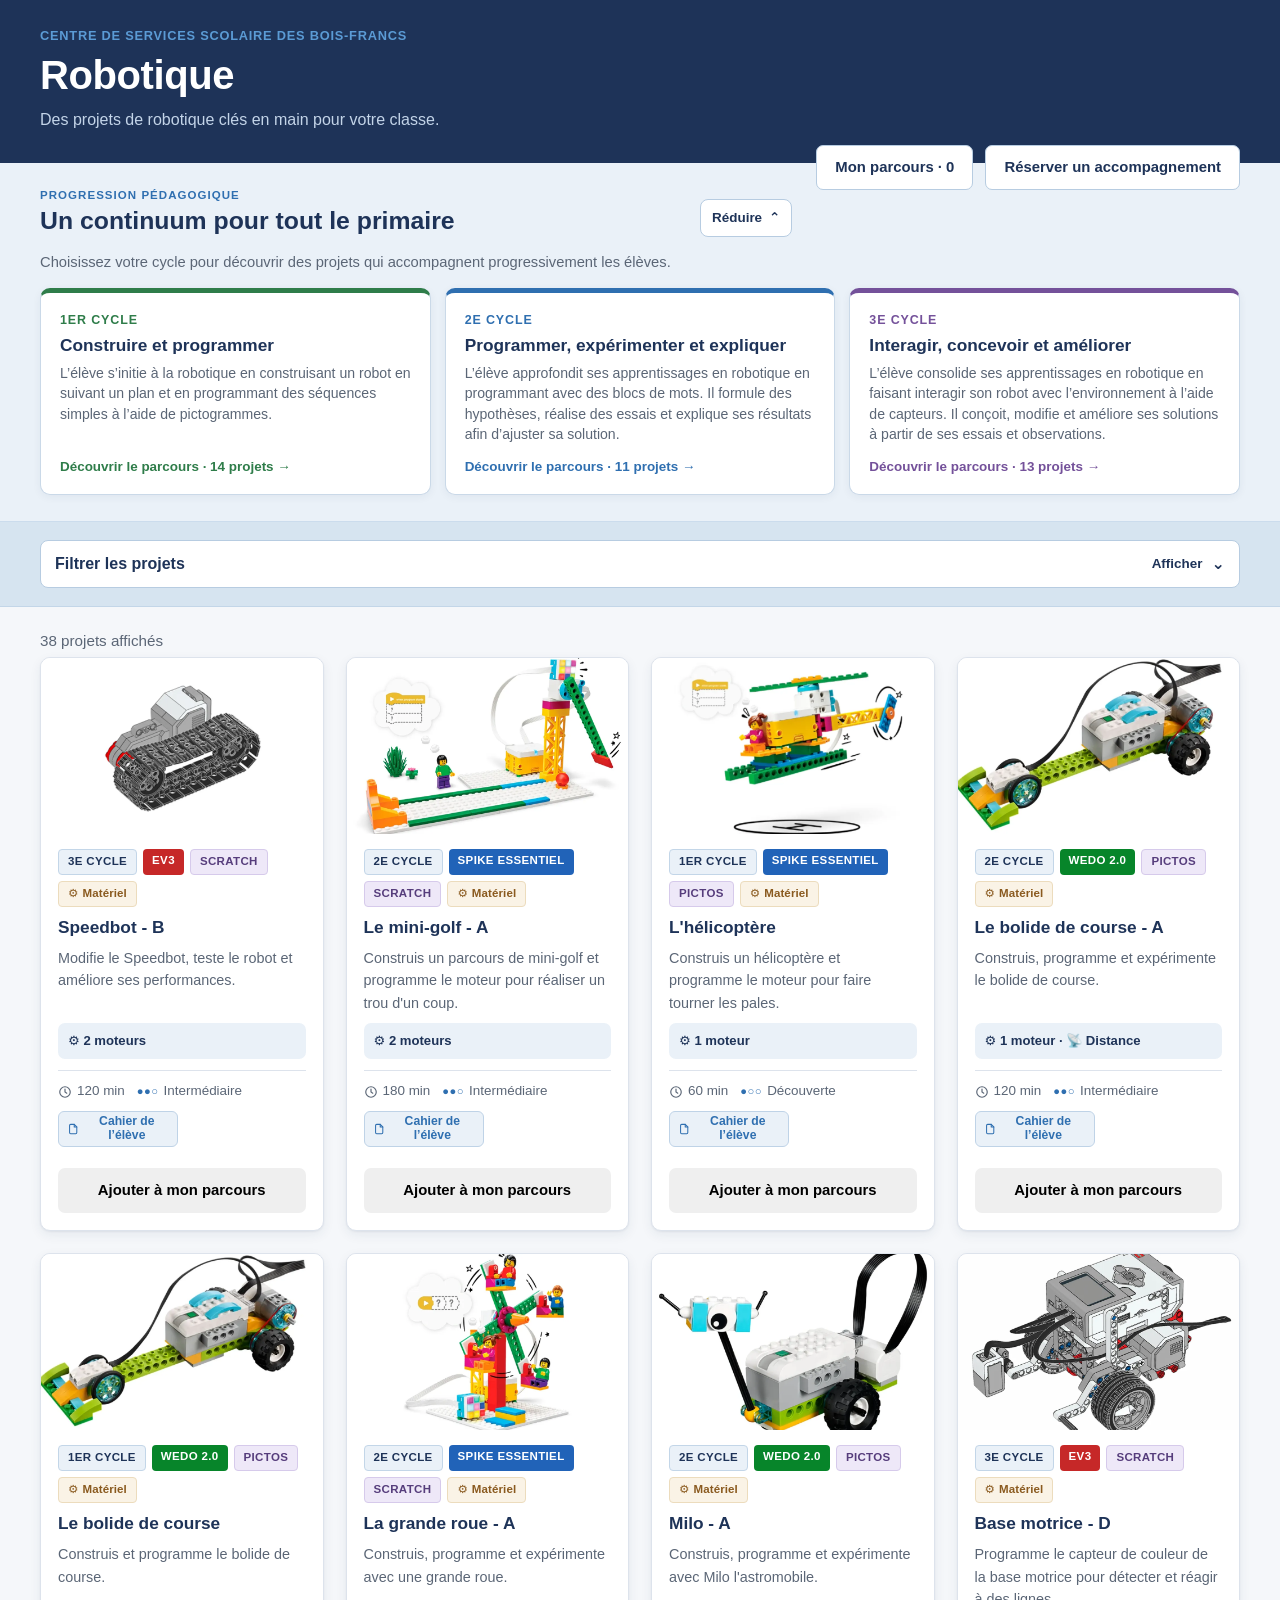
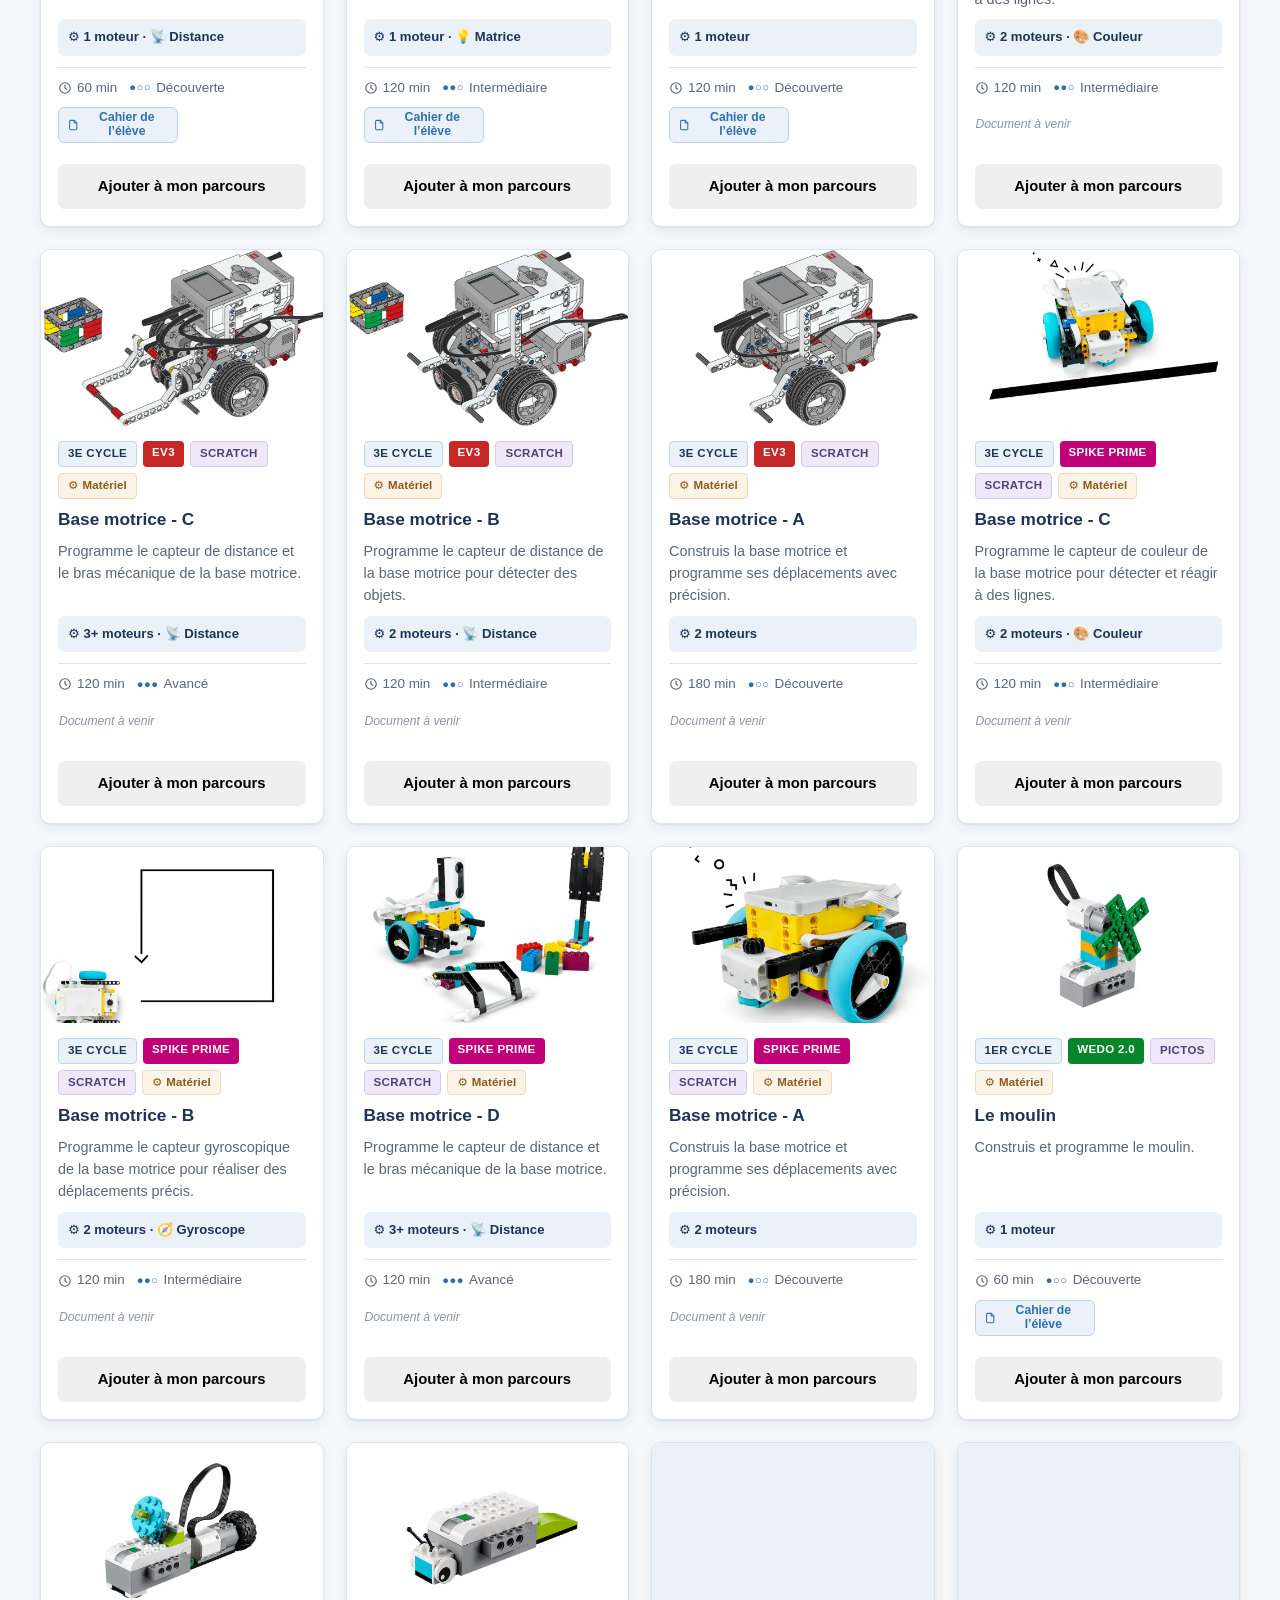
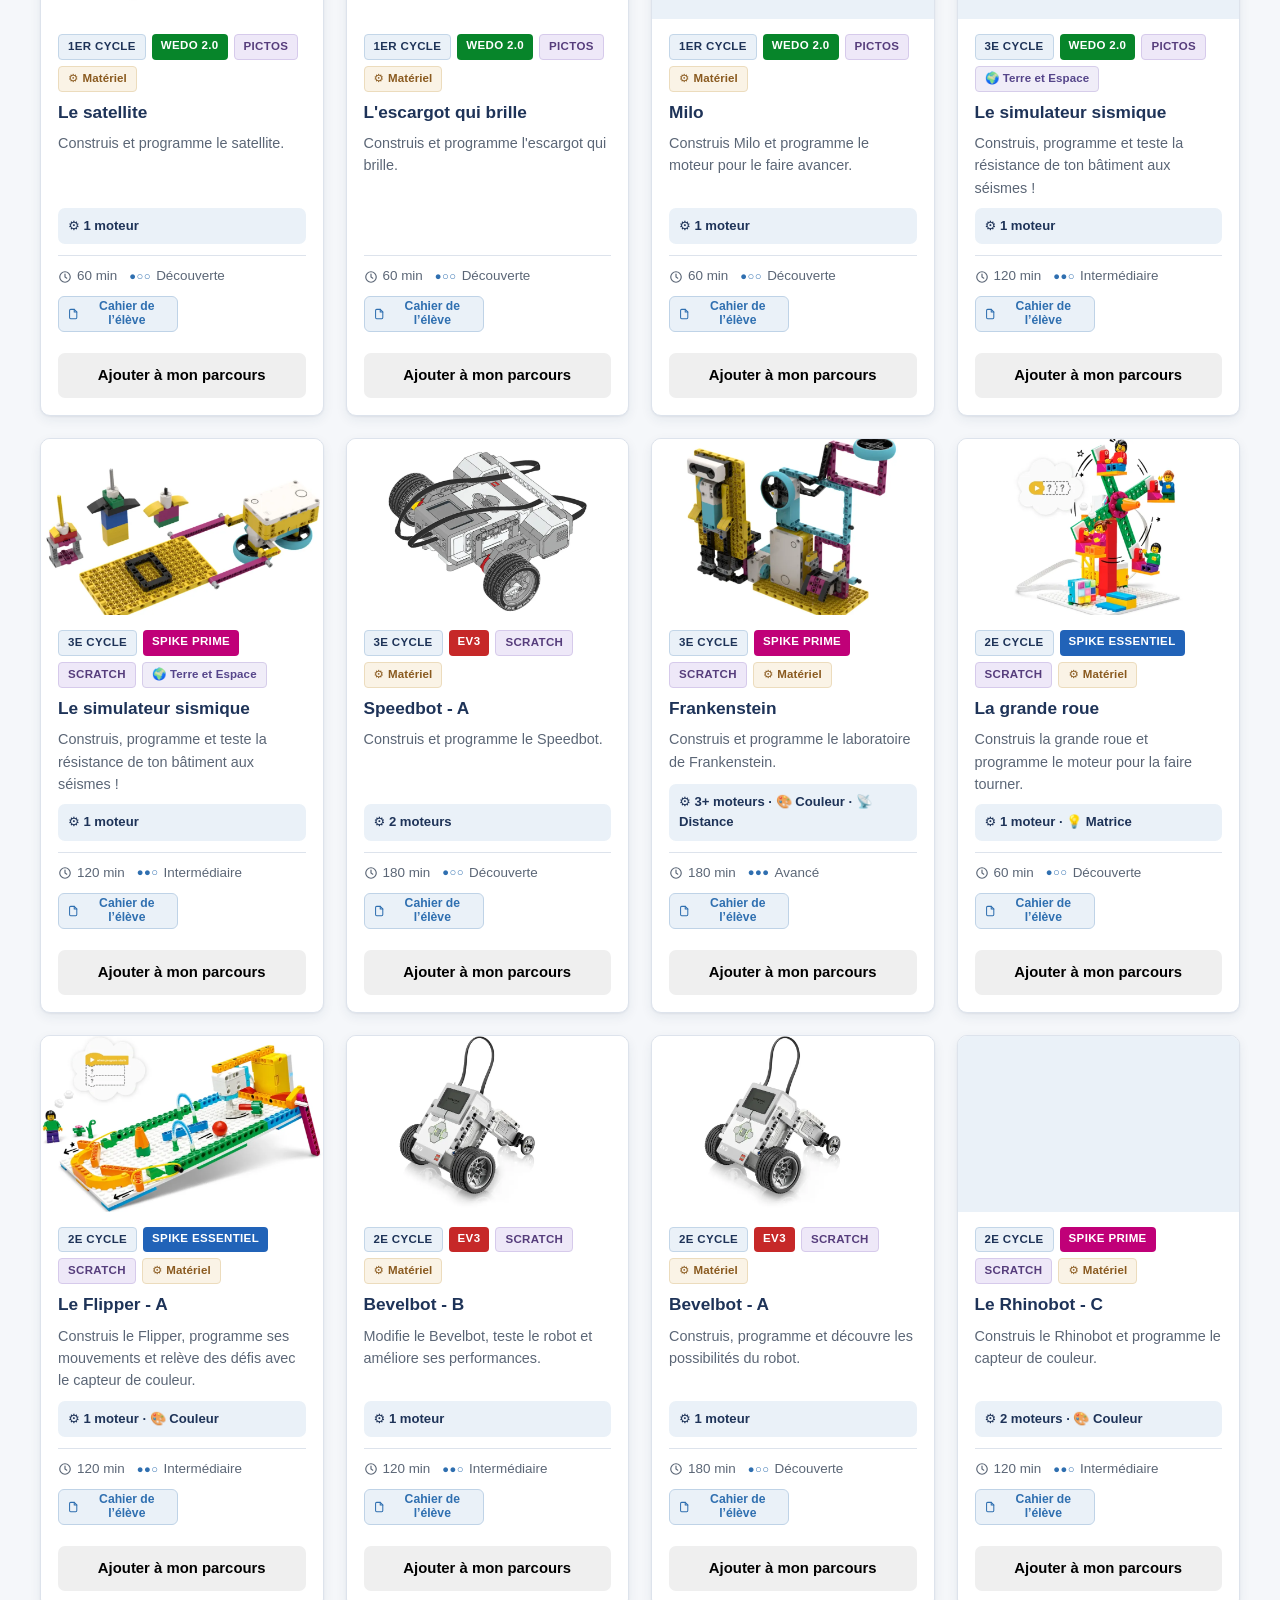
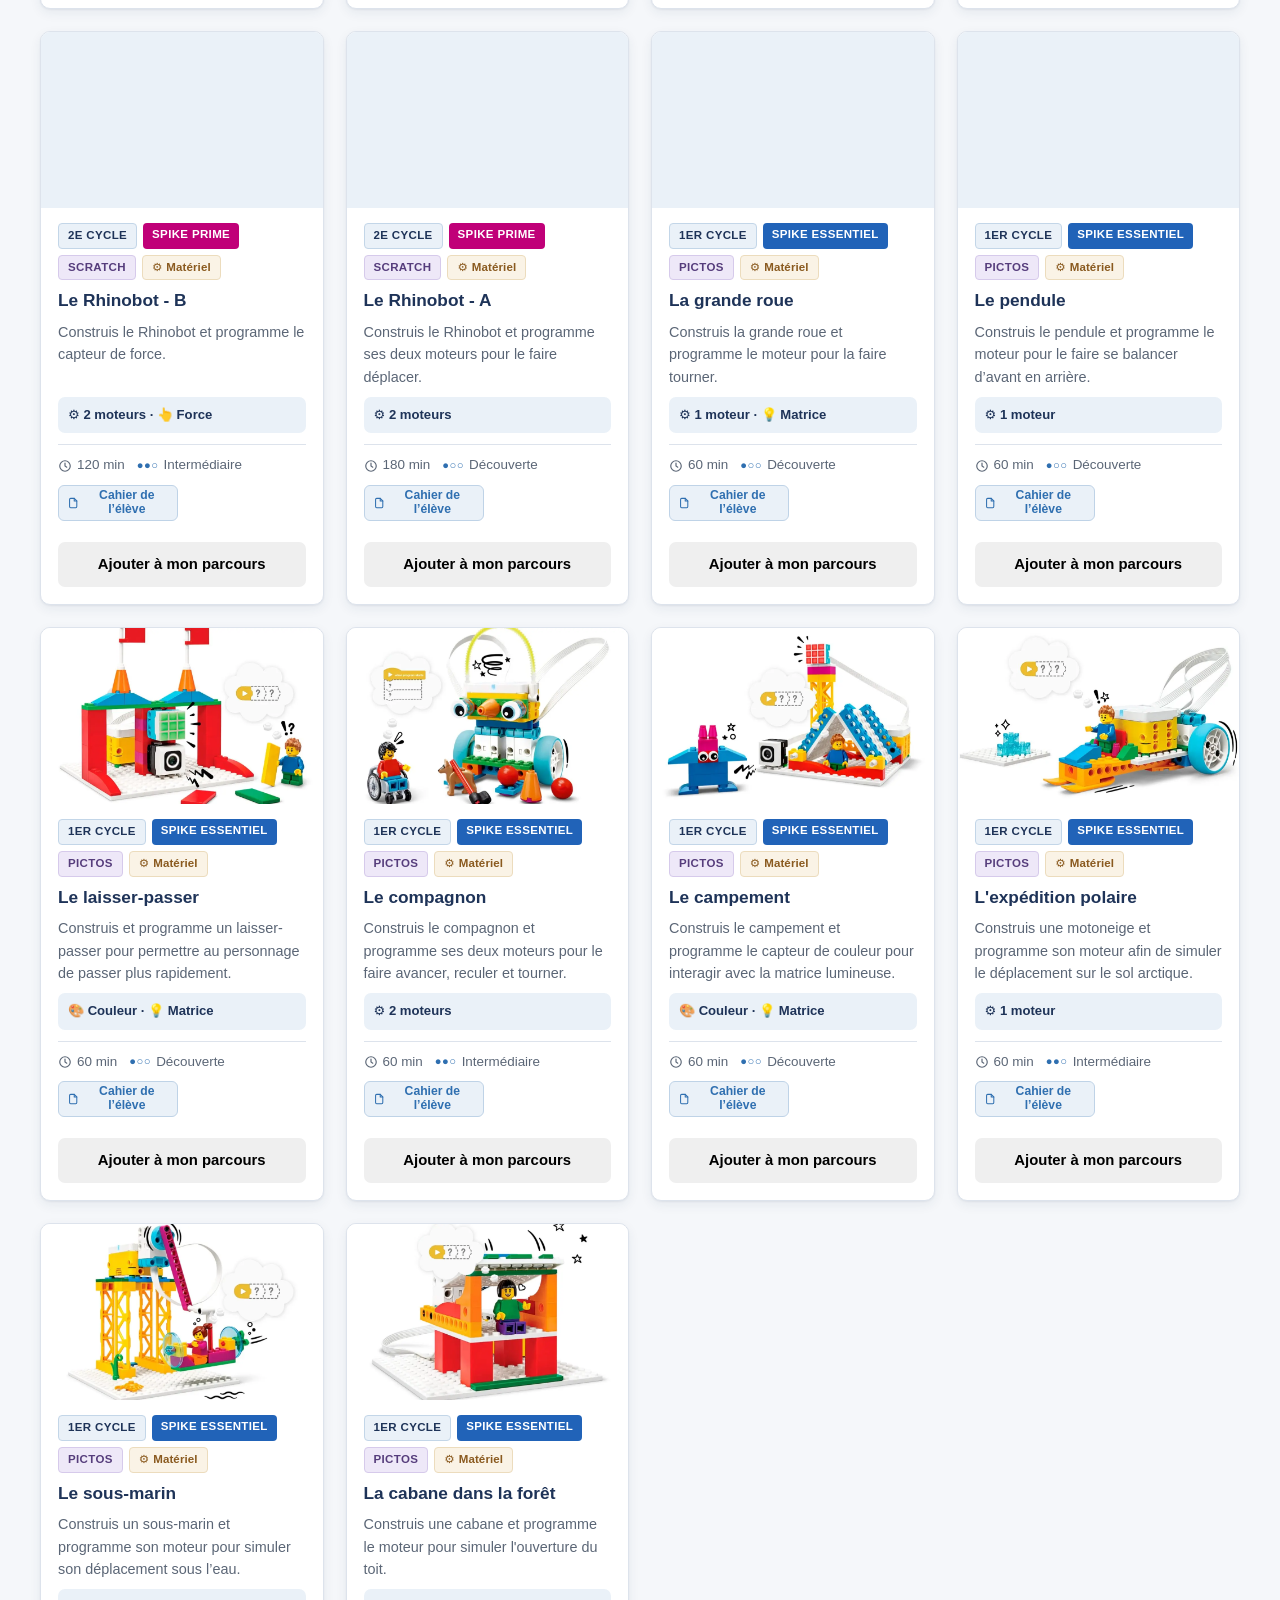
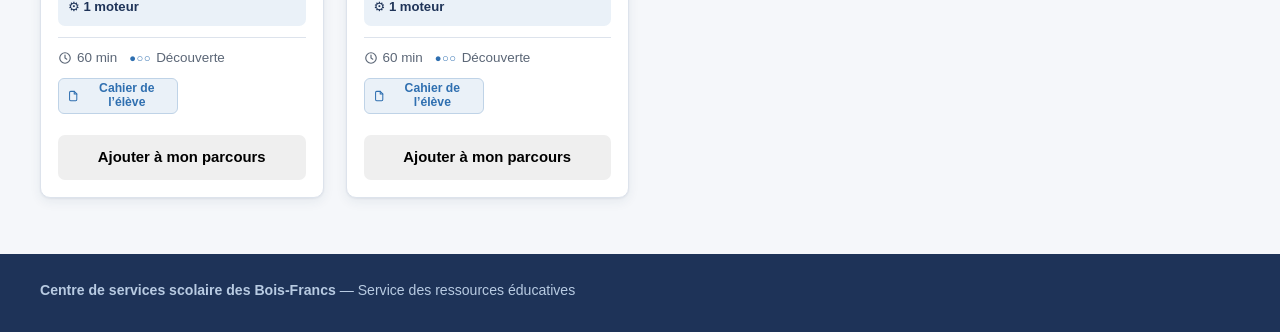
==== commit a3a7b7f4: "Audit: fiabiliser index.html" ====
--- a/index.html
+++ b/index.html
@@ -5,10 +5,10 @@
 <meta name="viewport" content="width=device-width, initial-scale=1">
 <title>Robotique — CSS des Bois-Francs</title>
 <meta name="description" content="Répertoire de projets de robotique pour le primaire : EV3, Spike Prime, Spike Essentiel et WeDo 2.0, classés par cycle, univers et difficulté.">
-<link rel="stylesheet" href="assets/style.css?v=20261014-parcoursfix">
+<link rel="stylesheet" href="assets/style.css?v=20261103-auditfix">
 <script>
   (() => {
-    const versionLocale = "20261014-parcoursfix";
+    const versionLocale = "20261103-auditfix";
     fetch(`assets/version.json?t=${Date.now()}`, { cache: "no-store" })
       .then((reponse) => reponse.ok ? reponse.json() : null)
       .then((info) => {
@@ -53,8 +53,8 @@
 .reservation-suite { width: 100%; justify-content: center; text-decoration: none; }
 @media(max-width: 760px) { .reservation-ouvrir { float: none; margin: 0 0 18px; } }
 </style>
-<link rel="stylesheet" href="assets/parcours.css?v=20261014-parcoursfix">
-<style>.mon-parcours-dialogue{width:min(800px,calc(100% - 32px))}#mon-parcours-liste{list-style:none;padding:0}.mon-parcours-ligne{display:grid;grid-template-columns:32px 1fr auto;gap:12px;align-items:center;border:1px solid var(--bordure);border-radius:8px;padding:12px;margin:10px 0}.mon-parcours-ligne p{margin:5px 0 0}.mon-parcours-poignee{touch-action:none;cursor:grab;border:0;background:transparent;font-size:24px;color:var(--gris);min-height:40px}.mon-parcours-actions{display:flex;gap:6px}.mon-parcours-actions button{padding:6px 10px}.mon-parcours-glisse{opacity:.5}.mon-parcours-cible{outline:2px solid var(--accent)}.mon-parcours-ajouter{margin-top:12px;width:100%;justify-content:center}@media(max-width:600px){.mon-parcours-ligne{grid-template-columns:28px 1fr}.mon-parcours-actions{grid-column:2}}</style><link rel="stylesheet" href="assets/mobile.css?v=20261014-parcoursfix">
+<link rel="stylesheet" href="assets/parcours.css?v=20261103-auditfix">
+<style>.mon-parcours-dialogue{width:min(800px,calc(100% - 32px))}#mon-parcours-liste{list-style:none;padding:0}.mon-parcours-ligne{display:grid;grid-template-columns:32px 1fr auto;gap:12px;align-items:center;border:1px solid var(--bordure);border-radius:8px;padding:12px;margin:10px 0}.mon-parcours-ligne p{margin:5px 0 0}.mon-parcours-poignee{touch-action:none;cursor:grab;border:0;background:transparent;font-size:24px;color:var(--gris);min-height:40px}.mon-parcours-actions{display:flex;gap:6px}.mon-parcours-actions button{padding:6px 10px}.mon-parcours-glisse{opacity:.5}.mon-parcours-cible{outline:2px solid var(--accent)}.mon-parcours-ajouter{margin-top:12px;width:100%;justify-content:center}@media(max-width:600px){.mon-parcours-ligne{grid-template-columns:28px 1fr}.mon-parcours-actions{grid-column:2}}</style><link rel="stylesheet" href="assets/mobile.css?v=20261103-auditfix">
 </head>
 <body>
 
@@ -264,10 +264,10 @@
 <p id="mon-parcours-vide">Ajoutez des projets depuis le catalogue ou un parcours proposé.</p>
 <p id="mon-parcours-duree" role="status" hidden></p><ol id="mon-parcours-liste"></ol><button type="button" class="bouton bouton--primaire" id="mon-parcours-pdf" disabled>Télécharger mon parcours</button><button type="button" class="bouton" id="mon-parcours-vider" disabled>Vider mon parcours</button><p id="mon-parcours-etat" role="status"></p>
 </dialog>
-<script src="assets/commun.js?v=20261014-parcoursfix"></script>
-<script src="assets/parcours-pdf.js?v=20261014-parcoursfix"></script>
-<script src="assets/mon-parcours.js?v=20261014-parcoursfix"></script>
-<script src="assets/app.js?v=20261014-parcoursfix"></script>
+<script src="assets/commun.js?v=20261103-auditfix"></script>
+<script src="assets/parcours-pdf.js?v=20261103-auditfix"></script>
+<script src="assets/mon-parcours.js?v=20261103-auditfix"></script>
+<script src="assets/app.js?v=20261103-auditfix"></script>
 <!-- Cloudflare Web Analytics -->
 <script defer src="https://static.cloudflareinsights.com/beacon.min.js" data-cf-beacon='{"token":"cddf0e13b4ca4887b4f29ca86d311882"}'></script>
 <!-- End Cloudflare Web Analytics -->
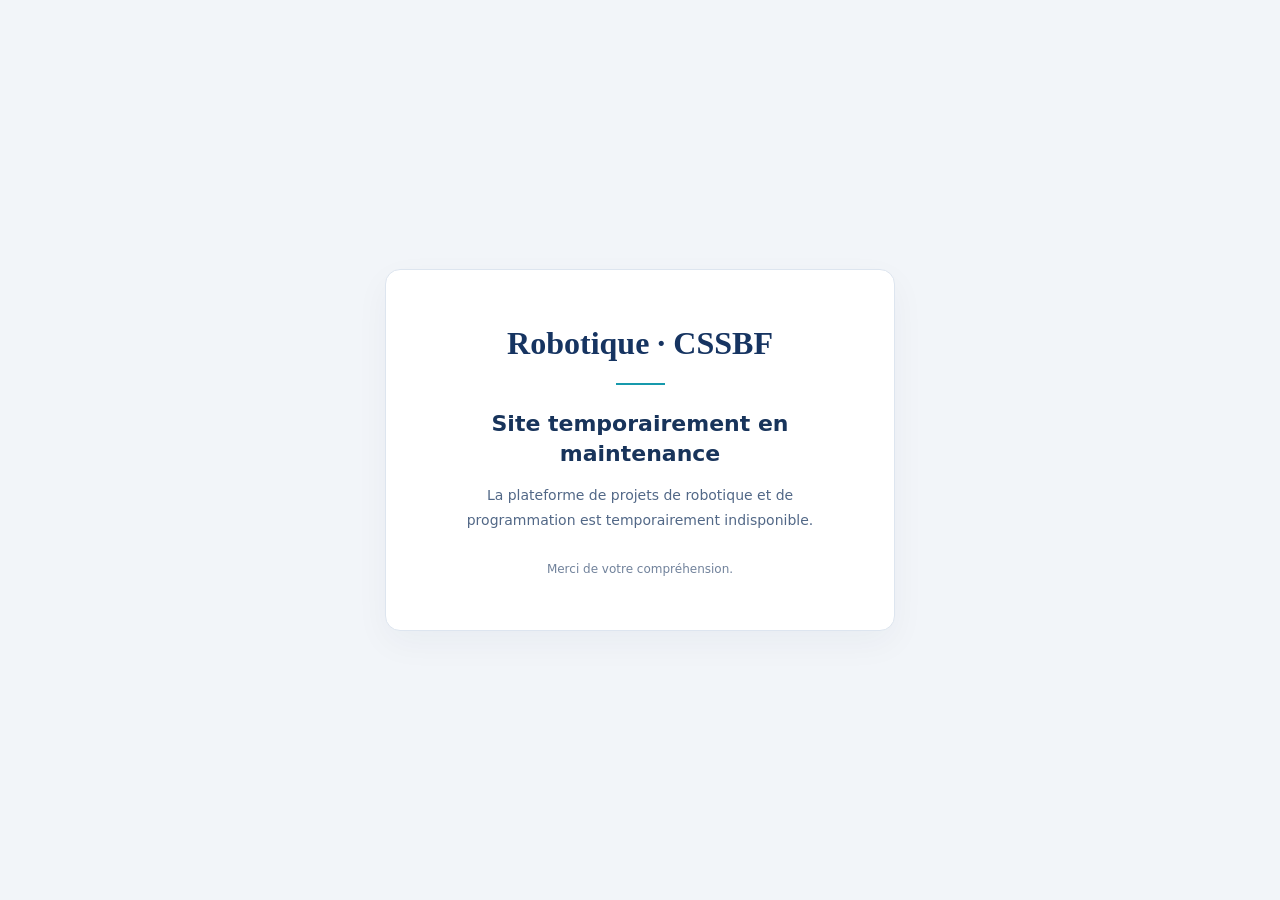
==== commit 7015045e: "Afficher une page temporaire de maintenance pour le site robotique" ====
--- a/index.html
+++ b/index.html
@@ -1,276 +1,30 @@
-<!DOCTYPE html>
+<!doctype html>
 <html lang="fr-CA">
 <head>
-<meta charset="utf-8">
-<meta name="viewport" content="width=device-width, initial-scale=1">
-<title>Robotique — CSS des Bois-Francs</title>
-<meta name="description" content="Répertoire de projets de robotique pour le primaire : EV3, Spike Prime, Spike Essentiel et WeDo 2.0, classés par cycle, univers et difficulté.">
-<link rel="stylesheet" href="assets/style.css?v=20261103-auditfix">
-<script>
-  (() => {
-    const versionLocale = "20261103-auditfix";
-    fetch(`assets/version.json?t=${Date.now()}`, { cache: "no-store" })
-      .then((reponse) => reponse.ok ? reponse.json() : null)
-      .then((info) => {
-        if (!info?.version || info.version === versionLocale) return;
-        const adresse = new URL(window.location.href);
-        if (adresse.searchParams.get("_v") === info.version) return;
-        adresse.searchParams.set("_v", info.version);
-        window.location.replace(adresse.href);
-      })
-      .catch(() => {});
-  })();
-</script>
-<link rel="icon" href="data:image/svg+xml,<svg xmlns='http://www.w3.org/2000/svg' viewBox='0 0 100 100'><text y='.9em' font-size='90'>🤖</text></svg>">
-<!-- PostHog : statistiques d'utilisation anonymes, sans enregistrement de sessions -->
-<script>
-!function(t,e){var o,n,p,r;e.__SV||(window.posthog&&window.posthog.__loaded)||(window.posthog=e,e._i=[],e.init=function(i,s,a){function g(t,e){var o=e.split(".");2==o.length&&(t=t[o[0]],e=o[1]),t[e]=function(){t.push([e].concat(Array.prototype.slice.call(arguments,0)))}}p||((p=t.createElement("script")).type="text/javascript",p.crossOrigin="anonymous",p.async=!0,p.src=s.api_host.replace(".i.posthog.com","-assets.i.posthog.com")+"/static/array.js",p.onerror=function(){p=null},(r=t.getElementsByTagName("script")[0]).parentNode.insertBefore(p,r));var u=e;for(void 0!==a?u=e[a]=[]:a="posthog",u.people=u.people||[],Object.defineProperty(u,"toString",{configurable:!0,enumerable:!0,writable:!0,value:function(t){var e="posthog";return"posthog"!==a&&(e+="."+a),t||(e+=" (stub)"),e}}),Object.defineProperty(u.people,"toString",{configurable:!0,enumerable:!0,writable:!0,value:function(){return u.toString(1)+".people (stub)"}}),o="init capture register register_once for_session unregister unregister_for_session getFeatureFlag getFeatureFlagResult isFeatureEnabled reloadFeatureFlags updateEarlyAccessFeatureEnrollment getEarlyAccessFeatures on onFeatureFlags onSessionId getSurveys getActiveMatchingSurveys renderSurvey canRenderSurvey getNextSurveyStep identify setPersonProperties group resetGroups setPersonPropertiesForFlags resetPersonPropertiesForFlags setGroupPropertiesForFlags reset get_distinct_id getGroups get_session_id get_session_replay_url alias set_config startSessionRecording stopSessionRecording sessionRecordingStarted captureException loadToolbar get_property getSessionProperty createPersonProfile opt_in_capturing opt_out_capturing has_opted_in_capturing has_opted_out_capturing clear_opt_in_out_capturing debug".split(" "),n=0;n<o.length;n++)g(u,o[n]);e._i.push([i,s,a])},e.__SV=1)}(document,window.posthog||[]);
-posthog.init("phc_uAGEECfde4E5EoHMVWRrLFvAFDUbyccgM3nds8Ttdtcc", {
-  api_host: "https://us.i.posthog.com",
-  defaults: "2026-05-30",
-  person_profiles: "identified_only",
-  autocapture: false,
-  disable_session_recording: true,
-  capture_pageview: true
-});
-</script>
-<!-- Fin PostHog -->
-
-<style>
-.entete .contenant { position: relative; }
-.reservation-ouvrir { float: right; margin: 12px 0 12px 24px; background: var(--blanc); color: var(--marine); border-color: #b7cce1; }
-.reservation-ouvrir:hover { background: var(--bleu-pale); }
-.reservation-dialogue { width: min(460px, calc(100% - 32px)); max-height: calc(100dvh - 40px); overflow: auto; padding: 28px; border: 1px solid var(--bordure); border-radius: 14px; color: var(--texte); background: var(--blanc); box-shadow: var(--ombre-forte); }
-.reservation-dialogue::backdrop { background: rgba(22,39,74,.55); }
-.reservation-dialogue h2 { margin: 0 36px 10px 0; color: var(--marine); font-size: 1.35rem; line-height: 1.3; }
-.reservation-dialogue p { color: var(--gris); font-size: .92rem; }
-.reservation-fermer { position: absolute; top: 12px; right: 12px; padding: 6px 12px; font-size: 1.4rem; }
-.reservation-choix { display: grid; gap: 10px; margin: 20px 0; }
-.reservation-personne { display: flex; gap: 12px; align-items: center; padding: 12px 14px; border: 1px solid var(--bordure); border-radius: 8px; cursor: pointer; }
-.reservation-personne:has(:checked) { border-color: var(--accent); background: var(--bleu-pale-2); }
-.reservation-personne input { accent-color: var(--accent); width: 18px; height: 18px; }
-.reservation-personne strong { color: var(--marine); }
-.reservation-suite { width: 100%; justify-content: center; text-decoration: none; }
-@media(max-width: 760px) { .reservation-ouvrir { float: none; margin: 0 0 18px; } }
-</style>
-<link rel="stylesheet" href="assets/parcours.css?v=20261103-auditfix">
-<style>.mon-parcours-dialogue{width:min(800px,calc(100% - 32px))}#mon-parcours-liste{list-style:none;padding:0}.mon-parcours-ligne{display:grid;grid-template-columns:32px 1fr auto;gap:12px;align-items:center;border:1px solid var(--bordure);border-radius:8px;padding:12px;margin:10px 0}.mon-parcours-ligne p{margin:5px 0 0}.mon-parcours-poignee{touch-action:none;cursor:grab;border:0;background:transparent;font-size:24px;color:var(--gris);min-height:40px}.mon-parcours-actions{display:flex;gap:6px}.mon-parcours-actions button{padding:6px 10px}.mon-parcours-glisse{opacity:.5}.mon-parcours-cible{outline:2px solid var(--accent)}.mon-parcours-ajouter{margin-top:12px;width:100%;justify-content:center}@media(max-width:600px){.mon-parcours-ligne{grid-template-columns:28px 1fr}.mon-parcours-actions{grid-column:2}}</style><link rel="stylesheet" href="assets/mobile.css?v=20261103-auditfix">
+  <meta charset="utf-8">
+  <meta name="viewport" content="width=device-width, initial-scale=1">
+  <meta name="robots" content="noindex, nofollow">
+  <meta name="theme-color" content="#f2f5f9">
+  <title>Robotique — CSSBF | Maintenance</title>
+  <style>
+    :root { color-scheme: light; font-family: system-ui, -apple-system, BlinkMacSystemFont, "Segoe UI", sans-serif; }
+    * { box-sizing: border-box; }
+    body { min-height: 100vh; margin: 0; padding: 24px; background: #f2f5f9; color: #18345b; display: grid; place-items: center; }
+    main { width: min(100%, 510px); padding: clamp(35px, 7vw, 54px) clamp(24px, 6vw, 46px); background: #fff; border: 1px solid #dde5ef; border-radius: 15px; box-shadow: 0 12px 35px rgba(21,43,73,.045); text-align: center; }
+    h1 { margin: 0; font-family: Georgia, "Times New Roman", serif; font-size: clamp(25px, 5vw, 32px); line-height: 1.2; color: #163461; }
+    .accent { width: 49px; height: 2px; margin: 20px auto 24px; background: #1699ac; }
+    h2 { max-width: 340px; margin: 0 auto 15px; font-size: clamp(19px, 3.7vw, 22px); line-height: 1.35; }
+    p { max-width: 400px; margin: 0 auto; color: #526887; font-size: 14px; line-height: 1.8; }
+    footer { margin-top: 28px; font-size: 12px; color: #71829b; }
+  </style>
 </head>
 <body>
-
-<a class="saut-contenu" href="#resultats">Aller aux projets</a>
-
-<header class="entete">
-  <div class="contenant">
-
-    <p class="entete__organisme">Centre de services scolaire des Bois-Francs</p>
-    <h1 class="entete__titre">Robotique</h1>
-    <p class="entete__sous-titre">
-      Des projets de robotique clés en main pour votre classe.
-    </p>
-<div class="entete-actions">    <button type="button" class="bouton reservation-ouvrir" id="mon-parcours-ouvrir" aria-haspopup="dialog" aria-controls="mon-parcours-dialogue">Mon parcours · 0</button>
-    <button type="button" class="bouton reservation-ouvrir" id="reservation-ouvrir" aria-haspopup="dialog" aria-controls="reservation-dialogue">Réserver un accompagnement</button></div>
-  </div>
-</header>
-
-<section class="continuum" aria-label="Continuum pédagogique">
-  <div class="contenant">
-    <details class="continuum__details" open>
-      <summary class="continuum__resume">
-        <div>
-          <p class="continuum__sur-titre">Progression pédagogique</p>
-          <h2 class="continuum__titre">Un continuum pour tout le primaire</h2>
-        </div>
-        <span class="continuum__etat" aria-hidden="true">
-          <span class="continuum__etat--ouvert">Réduire</span>
-          <span class="continuum__etat--ferme">Afficher</span>
-          <span class="continuum__resume-chevron">⌃</span>
-        </span>
-      </summary>
-
-      <div class="continuum__contenu">
-        <p class="continuum__introduction">Choisissez votre cycle pour découvrir des projets qui accompagnent progressivement les élèves.</p>
-
-        <div class="continuum__grille">
-      <button type="button" class="continuum__carte continuum__carte--1" data-cycle="1" aria-pressed="false" aria-expanded="false" aria-controls="parcours">
-        <span class="continuum__cycle">1er cycle</span>
-        <strong class="continuum__intention">Construire et programmer</strong>
-        <span class="continuum__description">L’élève s’initie à la robotique en construisant un robot en suivant un plan et en programmant des séquences simples à l’aide de pictogrammes.</span>
-        <span class="continuum__action" data-compte-cycle="1">Voir les projets <span aria-hidden="true">→</span></span>
-      </button>
-
-      <button type="button" class="continuum__carte continuum__carte--2" data-cycle="2" aria-pressed="false" aria-expanded="false" aria-controls="parcours">
-        <span class="continuum__cycle">2e cycle</span>
-        <strong class="continuum__intention">Programmer, expérimenter et expliquer</strong>
-        <span class="continuum__description">L’élève approfondit ses apprentissages en robotique en programmant avec des blocs de mots. Il formule des hypothèses, réalise des essais et explique ses résultats afin d’ajuster sa solution.</span>
-        <span class="continuum__action" data-compte-cycle="2">Voir les projets <span aria-hidden="true">→</span></span>
-      </button>
-
-      <button type="button" class="continuum__carte continuum__carte--3" data-cycle="3" aria-pressed="false" aria-expanded="false" aria-controls="parcours">
-        <span class="continuum__cycle">3e cycle</span>
-        <strong class="continuum__intention">Interagir, concevoir et améliorer</strong>
-        <span class="continuum__description">L’élève consolide ses apprentissages en robotique en faisant interagir son robot avec l’environnement à l’aide de capteurs. Il conçoit, modifie et améliore ses solutions à partir de ses essais et observations.</span>
-        <span class="continuum__action" data-compte-cycle="3">Voir les projets <span aria-hidden="true">→</span></span>
-      </button>
-    </div>
-<section id="parcours" class="parcours" hidden aria-labelledby="parcours-titre"></section>
-      </div>
-    </details>
-  </div>
-</section>
-
-<nav class="filtres" id="zone-filtres" aria-label="Filtrer les projets">
-  <div class="contenant">
-    <button type="button" class="filtres__bascule" id="bascule-filtres"
-            aria-expanded="false" aria-controls="filtres-grille">
-      <span id="libelle-filtres">Filtrer les projets</span>
-      <span class="filtres__droite">
-        <span class="filtres__nombre" id="nombre-filtres" hidden></span>
-        <span class="filtres__etat" aria-hidden="true">
-          <span class="filtres__etat--ferme">Afficher</span>
-          <span class="filtres__etat--ouvert">Réduire</span>
-        </span>
-        <span class="filtres__chevron" aria-hidden="true">⌄</span>
-      </span>
-    </button>
-  </div>
-  <div class="contenant filtres__grille" id="filtres-grille">
-
-    <div class="groupe-filtre champ-recherche">
-      <label class="groupe-filtre__titre" for="recherche">Rechercher</label>
-      <div class="champ-recherche__boite">
-        <svg class="champ-recherche__icone" width="17" height="17" viewBox="0 0 24 24" fill="none"
-             stroke="currentColor" stroke-width="2" stroke-linecap="round" aria-hidden="true">
-          <circle cx="11" cy="11" r="7"/><path d="m20 20-3.5-3.5"/>
-        </svg>
-        <input type="search" id="recherche" autocomplete="off"
-               placeholder="Ex. : capteur de couleur, labyrinthe…">
-      </div>
-    </div>
-
-    <p class="filtres__aide">Vous pouvez sélectionner plusieurs choix dans une même catégorie.</p>
-
-    <div class="groupe-filtre">
-      <span class="groupe-filtre__titre" id="titre-cycle">Cycle</span>
-      <div class="jetons" id="filtres-cycle" role="group" aria-labelledby="titre-cycle"></div>
-    </div>
-
-    <div class="groupe-filtre">
-      <span class="groupe-filtre__titre" id="titre-ensemble">Ensemble de robotique</span>
-      <div class="jetons" id="filtres-ensemble" role="group" aria-labelledby="titre-ensemble"></div>
-    </div>
-
-    <div class="groupe-filtre">
-      <span class="groupe-filtre__titre" id="titre-programmation">Programmation</span>
-      <div class="jetons" id="filtres-programmation" role="group" aria-labelledby="titre-programmation"></div>
-    </div>
-
-    <div class="groupe-filtre">
-      <span class="groupe-filtre__titre" id="titre-univers">Univers</span>
-      <div class="jetons" id="filtres-univers" role="group" aria-labelledby="titre-univers"></div>
-    </div>
-
-    <div class="groupe-filtre">
-      <span class="groupe-filtre__titre" id="titre-difficulte">Difficulté</span>
-      <div class="jetons" id="filtres-difficulte" role="group" aria-labelledby="titre-difficulte"></div>
-    </div>
-
-    <div class="groupe-filtre">
-      <span class="groupe-filtre__titre" id="titre-duree">Durée</span>
-      <div class="jetons" id="filtres-duree" role="group" aria-labelledby="titre-duree"></div>
-    </div>
-
-    <div class="groupe-filtre">
-      <span class="groupe-filtre__titre" id="titre-materiel">Matériel utilisé</span>
-      <div class="jetons" id="filtres-materiel" role="group" aria-labelledby="titre-materiel"></div>
-    </div>
-
-  </div>
-</nav>
-
-<main class="contenant" id="resultats">
-  <div class="resultats">
-    <p class="resultats__compte" id="compte" role="status" aria-live="polite"></p>
-    <button type="button" class="lien-bouton" id="reinitialiser" hidden>Réinitialiser les filtres</button>
-  </div>
-
-  <ul class="grille" id="grille"></ul>
-
-  <div class="etat-vide" id="etat-vide" hidden>
-    <div class="etat-vide__icone" aria-hidden="true">🔍</div>
-    <h2 id="etat-vide-titre">Aucun projet ne correspond</h2>
-    <p id="etat-vide-texte">Essayez d’élargir votre recherche ou de retirer un filtre.</p>
-    <button type="button" class="lien-bouton" id="reinitialiser-2">Réinitialiser les filtres</button>
-  </div>
-</main>
-
-<footer class="pied">
-  <div class="contenant">
-    <p><strong>Centre de services scolaire des Bois-Francs</strong> — Service des ressources éducatives</p>
-  </div>
-</footer>
-
-<dialog class="reservation-dialogue" id="reservation-dialogue" aria-labelledby="reservation-titre" aria-describedby="reservation-description">
-  <button type="button" class="bouton bouton--secondaire reservation-fermer" id="reservation-fermer" aria-label="Fermer la fenêtre">×</button>
-  <h2 id="reservation-titre">Réserver un accompagnement</h2>
-  <p id="reservation-description">Choisissez un animateur pour un accompagnement en classe.</p>
-  <div class="reservation-choix" id="reservation-choix" role="group" aria-label="Animateur"></div>
-  <a class="bouton bouton--primaire reservation-suite" id="reservation-suite" target="_blank" rel="noopener noreferrer" hidden>Réserver</a>
-  <p>Les disponibilités s’affichent dans Microsoft Bookings, dans un nouvel onglet.</p>
-  <p id="reservation-erreur" role="status" hidden>Les réservations sont temporairement indisponibles. Réessayez plus tard.</p>
-</dialog>
-<script>
-(() => {
-  const dialogue = document.getElementById("reservation-dialogue");
-  const ouvrir = document.getElementById("reservation-ouvrir");
-  const suite = document.getElementById("reservation-suite");
-  const choix = document.getElementById("reservation-choix");
-  ouvrir.addEventListener("click", () => dialogue.showModal());
-  document.getElementById("reservation-fermer").addEventListener("click", () => dialogue.close());
-  dialogue.addEventListener("click", (event) => {
-    const rect = dialogue.getBoundingClientRect();
-    if (event.target === dialogue && (event.clientX < rect.left || event.clientX > rect.right || event.clientY < rect.top || event.clientY > rect.bottom)) dialogue.close();
-  });
-  dialogue.addEventListener("close", () => ouvrir.focus());
-  fetch("data/animateurs.json?t=" + Date.now(), {cache:"no-store"})
-    .then(r => { if (!r.ok) throw new Error(); return r.json(); })
-    .then(liste => {
-      if (!Array.isArray(liste) || !liste.length) throw new Error();
-      liste.forEach((personne, index) => {
-        const url = new URL(personne.url);
-        if (url.protocol !== "https:" || url.hostname !== "bookings.cloud.microsoft" || !personne.nom) throw new Error();
-        const label = document.createElement("label");
-        label.className = "reservation-personne";
-        const input = document.createElement("input");
-        input.type = "radio"; input.name = "animateur"; input.value = String(index);
-        const nom = document.createElement("strong"); nom.textContent = personne.nom;
-        label.append(input, nom); choix.append(label);
-        input.addEventListener("change", () => { suite.href = url.href; suite.hidden = false; suite.textContent = "Réserver avec " + personne.nom; });
-      });
-    }).catch(() => { choix.replaceChildren(); suite.hidden = true; document.getElementById("reservation-erreur").hidden = false; });
-})();
-</script>
-<dialog class="reservation-dialogue" id="parcours-dialogue" aria-labelledby="parcours-dialogue-titre" aria-describedby="parcours-dialogue-description">
-  <button type="button" class="bouton bouton--secondaire reservation-fermer" id="parcours-dialogue-fermer" aria-label="Fermer la fenêtre">×</button>
-  <p class="continuum__sur-titre" id="parcours-dialogue-cycle"></p>
-  <h2 id="parcours-dialogue-titre">Choisir votre ensemble de robotique</h2>
-  <p id="parcours-dialogue-description">Quel ensemble utilisez-vous en classe ? Votre parcours sera adapté à ce matériel.</p>
-  <div class="reservation-choix" id="parcours-choix" role="group" aria-label="Ensemble de robotique"></div>
-  <button type="button" class="bouton bouton--primaire reservation-suite" id="parcours-confirmer" disabled>Afficher mon parcours</button>
-</dialog>
-<dialog class="reservation-dialogue mon-parcours-dialogue" id="mon-parcours-dialogue" aria-labelledby="mon-parcours-titre">
-<button type="button" class="bouton reservation-fermer" id="mon-parcours-fermer" aria-label="Fermer la fenêtre">×</button>
-<h2 id="mon-parcours-titre">Mon parcours</h2><p>Glissez les projets dans l’ordre souhaité. Votre sélection est conservée dans ce navigateur, sans compte.</p>
-<p id="mon-parcours-vide">Ajoutez des projets depuis le catalogue ou un parcours proposé.</p>
-<p id="mon-parcours-duree" role="status" hidden></p><ol id="mon-parcours-liste"></ol><button type="button" class="bouton bouton--primaire" id="mon-parcours-pdf" disabled>Télécharger mon parcours</button><button type="button" class="bouton" id="mon-parcours-vider" disabled>Vider mon parcours</button><p id="mon-parcours-etat" role="status"></p>
-</dialog>
-<script src="assets/commun.js?v=20261103-auditfix"></script>
-<script src="assets/parcours-pdf.js?v=20261103-auditfix"></script>
-<script src="assets/mon-parcours.js?v=20261103-auditfix"></script>
-<script src="assets/app.js?v=20261103-auditfix"></script>
-<!-- Cloudflare Web Analytics -->
-<script defer src="https://static.cloudflareinsights.com/beacon.min.js" data-cf-beacon='{"token":"cddf0e13b4ca4887b4f29ca86d311882"}'></script>
-<!-- End Cloudflare Web Analytics -->
-
+  <main>
+    <h1>Robotique · CSSBF</h1>
+    <div class="accent" aria-hidden="true"></div>
+    <h2>Site temporairement en maintenance</h2>
+    <p>La plateforme de projets de robotique et de programmation est temporairement indisponible.</p>
+    <footer>Merci de votre compréhension.</footer>
+  </main>
 </body>
 </html>
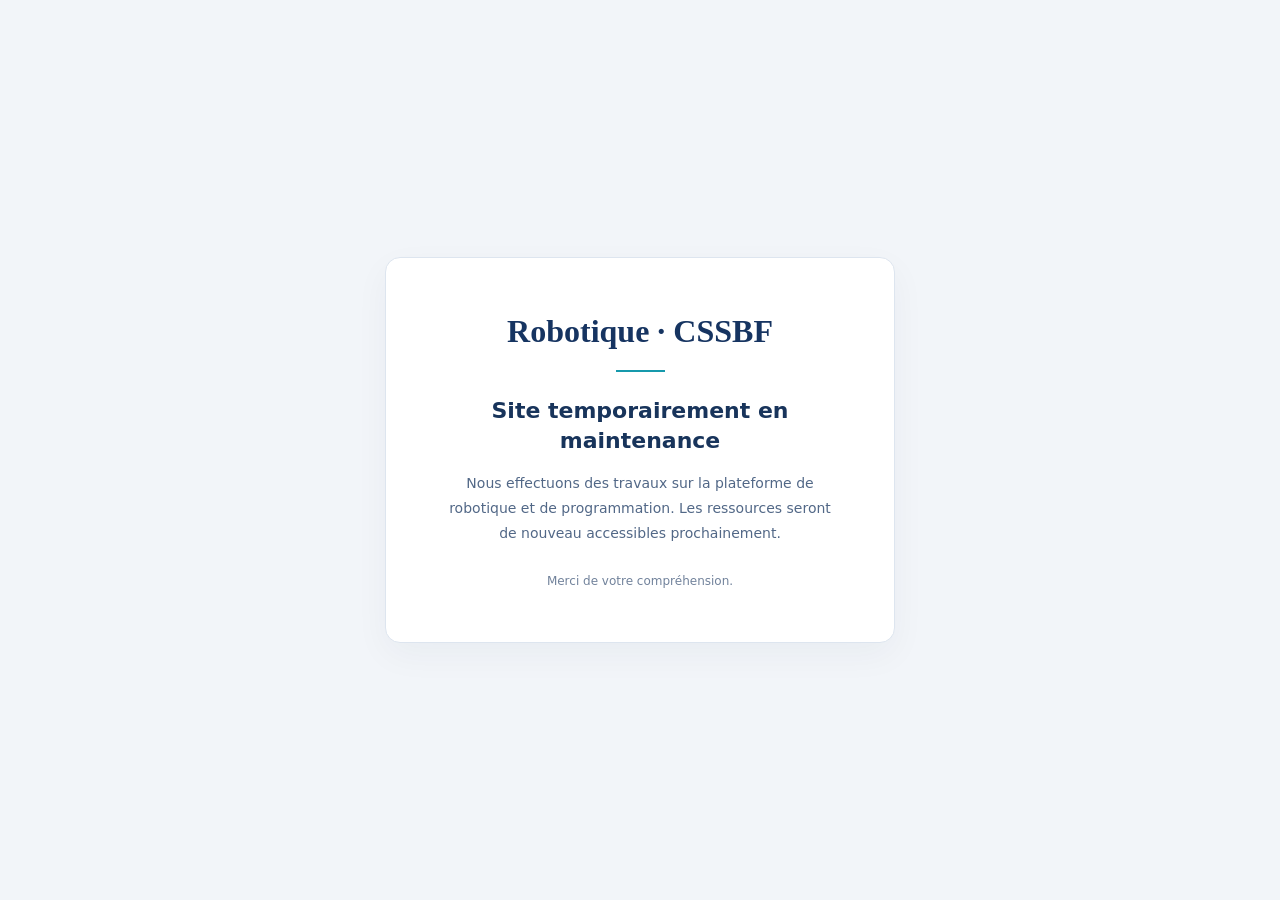
==== commit bb2a588f: "Actualiser le message de maintenance du site Robotique" ====
--- a/index.html
+++ b/index.html
@@ -23,7 +23,7 @@
     <h1>Robotique · CSSBF</h1>
     <div class="accent" aria-hidden="true"></div>
     <h2>Site temporairement en maintenance</h2>
-    <p>La plateforme de projets de robotique et de programmation est temporairement indisponible.</p>
+    <p>Nous effectuons des travaux sur la plateforme de robotique et de programmation. Les ressources seront de nouveau accessibles prochainement.</p>
     <footer>Merci de votre compréhension.</footer>
   </main>
 </body>
